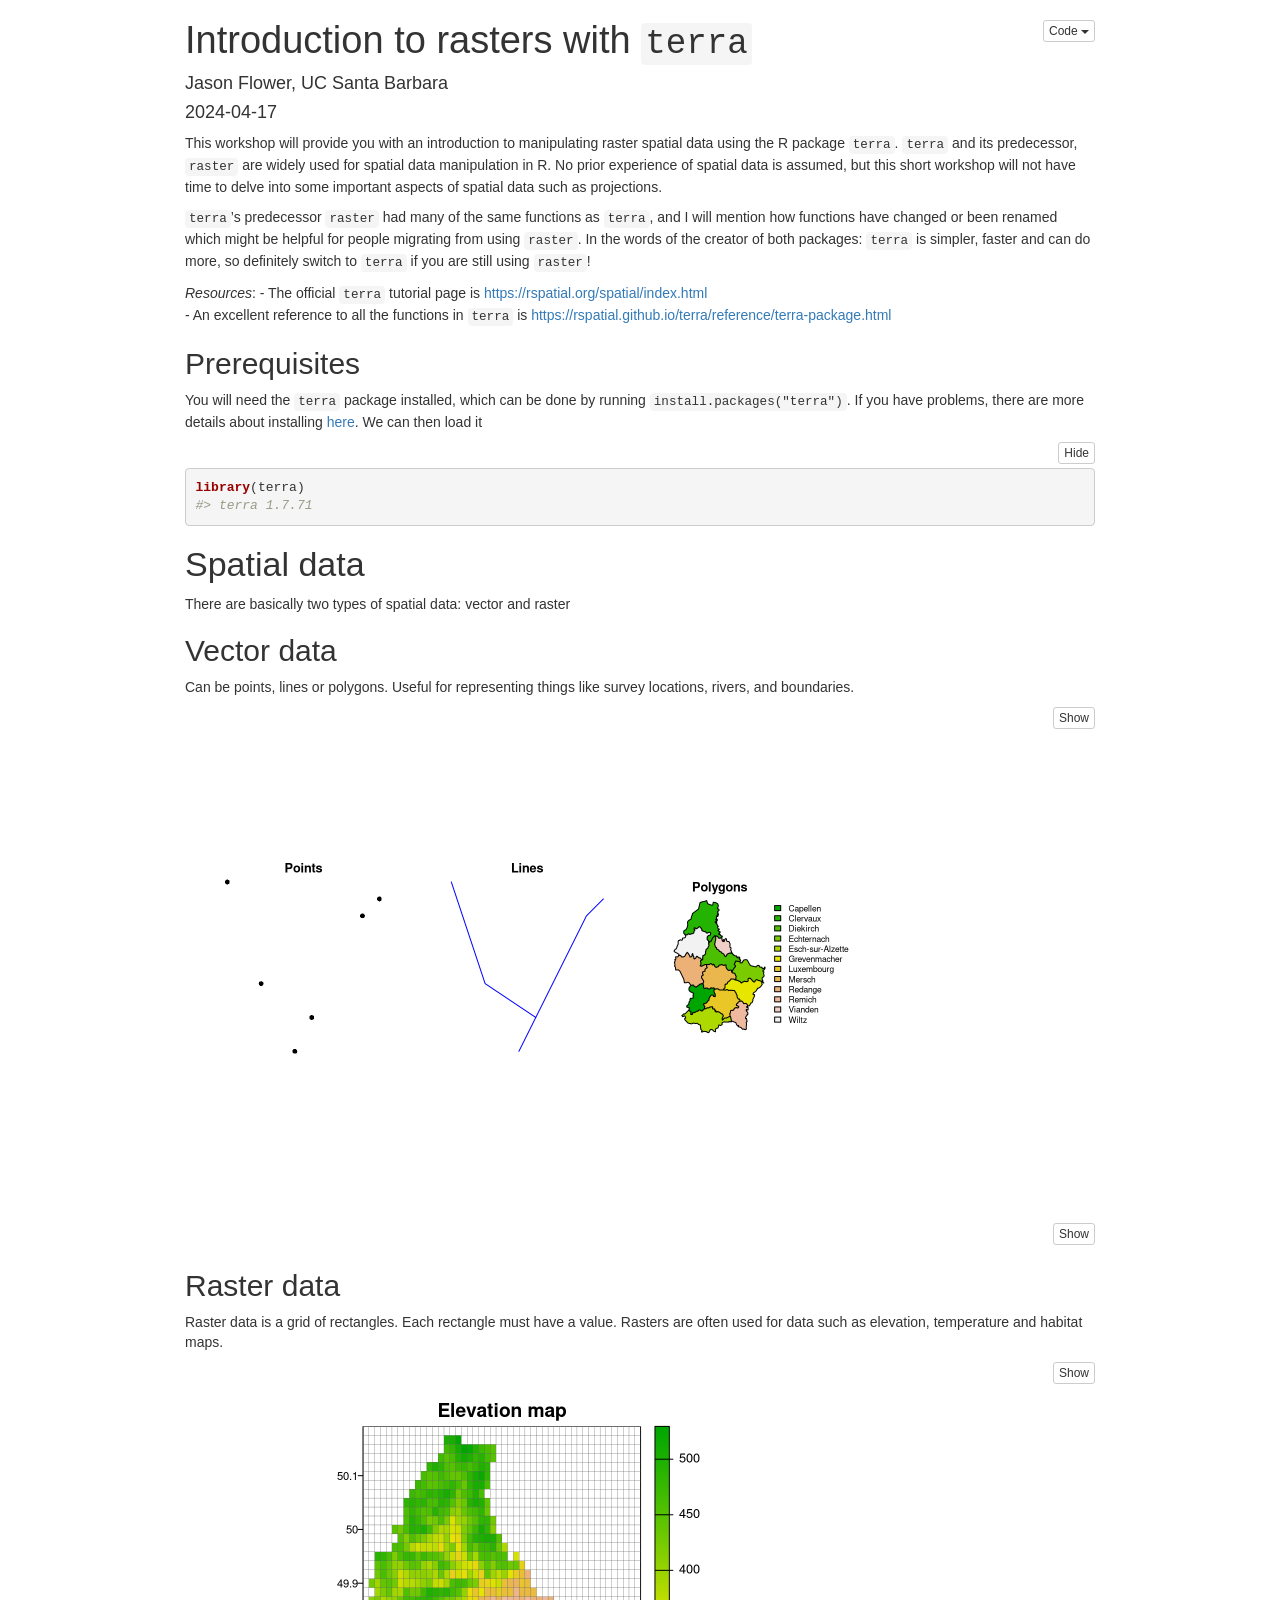
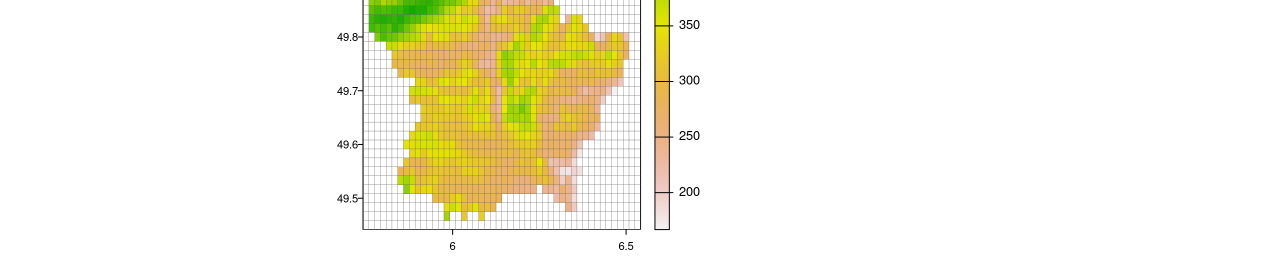
==== README.html @ fb5b1f38 "switch filenaming" ====
<!DOCTYPE html>

<html>

<head>

<meta charset="utf-8" />
<meta name="generator" content="pandoc" />
<meta http-equiv="X-UA-Compatible" content="IE=EDGE" />


<meta name="author" content="Jason Flower, UC Santa Barbara" />

<meta name="date" content="2024-04-17" />

<title>Introduction to rasters with terra</title>

<script>// Pandoc 2.9 adds attributes on both header and div. We remove the former (to
// be compatible with the behavior of Pandoc < 2.8).
document.addEventListener('DOMContentLoaded', function(e) {
  var hs = document.querySelectorAll("div.section[class*='level'] > :first-child");
  var i, h, a;
  for (i = 0; i < hs.length; i++) {
    h = hs[i];
    if (!/^h[1-6]$/i.test(h.tagName)) continue;  // it should be a header h1-h6
    a = h.attributes;
    while (a.length > 0) h.removeAttribute(a[0].name);
  }
});
</script>
<script>/*! jQuery v3.6.0 | (c) OpenJS Foundation and other contributors | jquery.org/license */
!function(e,t){"use strict";"object"==typeof module&&"object"==typeof module.exports?module.exports=e.document?t(e,!0):function(e){if(!e.document)throw new Error("jQuery requires a window with a document");return t(e)}:t(e)}("undefined"!=typeof window?window:this,function(C,e){"use strict";var t=[],r=Object.getPrototypeOf,s=t.slice,g=t.flat?function(e){return t.flat.call(e)}:function(e){return t.concat.apply([],e)},u=t.push,i=t.indexOf,n={},o=n.toString,v=n.hasOwnProperty,a=v.toString,l=a.call(Object),y={},m=function(e){return"function"==typeof e&&"number"!=typeof e.nodeType&&"function"!=typeof e.item},x=function(e){return null!=e&&e===e.window},E=C.document,c={type:!0,src:!0,nonce:!0,noModule:!0};function b(e,t,n){var r,i,o=(n=n||E).createElement("script");if(o.text=e,t)for(r in c)(i=t[r]||t.getAttribute&&t.getAttribute(r))&&o.setAttribute(r,i);n.head.appendChild(o).parentNode.removeChild(o)}function w(e){return null==e?e+"":"object"==typeof e||"function"==typeof e?n[o.call(e)]||"object":typeof e}var f="3.6.0",S=function(e,t){return new S.fn.init(e,t)};function p(e){var t=!!e&&"length"in e&&e.length,n=w(e);return!m(e)&&!x(e)&&("array"===n||0===t||"number"==typeof t&&0<t&&t-1 in e)}S.fn=S.prototype={jquery:f,constructor:S,length:0,toArray:function(){return s.call(this)},get:function(e){return null==e?s.call(this):e<0?this[e+this.length]:this[e]},pushStack:function(e){var t=S.merge(this.constructor(),e);return t.prevObject=this,t},each:function(e){return S.each(this,e)},map:function(n){return this.pushStack(S.map(this,function(e,t){return n.call(e,t,e)}))},slice:function(){return this.pushStack(s.apply(this,arguments))},first:function(){return this.eq(0)},last:function(){return this.eq(-1)},even:function(){return this.pushStack(S.grep(this,function(e,t){return(t+1)%2}))},odd:function(){return this.pushStack(S.grep(this,function(e,t){return t%2}))},eq:function(e){var t=this.length,n=+e+(e<0?t:0);return this.pushStack(0<=n&&n<t?[this[n]]:[])},end:function(){return this.prevObject||this.constructor()},push:u,sort:t.sort,splice:t.splice},S.extend=S.fn.extend=function(){var e,t,n,r,i,o,a=arguments[0]||{},s=1,u=arguments.length,l=!1;for("boolean"==typeof a&&(l=a,a=arguments[s]||{},s++),"object"==typeof a||m(a)||(a={}),s===u&&(a=this,s--);s<u;s++)if(null!=(e=arguments[s]))for(t in e)r=e[t],"__proto__"!==t&&a!==r&&(l&&r&&(S.isPlainObject(r)||(i=Array.isArray(r)))?(n=a[t],o=i&&!Array.isArray(n)?[]:i||S.isPlainObject(n)?n:{},i=!1,a[t]=S.extend(l,o,r)):void 0!==r&&(a[t]=r));return a},S.extend({expando:"jQuery"+(f+Math.random()).replace(/\D/g,""),isReady:!0,error:function(e){throw new Error(e)},noop:function(){},isPlainObject:function(e){var t,n;return!(!e||"[object Object]"!==o.call(e))&&(!(t=r(e))||"function"==typeof(n=v.call(t,"constructor")&&t.constructor)&&a.call(n)===l)},isEmptyObject:function(e){var t;for(t in e)return!1;return!0},globalEval:function(e,t,n){b(e,{nonce:t&&t.nonce},n)},each:function(e,t){var n,r=0;if(p(e)){for(n=e.length;r<n;r++)if(!1===t.call(e[r],r,e[r]))break}else for(r in e)if(!1===t.call(e[r],r,e[r]))break;return e},makeArray:function(e,t){var n=t||[];return null!=e&&(p(Object(e))?S.merge(n,"string"==typeof e?[e]:e):u.call(n,e)),n},inArray:function(e,t,n){return null==t?-1:i.call(t,e,n)},merge:function(e,t){for(var n=+t.length,r=0,i=e.length;r<n;r++)e[i++]=t[r];return e.length=i,e},grep:function(e,t,n){for(var r=[],i=0,o=e.length,a=!n;i<o;i++)!t(e[i],i)!==a&&r.push(e[i]);return r},map:function(e,t,n){var r,i,o=0,a=[];if(p(e))for(r=e.length;o<r;o++)null!=(i=t(e[o],o,n))&&a.push(i);else for(o in e)null!=(i=t(e[o],o,n))&&a.push(i);return g(a)},guid:1,support:y}),"function"==typeof Symbol&&(S.fn[Symbol.iterator]=t[Symbol.iterator]),S.each("Boolean Number String Function Array Date RegExp Object Error Symbol".split(" "),function(e,t){n["[object "+t+"]"]=t.toLowerCase()});var d=function(n){var e,d,b,o,i,h,f,g,w,u,l,T,C,a,E,v,s,c,y,S="sizzle"+1*new Date,p=n.document,k=0,r=0,m=ue(),x=ue(),A=ue(),N=ue(),j=function(e,t){return e===t&&(l=!0),0},D={}.hasOwnProperty,t=[],q=t.pop,L=t.push,H=t.push,O=t.slice,P=function(e,t){for(var n=0,r=e.length;n<r;n++)if(e[n]===t)return n;return-1},R="checked|selected|async|autofocus|autoplay|controls|defer|disabled|hidden|ismap|loop|multiple|open|readonly|required|scoped",M="[\\x20\\t\\r\\n\\f]",I="(?:\\\\[\\da-fA-F]{1,6}"+M+"?|\\\\[^\\r\\n\\f]|[\\w-]|[^\0-\\x7f])+",W="\\["+M+"*("+I+")(?:"+M+"*([*^$|!~]?=)"+M+"*(?:'((?:\\\\.|[^\\\\'])*)'|\"((?:\\\\.|[^\\\\\"])*)\"|("+I+"))|)"+M+"*\\]",F=":("+I+")(?:\\((('((?:\\\\.|[^\\\\'])*)'|\"((?:\\\\.|[^\\\\\"])*)\")|((?:\\\\.|[^\\\\()[\\]]|"+W+")*)|.*)\\)|)",B=new RegExp(M+"+","g"),$=new RegExp("^"+M+"+|((?:^|[^\\\\])(?:\\\\.)*)"+M+"+$","g"),_=new RegExp("^"+M+"*,"+M+"*"),z=new RegExp("^"+M+"*([>+~]|"+M+")"+M+"*"),U=new RegExp(M+"|>"),X=new RegExp(F),V=new RegExp("^"+I+"$"),G={ID:new RegExp("^#("+I+")"),CLASS:new RegExp("^\\.("+I+")"),TAG:new RegExp("^("+I+"|[*])"),ATTR:new RegExp("^"+W),PSEUDO:new RegExp("^"+F),CHILD:new RegExp("^:(only|first|last|nth|nth-last)-(child|of-type)(?:\\("+M+"*(even|odd|(([+-]|)(\\d*)n|)"+M+"*(?:([+-]|)"+M+"*(\\d+)|))"+M+"*\\)|)","i"),bool:new RegExp("^(?:"+R+")$","i"),needsContext:new RegExp("^"+M+"*[>+~]|:(even|odd|eq|gt|lt|nth|first|last)(?:\\("+M+"*((?:-\\d)?\\d*)"+M+"*\\)|)(?=[^-]|$)","i")},Y=/HTML$/i,Q=/^(?:input|select|textarea|button)$/i,J=/^h\d$/i,K=/^[^{]+\{\s*\[native \w/,Z=/^(?:#([\w-]+)|(\w+)|\.([\w-]+))$/,ee=/[+~]/,te=new RegExp("\\\\[\\da-fA-F]{1,6}"+M+"?|\\\\([^\\r\\n\\f])","g"),ne=function(e,t){var n="0x"+e.slice(1)-65536;return t||(n<0?String.fromCharCode(n+65536):String.fromCharCode(n>>10|55296,1023&n|56320))},re=/([\0-\x1f\x7f]|^-?\d)|^-$|[^\0-\x1f\x7f-\uFFFF\w-]/g,ie=function(e,t){return t?"\0"===e?"\ufffd":e.slice(0,-1)+"\\"+e.charCodeAt(e.length-1).toString(16)+" ":"\\"+e},oe=function(){T()},ae=be(function(e){return!0===e.disabled&&"fieldset"===e.nodeName.toLowerCase()},{dir:"parentNode",next:"legend"});try{H.apply(t=O.call(p.childNodes),p.childNodes),t[p.childNodes.length].nodeType}catch(e){H={apply:t.length?function(e,t){L.apply(e,O.call(t))}:function(e,t){var n=e.length,r=0;while(e[n++]=t[r++]);e.length=n-1}}}function se(t,e,n,r){var i,o,a,s,u,l,c,f=e&&e.ownerDocument,p=e?e.nodeType:9;if(n=n||[],"string"!=typeof t||!t||1!==p&&9!==p&&11!==p)return n;if(!r&&(T(e),e=e||C,E)){if(11!==p&&(u=Z.exec(t)))if(i=u[1]){if(9===p){if(!(a=e.getElementById(i)))return n;if(a.id===i)return n.push(a),n}else if(f&&(a=f.getElementById(i))&&y(e,a)&&a.id===i)return n.push(a),n}else{if(u[2])return H.apply(n,e.getElementsByTagName(t)),n;if((i=u[3])&&d.getElementsByClassName&&e.getElementsByClassName)return H.apply(n,e.getElementsByClassName(i)),n}if(d.qsa&&!N[t+" "]&&(!v||!v.test(t))&&(1!==p||"object"!==e.nodeName.toLowerCase())){if(c=t,f=e,1===p&&(U.test(t)||z.test(t))){(f=ee.test(t)&&ye(e.parentNode)||e)===e&&d.scope||((s=e.getAttribute("id"))?s=s.replace(re,ie):e.setAttribute("id",s=S)),o=(l=h(t)).length;while(o--)l[o]=(s?"#"+s:":scope")+" "+xe(l[o]);c=l.join(",")}try{return H.apply(n,f.querySelectorAll(c)),n}catch(e){N(t,!0)}finally{s===S&&e.removeAttribute("id")}}}return g(t.replace($,"$1"),e,n,r)}function ue(){var r=[];return function e(t,n){return r.push(t+" ")>b.cacheLength&&delete e[r.shift()],e[t+" "]=n}}function le(e){return e[S]=!0,e}function ce(e){var t=C.createElement("fieldset");try{return!!e(t)}catch(e){return!1}finally{t.parentNode&&t.parentNode.removeChild(t),t=null}}function fe(e,t){var n=e.split("|"),r=n.length;while(r--)b.attrHandle[n[r]]=t}function pe(e,t){var n=t&&e,r=n&&1===e.nodeType&&1===t.nodeType&&e.sourceIndex-t.sourceIndex;if(r)return r;if(n)while(n=n.nextSibling)if(n===t)return-1;return e?1:-1}function de(t){return function(e){return"input"===e.nodeName.toLowerCase()&&e.type===t}}function he(n){return function(e){var t=e.nodeName.toLowerCase();return("input"===t||"button"===t)&&e.type===n}}function ge(t){return function(e){return"form"in e?e.parentNode&&!1===e.disabled?"label"in e?"label"in e.parentNode?e.parentNode.disabled===t:e.disabled===t:e.isDisabled===t||e.isDisabled!==!t&&ae(e)===t:e.disabled===t:"label"in e&&e.disabled===t}}function ve(a){return le(function(o){return o=+o,le(function(e,t){var n,r=a([],e.length,o),i=r.length;while(i--)e[n=r[i]]&&(e[n]=!(t[n]=e[n]))})})}function ye(e){return e&&"undefined"!=typeof e.getElementsByTagName&&e}for(e in d=se.support={},i=se.isXML=function(e){var t=e&&e.namespaceURI,n=e&&(e.ownerDocument||e).documentElement;return!Y.test(t||n&&n.nodeName||"HTML")},T=se.setDocument=function(e){var t,n,r=e?e.ownerDocument||e:p;return r!=C&&9===r.nodeType&&r.documentElement&&(a=(C=r).documentElement,E=!i(C),p!=C&&(n=C.defaultView)&&n.top!==n&&(n.addEventListener?n.addEventListener("unload",oe,!1):n.attachEvent&&n.attachEvent("onunload",oe)),d.scope=ce(function(e){return a.appendChild(e).appendChild(C.createElement("div")),"undefined"!=typeof e.querySelectorAll&&!e.querySelectorAll(":scope fieldset div").length}),d.attributes=ce(function(e){return e.className="i",!e.getAttribute("className")}),d.getElementsByTagName=ce(function(e){return e.appendChild(C.createComment("")),!e.getElementsByTagName("*").length}),d.getElementsByClassName=K.test(C.getElementsByClassName),d.getById=ce(function(e){return a.appendChild(e).id=S,!C.getElementsByName||!C.getElementsByName(S).length}),d.getById?(b.filter.ID=function(e){var t=e.replace(te,ne);return function(e){return e.getAttribute("id")===t}},b.find.ID=function(e,t){if("undefined"!=typeof t.getElementById&&E){var n=t.getElementById(e);return n?[n]:[]}}):(b.filter.ID=function(e){var n=e.replace(te,ne);return function(e){var t="undefined"!=typeof e.getAttributeNode&&e.getAttributeNode("id");return t&&t.value===n}},b.find.ID=function(e,t){if("undefined"!=typeof t.getElementById&&E){var n,r,i,o=t.getElementById(e);if(o){if((n=o.getAttributeNode("id"))&&n.value===e)return[o];i=t.getElementsByName(e),r=0;while(o=i[r++])if((n=o.getAttributeNode("id"))&&n.value===e)return[o]}return[]}}),b.find.TAG=d.getElementsByTagName?function(e,t){return"undefined"!=typeof t.getElementsByTagName?t.getElementsByTagName(e):d.qsa?t.querySelectorAll(e):void 0}:function(e,t){var n,r=[],i=0,o=t.getElementsByTagName(e);if("*"===e){while(n=o[i++])1===n.nodeType&&r.push(n);return r}return o},b.find.CLASS=d.getElementsByClassName&&function(e,t){if("undefined"!=typeof t.getElementsByClassName&&E)return t.getElementsByClassName(e)},s=[],v=[],(d.qsa=K.test(C.querySelectorAll))&&(ce(function(e){var t;a.appendChild(e).innerHTML="<a id='"+S+"'></a><select id='"+S+"-\r\\' msallowcapture=''><option selected=''></option></select>",e.querySelectorAll("[msallowcapture^='']").length&&v.push("[*^$]="+M+"*(?:''|\"\")"),e.querySelectorAll("[selected]").length||v.push("\\["+M+"*(?:value|"+R+")"),e.querySelectorAll("[id~="+S+"-]").length||v.push("~="),(t=C.createElement("input")).setAttribute("name",""),e.appendChild(t),e.querySelectorAll("[name='']").length||v.push("\\["+M+"*name"+M+"*="+M+"*(?:''|\"\")"),e.querySelectorAll(":checked").length||v.push(":checked"),e.querySelectorAll("a#"+S+"+*").length||v.push(".#.+[+~]"),e.querySelectorAll("\\\f"),v.push("[\\r\\n\\f]")}),ce(function(e){e.innerHTML="<a href='' disabled='disabled'></a><select disabled='disabled'><option/></select>";var t=C.createElement("input");t.setAttribute("type","hidden"),e.appendChild(t).setAttribute("name","D"),e.querySelectorAll("[name=d]").length&&v.push("name"+M+"*[*^$|!~]?="),2!==e.querySelectorAll(":enabled").length&&v.push(":enabled",":disabled"),a.appendChild(e).disabled=!0,2!==e.querySelectorAll(":disabled").length&&v.push(":enabled",":disabled"),e.querySelectorAll("*,:x"),v.push(",.*:")})),(d.matchesSelector=K.test(c=a.matches||a.webkitMatchesSelector||a.mozMatchesSelector||a.oMatchesSelector||a.msMatchesSelector))&&ce(function(e){d.disconnectedMatch=c.call(e,"*"),c.call(e,"[s!='']:x"),s.push("!=",F)}),v=v.length&&new RegExp(v.join("|")),s=s.length&&new RegExp(s.join("|")),t=K.test(a.compareDocumentPosition),y=t||K.test(a.contains)?function(e,t){var n=9===e.nodeType?e.documentElement:e,r=t&&t.parentNode;return e===r||!(!r||1!==r.nodeType||!(n.contains?n.contains(r):e.compareDocumentPosition&&16&e.compareDocumentPosition(r)))}:function(e,t){if(t)while(t=t.parentNode)if(t===e)return!0;return!1},j=t?function(e,t){if(e===t)return l=!0,0;var n=!e.compareDocumentPosition-!t.compareDocumentPosition;return n||(1&(n=(e.ownerDocument||e)==(t.ownerDocument||t)?e.compareDocumentPosition(t):1)||!d.sortDetached&&t.compareDocumentPosition(e)===n?e==C||e.ownerDocument==p&&y(p,e)?-1:t==C||t.ownerDocument==p&&y(p,t)?1:u?P(u,e)-P(u,t):0:4&n?-1:1)}:function(e,t){if(e===t)return l=!0,0;var n,r=0,i=e.parentNode,o=t.parentNode,a=[e],s=[t];if(!i||!o)return e==C?-1:t==C?1:i?-1:o?1:u?P(u,e)-P(u,t):0;if(i===o)return pe(e,t);n=e;while(n=n.parentNode)a.unshift(n);n=t;while(n=n.parentNode)s.unshift(n);while(a[r]===s[r])r++;return r?pe(a[r],s[r]):a[r]==p?-1:s[r]==p?1:0}),C},se.matches=function(e,t){return se(e,null,null,t)},se.matchesSelector=function(e,t){if(T(e),d.matchesSelector&&E&&!N[t+" "]&&(!s||!s.test(t))&&(!v||!v.test(t)))try{var n=c.call(e,t);if(n||d.disconnectedMatch||e.document&&11!==e.document.nodeType)return n}catch(e){N(t,!0)}return 0<se(t,C,null,[e]).length},se.contains=function(e,t){return(e.ownerDocument||e)!=C&&T(e),y(e,t)},se.attr=function(e,t){(e.ownerDocument||e)!=C&&T(e);var n=b.attrHandle[t.toLowerCase()],r=n&&D.call(b.attrHandle,t.toLowerCase())?n(e,t,!E):void 0;return void 0!==r?r:d.attributes||!E?e.getAttribute(t):(r=e.getAttributeNode(t))&&r.specified?r.value:null},se.escape=function(e){return(e+"").replace(re,ie)},se.error=function(e){throw new Error("Syntax error, unrecognized expression: "+e)},se.uniqueSort=function(e){var t,n=[],r=0,i=0;if(l=!d.detectDuplicates,u=!d.sortStable&&e.slice(0),e.sort(j),l){while(t=e[i++])t===e[i]&&(r=n.push(i));while(r--)e.splice(n[r],1)}return u=null,e},o=se.getText=function(e){var t,n="",r=0,i=e.nodeType;if(i){if(1===i||9===i||11===i){if("string"==typeof e.textContent)return e.textContent;for(e=e.firstChild;e;e=e.nextSibling)n+=o(e)}else if(3===i||4===i)return e.nodeValue}else while(t=e[r++])n+=o(t);return n},(b=se.selectors={cacheLength:50,createPseudo:le,match:G,attrHandle:{},find:{},relative:{">":{dir:"parentNode",first:!0}," ":{dir:"parentNode"},"+":{dir:"previousSibling",first:!0},"~":{dir:"previousSibling"}},preFilter:{ATTR:function(e){return e[1]=e[1].replace(te,ne),e[3]=(e[3]||e[4]||e[5]||"").replace(te,ne),"~="===e[2]&&(e[3]=" "+e[3]+" "),e.slice(0,4)},CHILD:function(e){return e[1]=e[1].toLowerCase(),"nth"===e[1].slice(0,3)?(e[3]||se.error(e[0]),e[4]=+(e[4]?e[5]+(e[6]||1):2*("even"===e[3]||"odd"===e[3])),e[5]=+(e[7]+e[8]||"odd"===e[3])):e[3]&&se.error(e[0]),e},PSEUDO:function(e){var t,n=!e[6]&&e[2];return G.CHILD.test(e[0])?null:(e[3]?e[2]=e[4]||e[5]||"":n&&X.test(n)&&(t=h(n,!0))&&(t=n.indexOf(")",n.length-t)-n.length)&&(e[0]=e[0].slice(0,t),e[2]=n.slice(0,t)),e.slice(0,3))}},filter:{TAG:function(e){var t=e.replace(te,ne).toLowerCase();return"*"===e?function(){return!0}:function(e){return e.nodeName&&e.nodeName.toLowerCase()===t}},CLASS:function(e){var t=m[e+" "];return t||(t=new RegExp("(^|"+M+")"+e+"("+M+"|$)"))&&m(e,function(e){return t.test("string"==typeof e.className&&e.className||"undefined"!=typeof e.getAttribute&&e.getAttribute("class")||"")})},ATTR:function(n,r,i){return function(e){var t=se.attr(e,n);return null==t?"!="===r:!r||(t+="","="===r?t===i:"!="===r?t!==i:"^="===r?i&&0===t.indexOf(i):"*="===r?i&&-1<t.indexOf(i):"$="===r?i&&t.slice(-i.length)===i:"~="===r?-1<(" "+t.replace(B," ")+" ").indexOf(i):"|="===r&&(t===i||t.slice(0,i.length+1)===i+"-"))}},CHILD:function(h,e,t,g,v){var y="nth"!==h.slice(0,3),m="last"!==h.slice(-4),x="of-type"===e;return 1===g&&0===v?function(e){return!!e.parentNode}:function(e,t,n){var r,i,o,a,s,u,l=y!==m?"nextSibling":"previousSibling",c=e.parentNode,f=x&&e.nodeName.toLowerCase(),p=!n&&!x,d=!1;if(c){if(y){while(l){a=e;while(a=a[l])if(x?a.nodeName.toLowerCase()===f:1===a.nodeType)return!1;u=l="only"===h&&!u&&"nextSibling"}return!0}if(u=[m?c.firstChild:c.lastChild],m&&p){d=(s=(r=(i=(o=(a=c)[S]||(a[S]={}))[a.uniqueID]||(o[a.uniqueID]={}))[h]||[])[0]===k&&r[1])&&r[2],a=s&&c.childNodes[s];while(a=++s&&a&&a[l]||(d=s=0)||u.pop())if(1===a.nodeType&&++d&&a===e){i[h]=[k,s,d];break}}else if(p&&(d=s=(r=(i=(o=(a=e)[S]||(a[S]={}))[a.uniqueID]||(o[a.uniqueID]={}))[h]||[])[0]===k&&r[1]),!1===d)while(a=++s&&a&&a[l]||(d=s=0)||u.pop())if((x?a.nodeName.toLowerCase()===f:1===a.nodeType)&&++d&&(p&&((i=(o=a[S]||(a[S]={}))[a.uniqueID]||(o[a.uniqueID]={}))[h]=[k,d]),a===e))break;return(d-=v)===g||d%g==0&&0<=d/g}}},PSEUDO:function(e,o){var t,a=b.pseudos[e]||b.setFilters[e.toLowerCase()]||se.error("unsupported pseudo: "+e);return a[S]?a(o):1<a.length?(t=[e,e,"",o],b.setFilters.hasOwnProperty(e.toLowerCase())?le(function(e,t){var n,r=a(e,o),i=r.length;while(i--)e[n=P(e,r[i])]=!(t[n]=r[i])}):function(e){return a(e,0,t)}):a}},pseudos:{not:le(function(e){var r=[],i=[],s=f(e.replace($,"$1"));return s[S]?le(function(e,t,n,r){var i,o=s(e,null,r,[]),a=e.length;while(a--)(i=o[a])&&(e[a]=!(t[a]=i))}):function(e,t,n){return r[0]=e,s(r,null,n,i),r[0]=null,!i.pop()}}),has:le(function(t){return function(e){return 0<se(t,e).length}}),contains:le(function(t){return t=t.replace(te,ne),function(e){return-1<(e.textContent||o(e)).indexOf(t)}}),lang:le(function(n){return V.test(n||"")||se.error("unsupported lang: "+n),n=n.replace(te,ne).toLowerCase(),function(e){var t;do{if(t=E?e.lang:e.getAttribute("xml:lang")||e.getAttribute("lang"))return(t=t.toLowerCase())===n||0===t.indexOf(n+"-")}while((e=e.parentNode)&&1===e.nodeType);return!1}}),target:function(e){var t=n.location&&n.location.hash;return t&&t.slice(1)===e.id},root:function(e){return e===a},focus:function(e){return e===C.activeElement&&(!C.hasFocus||C.hasFocus())&&!!(e.type||e.href||~e.tabIndex)},enabled:ge(!1),disabled:ge(!0),checked:function(e){var t=e.nodeName.toLowerCase();return"input"===t&&!!e.checked||"option"===t&&!!e.selected},selected:function(e){return e.parentNode&&e.parentNode.selectedIndex,!0===e.selected},empty:function(e){for(e=e.firstChild;e;e=e.nextSibling)if(e.nodeType<6)return!1;return!0},parent:function(e){return!b.pseudos.empty(e)},header:function(e){return J.test(e.nodeName)},input:function(e){return Q.test(e.nodeName)},button:function(e){var t=e.nodeName.toLowerCase();return"input"===t&&"button"===e.type||"button"===t},text:function(e){var t;return"input"===e.nodeName.toLowerCase()&&"text"===e.type&&(null==(t=e.getAttribute("type"))||"text"===t.toLowerCase())},first:ve(function(){return[0]}),last:ve(function(e,t){return[t-1]}),eq:ve(function(e,t,n){return[n<0?n+t:n]}),even:ve(function(e,t){for(var n=0;n<t;n+=2)e.push(n);return e}),odd:ve(function(e,t){for(var n=1;n<t;n+=2)e.push(n);return e}),lt:ve(function(e,t,n){for(var r=n<0?n+t:t<n?t:n;0<=--r;)e.push(r);return e}),gt:ve(function(e,t,n){for(var r=n<0?n+t:n;++r<t;)e.push(r);return e})}}).pseudos.nth=b.pseudos.eq,{radio:!0,checkbox:!0,file:!0,password:!0,image:!0})b.pseudos[e]=de(e);for(e in{submit:!0,reset:!0})b.pseudos[e]=he(e);function me(){}function xe(e){for(var t=0,n=e.length,r="";t<n;t++)r+=e[t].value;return r}function be(s,e,t){var u=e.dir,l=e.next,c=l||u,f=t&&"parentNode"===c,p=r++;return e.first?function(e,t,n){while(e=e[u])if(1===e.nodeType||f)return s(e,t,n);return!1}:function(e,t,n){var r,i,o,a=[k,p];if(n){while(e=e[u])if((1===e.nodeType||f)&&s(e,t,n))return!0}else while(e=e[u])if(1===e.nodeType||f)if(i=(o=e[S]||(e[S]={}))[e.uniqueID]||(o[e.uniqueID]={}),l&&l===e.nodeName.toLowerCase())e=e[u]||e;else{if((r=i[c])&&r[0]===k&&r[1]===p)return a[2]=r[2];if((i[c]=a)[2]=s(e,t,n))return!0}return!1}}function we(i){return 1<i.length?function(e,t,n){var r=i.length;while(r--)if(!i[r](e,t,n))return!1;return!0}:i[0]}function Te(e,t,n,r,i){for(var o,a=[],s=0,u=e.length,l=null!=t;s<u;s++)(o=e[s])&&(n&&!n(o,r,i)||(a.push(o),l&&t.push(s)));return a}function Ce(d,h,g,v,y,e){return v&&!v[S]&&(v=Ce(v)),y&&!y[S]&&(y=Ce(y,e)),le(function(e,t,n,r){var i,o,a,s=[],u=[],l=t.length,c=e||function(e,t,n){for(var r=0,i=t.length;r<i;r++)se(e,t[r],n);return n}(h||"*",n.nodeType?[n]:n,[]),f=!d||!e&&h?c:Te(c,s,d,n,r),p=g?y||(e?d:l||v)?[]:t:f;if(g&&g(f,p,n,r),v){i=Te(p,u),v(i,[],n,r),o=i.length;while(o--)(a=i[o])&&(p[u[o]]=!(f[u[o]]=a))}if(e){if(y||d){if(y){i=[],o=p.length;while(o--)(a=p[o])&&i.push(f[o]=a);y(null,p=[],i,r)}o=p.length;while(o--)(a=p[o])&&-1<(i=y?P(e,a):s[o])&&(e[i]=!(t[i]=a))}}else p=Te(p===t?p.splice(l,p.length):p),y?y(null,t,p,r):H.apply(t,p)})}function Ee(e){for(var i,t,n,r=e.length,o=b.relative[e[0].type],a=o||b.relative[" "],s=o?1:0,u=be(function(e){return e===i},a,!0),l=be(function(e){return-1<P(i,e)},a,!0),c=[function(e,t,n){var r=!o&&(n||t!==w)||((i=t).nodeType?u(e,t,n):l(e,t,n));return i=null,r}];s<r;s++)if(t=b.relative[e[s].type])c=[be(we(c),t)];else{if((t=b.filter[e[s].type].apply(null,e[s].matches))[S]){for(n=++s;n<r;n++)if(b.relative[e[n].type])break;return Ce(1<s&&we(c),1<s&&xe(e.slice(0,s-1).concat({value:" "===e[s-2].type?"*":""})).replace($,"$1"),t,s<n&&Ee(e.slice(s,n)),n<r&&Ee(e=e.slice(n)),n<r&&xe(e))}c.push(t)}return we(c)}return me.prototype=b.filters=b.pseudos,b.setFilters=new me,h=se.tokenize=function(e,t){var n,r,i,o,a,s,u,l=x[e+" "];if(l)return t?0:l.slice(0);a=e,s=[],u=b.preFilter;while(a){for(o in n&&!(r=_.exec(a))||(r&&(a=a.slice(r[0].length)||a),s.push(i=[])),n=!1,(r=z.exec(a))&&(n=r.shift(),i.push({value:n,type:r[0].replace($," ")}),a=a.slice(n.length)),b.filter)!(r=G[o].exec(a))||u[o]&&!(r=u[o](r))||(n=r.shift(),i.push({value:n,type:o,matches:r}),a=a.slice(n.length));if(!n)break}return t?a.length:a?se.error(e):x(e,s).slice(0)},f=se.compile=function(e,t){var n,v,y,m,x,r,i=[],o=[],a=A[e+" "];if(!a){t||(t=h(e)),n=t.length;while(n--)(a=Ee(t[n]))[S]?i.push(a):o.push(a);(a=A(e,(v=o,m=0<(y=i).length,x=0<v.length,r=function(e,t,n,r,i){var o,a,s,u=0,l="0",c=e&&[],f=[],p=w,d=e||x&&b.find.TAG("*",i),h=k+=null==p?1:Math.random()||.1,g=d.length;for(i&&(w=t==C||t||i);l!==g&&null!=(o=d[l]);l++){if(x&&o){a=0,t||o.ownerDocument==C||(T(o),n=!E);while(s=v[a++])if(s(o,t||C,n)){r.push(o);break}i&&(k=h)}m&&((o=!s&&o)&&u--,e&&c.push(o))}if(u+=l,m&&l!==u){a=0;while(s=y[a++])s(c,f,t,n);if(e){if(0<u)while(l--)c[l]||f[l]||(f[l]=q.call(r));f=Te(f)}H.apply(r,f),i&&!e&&0<f.length&&1<u+y.length&&se.uniqueSort(r)}return i&&(k=h,w=p),c},m?le(r):r))).selector=e}return a},g=se.select=function(e,t,n,r){var i,o,a,s,u,l="function"==typeof e&&e,c=!r&&h(e=l.selector||e);if(n=n||[],1===c.length){if(2<(o=c[0]=c[0].slice(0)).length&&"ID"===(a=o[0]).type&&9===t.nodeType&&E&&b.relative[o[1].type]){if(!(t=(b.find.ID(a.matches[0].replace(te,ne),t)||[])[0]))return n;l&&(t=t.parentNode),e=e.slice(o.shift().value.length)}i=G.needsContext.test(e)?0:o.length;while(i--){if(a=o[i],b.relative[s=a.type])break;if((u=b.find[s])&&(r=u(a.matches[0].replace(te,ne),ee.test(o[0].type)&&ye(t.parentNode)||t))){if(o.splice(i,1),!(e=r.length&&xe(o)))return H.apply(n,r),n;break}}}return(l||f(e,c))(r,t,!E,n,!t||ee.test(e)&&ye(t.parentNode)||t),n},d.sortStable=S.split("").sort(j).join("")===S,d.detectDuplicates=!!l,T(),d.sortDetached=ce(function(e){return 1&e.compareDocumentPosition(C.createElement("fieldset"))}),ce(function(e){return e.innerHTML="<a href='#'></a>","#"===e.firstChild.getAttribute("href")})||fe("type|href|height|width",function(e,t,n){if(!n)return e.getAttribute(t,"type"===t.toLowerCase()?1:2)}),d.attributes&&ce(function(e){return e.innerHTML="<input/>",e.firstChild.setAttribute("value",""),""===e.firstChild.getAttribute("value")})||fe("value",function(e,t,n){if(!n&&"input"===e.nodeName.toLowerCase())return e.defaultValue}),ce(function(e){return null==e.getAttribute("disabled")})||fe(R,function(e,t,n){var r;if(!n)return!0===e[t]?t.toLowerCase():(r=e.getAttributeNode(t))&&r.specified?r.value:null}),se}(C);S.find=d,S.expr=d.selectors,S.expr[":"]=S.expr.pseudos,S.uniqueSort=S.unique=d.uniqueSort,S.text=d.getText,S.isXMLDoc=d.isXML,S.contains=d.contains,S.escapeSelector=d.escape;var h=function(e,t,n){var r=[],i=void 0!==n;while((e=e[t])&&9!==e.nodeType)if(1===e.nodeType){if(i&&S(e).is(n))break;r.push(e)}return r},T=function(e,t){for(var n=[];e;e=e.nextSibling)1===e.nodeType&&e!==t&&n.push(e);return n},k=S.expr.match.needsContext;function A(e,t){return e.nodeName&&e.nodeName.toLowerCase()===t.toLowerCase()}var N=/^<([a-z][^\/\0>:\x20\t\r\n\f]*)[\x20\t\r\n\f]*\/?>(?:<\/\1>|)$/i;function j(e,n,r){return m(n)?S.grep(e,function(e,t){return!!n.call(e,t,e)!==r}):n.nodeType?S.grep(e,function(e){return e===n!==r}):"string"!=typeof n?S.grep(e,function(e){return-1<i.call(n,e)!==r}):S.filter(n,e,r)}S.filter=function(e,t,n){var r=t[0];return n&&(e=":not("+e+")"),1===t.length&&1===r.nodeType?S.find.matchesSelector(r,e)?[r]:[]:S.find.matches(e,S.grep(t,function(e){return 1===e.nodeType}))},S.fn.extend({find:function(e){var t,n,r=this.length,i=this;if("string"!=typeof e)return this.pushStack(S(e).filter(function(){for(t=0;t<r;t++)if(S.contains(i[t],this))return!0}));for(n=this.pushStack([]),t=0;t<r;t++)S.find(e,i[t],n);return 1<r?S.uniqueSort(n):n},filter:function(e){return this.pushStack(j(this,e||[],!1))},not:function(e){return this.pushStack(j(this,e||[],!0))},is:function(e){return!!j(this,"string"==typeof e&&k.test(e)?S(e):e||[],!1).length}});var D,q=/^(?:\s*(<[\w\W]+>)[^>]*|#([\w-]+))$/;(S.fn.init=function(e,t,n){var r,i;if(!e)return this;if(n=n||D,"string"==typeof e){if(!(r="<"===e[0]&&">"===e[e.length-1]&&3<=e.length?[null,e,null]:q.exec(e))||!r[1]&&t)return!t||t.jquery?(t||n).find(e):this.constructor(t).find(e);if(r[1]){if(t=t instanceof S?t[0]:t,S.merge(this,S.parseHTML(r[1],t&&t.nodeType?t.ownerDocument||t:E,!0)),N.test(r[1])&&S.isPlainObject(t))for(r in t)m(this[r])?this[r](t[r]):this.attr(r,t[r]);return this}return(i=E.getElementById(r[2]))&&(this[0]=i,this.length=1),this}return e.nodeType?(this[0]=e,this.length=1,this):m(e)?void 0!==n.ready?n.ready(e):e(S):S.makeArray(e,this)}).prototype=S.fn,D=S(E);var L=/^(?:parents|prev(?:Until|All))/,H={children:!0,contents:!0,next:!0,prev:!0};function O(e,t){while((e=e[t])&&1!==e.nodeType);return e}S.fn.extend({has:function(e){var t=S(e,this),n=t.length;return this.filter(function(){for(var e=0;e<n;e++)if(S.contains(this,t[e]))return!0})},closest:function(e,t){var n,r=0,i=this.length,o=[],a="string"!=typeof e&&S(e);if(!k.test(e))for(;r<i;r++)for(n=this[r];n&&n!==t;n=n.parentNode)if(n.nodeType<11&&(a?-1<a.index(n):1===n.nodeType&&S.find.matchesSelector(n,e))){o.push(n);break}return this.pushStack(1<o.length?S.uniqueSort(o):o)},index:function(e){return e?"string"==typeof e?i.call(S(e),this[0]):i.call(this,e.jquery?e[0]:e):this[0]&&this[0].parentNode?this.first().prevAll().length:-1},add:function(e,t){return this.pushStack(S.uniqueSort(S.merge(this.get(),S(e,t))))},addBack:function(e){return this.add(null==e?this.prevObject:this.prevObject.filter(e))}}),S.each({parent:function(e){var t=e.parentNode;return t&&11!==t.nodeType?t:null},parents:function(e){return h(e,"parentNode")},parentsUntil:function(e,t,n){return h(e,"parentNode",n)},next:function(e){return O(e,"nextSibling")},prev:function(e){return O(e,"previousSibling")},nextAll:function(e){return h(e,"nextSibling")},prevAll:function(e){return h(e,"previousSibling")},nextUntil:function(e,t,n){return h(e,"nextSibling",n)},prevUntil:function(e,t,n){return h(e,"previousSibling",n)},siblings:function(e){return T((e.parentNode||{}).firstChild,e)},children:function(e){return T(e.firstChild)},contents:function(e){return null!=e.contentDocument&&r(e.contentDocument)?e.contentDocument:(A(e,"template")&&(e=e.content||e),S.merge([],e.childNodes))}},function(r,i){S.fn[r]=function(e,t){var n=S.map(this,i,e);return"Until"!==r.slice(-5)&&(t=e),t&&"string"==typeof t&&(n=S.filter(t,n)),1<this.length&&(H[r]||S.uniqueSort(n),L.test(r)&&n.reverse()),this.pushStack(n)}});var P=/[^\x20\t\r\n\f]+/g;function R(e){return e}function M(e){throw e}function I(e,t,n,r){var i;try{e&&m(i=e.promise)?i.call(e).done(t).fail(n):e&&m(i=e.then)?i.call(e,t,n):t.apply(void 0,[e].slice(r))}catch(e){n.apply(void 0,[e])}}S.Callbacks=function(r){var e,n;r="string"==typeof r?(e=r,n={},S.each(e.match(P)||[],function(e,t){n[t]=!0}),n):S.extend({},r);var i,t,o,a,s=[],u=[],l=-1,c=function(){for(a=a||r.once,o=i=!0;u.length;l=-1){t=u.shift();while(++l<s.length)!1===s[l].apply(t[0],t[1])&&r.stopOnFalse&&(l=s.length,t=!1)}r.memory||(t=!1),i=!1,a&&(s=t?[]:"")},f={add:function(){return s&&(t&&!i&&(l=s.length-1,u.push(t)),function n(e){S.each(e,function(e,t){m(t)?r.unique&&f.has(t)||s.push(t):t&&t.length&&"string"!==w(t)&&n(t)})}(arguments),t&&!i&&c()),this},remove:function(){return S.each(arguments,function(e,t){var n;while(-1<(n=S.inArray(t,s,n)))s.splice(n,1),n<=l&&l--}),this},has:function(e){return e?-1<S.inArray(e,s):0<s.length},empty:function(){return s&&(s=[]),this},disable:function(){return a=u=[],s=t="",this},disabled:function(){return!s},lock:function(){return a=u=[],t||i||(s=t=""),this},locked:function(){return!!a},fireWith:function(e,t){return a||(t=[e,(t=t||[]).slice?t.slice():t],u.push(t),i||c()),this},fire:function(){return f.fireWith(this,arguments),this},fired:function(){return!!o}};return f},S.extend({Deferred:function(e){var o=[["notify","progress",S.Callbacks("memory"),S.Callbacks("memory"),2],["resolve","done",S.Callbacks("once memory"),S.Callbacks("once memory"),0,"resolved"],["reject","fail",S.Callbacks("once memory"),S.Callbacks("once memory"),1,"rejected"]],i="pending",a={state:function(){return i},always:function(){return s.done(arguments).fail(arguments),this},"catch":function(e){return a.then(null,e)},pipe:function(){var i=arguments;return S.Deferred(function(r){S.each(o,function(e,t){var n=m(i[t[4]])&&i[t[4]];s[t[1]](function(){var e=n&&n.apply(this,arguments);e&&m(e.promise)?e.promise().progress(r.notify).done(r.resolve).fail(r.reject):r[t[0]+"With"](this,n?[e]:arguments)})}),i=null}).promise()},then:function(t,n,r){var u=0;function l(i,o,a,s){return function(){var n=this,r=arguments,e=function(){var e,t;if(!(i<u)){if((e=a.apply(n,r))===o.promise())throw new TypeError("Thenable self-resolution");t=e&&("object"==typeof e||"function"==typeof e)&&e.then,m(t)?s?t.call(e,l(u,o,R,s),l(u,o,M,s)):(u++,t.call(e,l(u,o,R,s),l(u,o,M,s),l(u,o,R,o.notifyWith))):(a!==R&&(n=void 0,r=[e]),(s||o.resolveWith)(n,r))}},t=s?e:function(){try{e()}catch(e){S.Deferred.exceptionHook&&S.Deferred.exceptionHook(e,t.stackTrace),u<=i+1&&(a!==M&&(n=void 0,r=[e]),o.rejectWith(n,r))}};i?t():(S.Deferred.getStackHook&&(t.stackTrace=S.Deferred.getStackHook()),C.setTimeout(t))}}return S.Deferred(function(e){o[0][3].add(l(0,e,m(r)?r:R,e.notifyWith)),o[1][3].add(l(0,e,m(t)?t:R)),o[2][3].add(l(0,e,m(n)?n:M))}).promise()},promise:function(e){return null!=e?S.extend(e,a):a}},s={};return S.each(o,function(e,t){var n=t[2],r=t[5];a[t[1]]=n.add,r&&n.add(function(){i=r},o[3-e][2].disable,o[3-e][3].disable,o[0][2].lock,o[0][3].lock),n.add(t[3].fire),s[t[0]]=function(){return s[t[0]+"With"](this===s?void 0:this,arguments),this},s[t[0]+"With"]=n.fireWith}),a.promise(s),e&&e.call(s,s),s},when:function(e){var n=arguments.length,t=n,r=Array(t),i=s.call(arguments),o=S.Deferred(),a=function(t){return function(e){r[t]=this,i[t]=1<arguments.length?s.call(arguments):e,--n||o.resolveWith(r,i)}};if(n<=1&&(I(e,o.done(a(t)).resolve,o.reject,!n),"pending"===o.state()||m(i[t]&&i[t].then)))return o.then();while(t--)I(i[t],a(t),o.reject);return o.promise()}});var W=/^(Eval|Internal|Range|Reference|Syntax|Type|URI)Error$/;S.Deferred.exceptionHook=function(e,t){C.console&&C.console.warn&&e&&W.test(e.name)&&C.console.warn("jQuery.Deferred exception: "+e.message,e.stack,t)},S.readyException=function(e){C.setTimeout(function(){throw e})};var F=S.Deferred();function B(){E.removeEventListener("DOMContentLoaded",B),C.removeEventListener("load",B),S.ready()}S.fn.ready=function(e){return F.then(e)["catch"](function(e){S.readyException(e)}),this},S.extend({isReady:!1,readyWait:1,ready:function(e){(!0===e?--S.readyWait:S.isReady)||(S.isReady=!0)!==e&&0<--S.readyWait||F.resolveWith(E,[S])}}),S.ready.then=F.then,"complete"===E.readyState||"loading"!==E.readyState&&!E.documentElement.doScroll?C.setTimeout(S.ready):(E.addEventListener("DOMContentLoaded",B),C.addEventListener("load",B));var $=function(e,t,n,r,i,o,a){var s=0,u=e.length,l=null==n;if("object"===w(n))for(s in i=!0,n)$(e,t,s,n[s],!0,o,a);else if(void 0!==r&&(i=!0,m(r)||(a=!0),l&&(a?(t.call(e,r),t=null):(l=t,t=function(e,t,n){return l.call(S(e),n)})),t))for(;s<u;s++)t(e[s],n,a?r:r.call(e[s],s,t(e[s],n)));return i?e:l?t.call(e):u?t(e[0],n):o},_=/^-ms-/,z=/-([a-z])/g;function U(e,t){return t.toUpperCase()}function X(e){return e.replace(_,"ms-").replace(z,U)}var V=function(e){return 1===e.nodeType||9===e.nodeType||!+e.nodeType};function G(){this.expando=S.expando+G.uid++}G.uid=1,G.prototype={cache:function(e){var t=e[this.expando];return t||(t={},V(e)&&(e.nodeType?e[this.expando]=t:Object.defineProperty(e,this.expando,{value:t,configurable:!0}))),t},set:function(e,t,n){var r,i=this.cache(e);if("string"==typeof t)i[X(t)]=n;else for(r in t)i[X(r)]=t[r];return i},get:function(e,t){return void 0===t?this.cache(e):e[this.expando]&&e[this.expando][X(t)]},access:function(e,t,n){return void 0===t||t&&"string"==typeof t&&void 0===n?this.get(e,t):(this.set(e,t,n),void 0!==n?n:t)},remove:function(e,t){var n,r=e[this.expando];if(void 0!==r){if(void 0!==t){n=(t=Array.isArray(t)?t.map(X):(t=X(t))in r?[t]:t.match(P)||[]).length;while(n--)delete r[t[n]]}(void 0===t||S.isEmptyObject(r))&&(e.nodeType?e[this.expando]=void 0:delete e[this.expando])}},hasData:function(e){var t=e[this.expando];return void 0!==t&&!S.isEmptyObject(t)}};var Y=new G,Q=new G,J=/^(?:\{[\w\W]*\}|\[[\w\W]*\])$/,K=/[A-Z]/g;function Z(e,t,n){var r,i;if(void 0===n&&1===e.nodeType)if(r="data-"+t.replace(K,"-$&").toLowerCase(),"string"==typeof(n=e.getAttribute(r))){try{n="true"===(i=n)||"false"!==i&&("null"===i?null:i===+i+""?+i:J.test(i)?JSON.parse(i):i)}catch(e){}Q.set(e,t,n)}else n=void 0;return n}S.extend({hasData:function(e){return Q.hasData(e)||Y.hasData(e)},data:function(e,t,n){return Q.access(e,t,n)},removeData:function(e,t){Q.remove(e,t)},_data:function(e,t,n){return Y.access(e,t,n)},_removeData:function(e,t){Y.remove(e,t)}}),S.fn.extend({data:function(n,e){var t,r,i,o=this[0],a=o&&o.attributes;if(void 0===n){if(this.length&&(i=Q.get(o),1===o.nodeType&&!Y.get(o,"hasDataAttrs"))){t=a.length;while(t--)a[t]&&0===(r=a[t].name).indexOf("data-")&&(r=X(r.slice(5)),Z(o,r,i[r]));Y.set(o,"hasDataAttrs",!0)}return i}return"object"==typeof n?this.each(function(){Q.set(this,n)}):$(this,function(e){var t;if(o&&void 0===e)return void 0!==(t=Q.get(o,n))?t:void 0!==(t=Z(o,n))?t:void 0;this.each(function(){Q.set(this,n,e)})},null,e,1<arguments.length,null,!0)},removeData:function(e){return this.each(function(){Q.remove(this,e)})}}),S.extend({queue:function(e,t,n){var r;if(e)return t=(t||"fx")+"queue",r=Y.get(e,t),n&&(!r||Array.isArray(n)?r=Y.access(e,t,S.makeArray(n)):r.push(n)),r||[]},dequeue:function(e,t){t=t||"fx";var n=S.queue(e,t),r=n.length,i=n.shift(),o=S._queueHooks(e,t);"inprogress"===i&&(i=n.shift(),r--),i&&("fx"===t&&n.unshift("inprogress"),delete o.stop,i.call(e,function(){S.dequeue(e,t)},o)),!r&&o&&o.empty.fire()},_queueHooks:function(e,t){var n=t+"queueHooks";return Y.get(e,n)||Y.access(e,n,{empty:S.Callbacks("once memory").add(function(){Y.remove(e,[t+"queue",n])})})}}),S.fn.extend({queue:function(t,n){var e=2;return"string"!=typeof t&&(n=t,t="fx",e--),arguments.length<e?S.queue(this[0],t):void 0===n?this:this.each(function(){var e=S.queue(this,t,n);S._queueHooks(this,t),"fx"===t&&"inprogress"!==e[0]&&S.dequeue(this,t)})},dequeue:function(e){return this.each(function(){S.dequeue(this,e)})},clearQueue:function(e){return this.queue(e||"fx",[])},promise:function(e,t){var n,r=1,i=S.Deferred(),o=this,a=this.length,s=function(){--r||i.resolveWith(o,[o])};"string"!=typeof e&&(t=e,e=void 0),e=e||"fx";while(a--)(n=Y.get(o[a],e+"queueHooks"))&&n.empty&&(r++,n.empty.add(s));return s(),i.promise(t)}});var ee=/[+-]?(?:\d*\.|)\d+(?:[eE][+-]?\d+|)/.source,te=new RegExp("^(?:([+-])=|)("+ee+")([a-z%]*)$","i"),ne=["Top","Right","Bottom","Left"],re=E.documentElement,ie=function(e){return S.contains(e.ownerDocument,e)},oe={composed:!0};re.getRootNode&&(ie=function(e){return S.contains(e.ownerDocument,e)||e.getRootNode(oe)===e.ownerDocument});var ae=function(e,t){return"none"===(e=t||e).style.display||""===e.style.display&&ie(e)&&"none"===S.css(e,"display")};function se(e,t,n,r){var i,o,a=20,s=r?function(){return r.cur()}:function(){return S.css(e,t,"")},u=s(),l=n&&n[3]||(S.cssNumber[t]?"":"px"),c=e.nodeType&&(S.cssNumber[t]||"px"!==l&&+u)&&te.exec(S.css(e,t));if(c&&c[3]!==l){u/=2,l=l||c[3],c=+u||1;while(a--)S.style(e,t,c+l),(1-o)*(1-(o=s()/u||.5))<=0&&(a=0),c/=o;c*=2,S.style(e,t,c+l),n=n||[]}return n&&(c=+c||+u||0,i=n[1]?c+(n[1]+1)*n[2]:+n[2],r&&(r.unit=l,r.start=c,r.end=i)),i}var ue={};function le(e,t){for(var n,r,i,o,a,s,u,l=[],c=0,f=e.length;c<f;c++)(r=e[c]).style&&(n=r.style.display,t?("none"===n&&(l[c]=Y.get(r,"display")||null,l[c]||(r.style.display="")),""===r.style.display&&ae(r)&&(l[c]=(u=a=o=void 0,a=(i=r).ownerDocument,s=i.nodeName,(u=ue[s])||(o=a.body.appendChild(a.createElement(s)),u=S.css(o,"display"),o.parentNode.removeChild(o),"none"===u&&(u="block"),ue[s]=u)))):"none"!==n&&(l[c]="none",Y.set(r,"display",n)));for(c=0;c<f;c++)null!=l[c]&&(e[c].style.display=l[c]);return e}S.fn.extend({show:function(){return le(this,!0)},hide:function(){return le(this)},toggle:function(e){return"boolean"==typeof e?e?this.show():this.hide():this.each(function(){ae(this)?S(this).show():S(this).hide()})}});var ce,fe,pe=/^(?:checkbox|radio)$/i,de=/<([a-z][^\/\0>\x20\t\r\n\f]*)/i,he=/^$|^module$|\/(?:java|ecma)script/i;ce=E.createDocumentFragment().appendChild(E.createElement("div")),(fe=E.createElement("input")).setAttribute("type","radio"),fe.setAttribute("checked","checked"),fe.setAttribute("name","t"),ce.appendChild(fe),y.checkClone=ce.cloneNode(!0).cloneNode(!0).lastChild.checked,ce.innerHTML="<textarea>x</textarea>",y.noCloneChecked=!!ce.cloneNode(!0).lastChild.defaultValue,ce.innerHTML="<option></option>",y.option=!!ce.lastChild;var ge={thead:[1,"<table>","</table>"],col:[2,"<table><colgroup>","</colgroup></table>"],tr:[2,"<table><tbody>","</tbody></table>"],td:[3,"<table><tbody><tr>","</tr></tbody></table>"],_default:[0,"",""]};function ve(e,t){var n;return n="undefined"!=typeof e.getElementsByTagName?e.getElementsByTagName(t||"*"):"undefined"!=typeof e.querySelectorAll?e.querySelectorAll(t||"*"):[],void 0===t||t&&A(e,t)?S.merge([e],n):n}function ye(e,t){for(var n=0,r=e.length;n<r;n++)Y.set(e[n],"globalEval",!t||Y.get(t[n],"globalEval"))}ge.tbody=ge.tfoot=ge.colgroup=ge.caption=ge.thead,ge.th=ge.td,y.option||(ge.optgroup=ge.option=[1,"<select multiple='multiple'>","</select>"]);var me=/<|&#?\w+;/;function xe(e,t,n,r,i){for(var o,a,s,u,l,c,f=t.createDocumentFragment(),p=[],d=0,h=e.length;d<h;d++)if((o=e[d])||0===o)if("object"===w(o))S.merge(p,o.nodeType?[o]:o);else if(me.test(o)){a=a||f.appendChild(t.createElement("div")),s=(de.exec(o)||["",""])[1].toLowerCase(),u=ge[s]||ge._default,a.innerHTML=u[1]+S.htmlPrefilter(o)+u[2],c=u[0];while(c--)a=a.lastChild;S.merge(p,a.childNodes),(a=f.firstChild).textContent=""}else p.push(t.createTextNode(o));f.textContent="",d=0;while(o=p[d++])if(r&&-1<S.inArray(o,r))i&&i.push(o);else if(l=ie(o),a=ve(f.appendChild(o),"script"),l&&ye(a),n){c=0;while(o=a[c++])he.test(o.type||"")&&n.push(o)}return f}var be=/^([^.]*)(?:\.(.+)|)/;function we(){return!0}function Te(){return!1}function Ce(e,t){return e===function(){try{return E.activeElement}catch(e){}}()==("focus"===t)}function Ee(e,t,n,r,i,o){var a,s;if("object"==typeof t){for(s in"string"!=typeof n&&(r=r||n,n=void 0),t)Ee(e,s,n,r,t[s],o);return e}if(null==r&&null==i?(i=n,r=n=void 0):null==i&&("string"==typeof n?(i=r,r=void 0):(i=r,r=n,n=void 0)),!1===i)i=Te;else if(!i)return e;return 1===o&&(a=i,(i=function(e){return S().off(e),a.apply(this,arguments)}).guid=a.guid||(a.guid=S.guid++)),e.each(function(){S.event.add(this,t,i,r,n)})}function Se(e,i,o){o?(Y.set(e,i,!1),S.event.add(e,i,{namespace:!1,handler:function(e){var t,n,r=Y.get(this,i);if(1&e.isTrigger&&this[i]){if(r.length)(S.event.special[i]||{}).delegateType&&e.stopPropagation();else if(r=s.call(arguments),Y.set(this,i,r),t=o(this,i),this[i](),r!==(n=Y.get(this,i))||t?Y.set(this,i,!1):n={},r!==n)return e.stopImmediatePropagation(),e.preventDefault(),n&&n.value}else r.length&&(Y.set(this,i,{value:S.event.trigger(S.extend(r[0],S.Event.prototype),r.slice(1),this)}),e.stopImmediatePropagation())}})):void 0===Y.get(e,i)&&S.event.add(e,i,we)}S.event={global:{},add:function(t,e,n,r,i){var o,a,s,u,l,c,f,p,d,h,g,v=Y.get(t);if(V(t)){n.handler&&(n=(o=n).handler,i=o.selector),i&&S.find.matchesSelector(re,i),n.guid||(n.guid=S.guid++),(u=v.events)||(u=v.events=Object.create(null)),(a=v.handle)||(a=v.handle=function(e){return"undefined"!=typeof S&&S.event.triggered!==e.type?S.event.dispatch.apply(t,arguments):void 0}),l=(e=(e||"").match(P)||[""]).length;while(l--)d=g=(s=be.exec(e[l])||[])[1],h=(s[2]||"").split(".").sort(),d&&(f=S.event.special[d]||{},d=(i?f.delegateType:f.bindType)||d,f=S.event.special[d]||{},c=S.extend({type:d,origType:g,data:r,handler:n,guid:n.guid,selector:i,needsContext:i&&S.expr.match.needsContext.test(i),namespace:h.join(".")},o),(p=u[d])||((p=u[d]=[]).delegateCount=0,f.setup&&!1!==f.setup.call(t,r,h,a)||t.addEventListener&&t.addEventListener(d,a)),f.add&&(f.add.call(t,c),c.handler.guid||(c.handler.guid=n.guid)),i?p.splice(p.delegateCount++,0,c):p.push(c),S.event.global[d]=!0)}},remove:function(e,t,n,r,i){var o,a,s,u,l,c,f,p,d,h,g,v=Y.hasData(e)&&Y.get(e);if(v&&(u=v.events)){l=(t=(t||"").match(P)||[""]).length;while(l--)if(d=g=(s=be.exec(t[l])||[])[1],h=(s[2]||"").split(".").sort(),d){f=S.event.special[d]||{},p=u[d=(r?f.delegateType:f.bindType)||d]||[],s=s[2]&&new RegExp("(^|\\.)"+h.join("\\.(?:.*\\.|)")+"(\\.|$)"),a=o=p.length;while(o--)c=p[o],!i&&g!==c.origType||n&&n.guid!==c.guid||s&&!s.test(c.namespace)||r&&r!==c.selector&&("**"!==r||!c.selector)||(p.splice(o,1),c.selector&&p.delegateCount--,f.remove&&f.remove.call(e,c));a&&!p.length&&(f.teardown&&!1!==f.teardown.call(e,h,v.handle)||S.removeEvent(e,d,v.handle),delete u[d])}else for(d in u)S.event.remove(e,d+t[l],n,r,!0);S.isEmptyObject(u)&&Y.remove(e,"handle events")}},dispatch:function(e){var t,n,r,i,o,a,s=new Array(arguments.length),u=S.event.fix(e),l=(Y.get(this,"events")||Object.create(null))[u.type]||[],c=S.event.special[u.type]||{};for(s[0]=u,t=1;t<arguments.length;t++)s[t]=arguments[t];if(u.delegateTarget=this,!c.preDispatch||!1!==c.preDispatch.call(this,u)){a=S.event.handlers.call(this,u,l),t=0;while((i=a[t++])&&!u.isPropagationStopped()){u.currentTarget=i.elem,n=0;while((o=i.handlers[n++])&&!u.isImmediatePropagationStopped())u.rnamespace&&!1!==o.namespace&&!u.rnamespace.test(o.namespace)||(u.handleObj=o,u.data=o.data,void 0!==(r=((S.event.special[o.origType]||{}).handle||o.handler).apply(i.elem,s))&&!1===(u.result=r)&&(u.preventDefault(),u.stopPropagation()))}return c.postDispatch&&c.postDispatch.call(this,u),u.result}},handlers:function(e,t){var n,r,i,o,a,s=[],u=t.delegateCount,l=e.target;if(u&&l.nodeType&&!("click"===e.type&&1<=e.button))for(;l!==this;l=l.parentNode||this)if(1===l.nodeType&&("click"!==e.type||!0!==l.disabled)){for(o=[],a={},n=0;n<u;n++)void 0===a[i=(r=t[n]).selector+" "]&&(a[i]=r.needsContext?-1<S(i,this).index(l):S.find(i,this,null,[l]).length),a[i]&&o.push(r);o.length&&s.push({elem:l,handlers:o})}return l=this,u<t.length&&s.push({elem:l,handlers:t.slice(u)}),s},addProp:function(t,e){Object.defineProperty(S.Event.prototype,t,{enumerable:!0,configurable:!0,get:m(e)?function(){if(this.originalEvent)return e(this.originalEvent)}:function(){if(this.originalEvent)return this.originalEvent[t]},set:function(e){Object.defineProperty(this,t,{enumerable:!0,configurable:!0,writable:!0,value:e})}})},fix:function(e){return e[S.expando]?e:new S.Event(e)},special:{load:{noBubble:!0},click:{setup:function(e){var t=this||e;return pe.test(t.type)&&t.click&&A(t,"input")&&Se(t,"click",we),!1},trigger:function(e){var t=this||e;return pe.test(t.type)&&t.click&&A(t,"input")&&Se(t,"click"),!0},_default:function(e){var t=e.target;return pe.test(t.type)&&t.click&&A(t,"input")&&Y.get(t,"click")||A(t,"a")}},beforeunload:{postDispatch:function(e){void 0!==e.result&&e.originalEvent&&(e.originalEvent.returnValue=e.result)}}}},S.removeEvent=function(e,t,n){e.removeEventListener&&e.removeEventListener(t,n)},S.Event=function(e,t){if(!(this instanceof S.Event))return new S.Event(e,t);e&&e.type?(this.originalEvent=e,this.type=e.type,this.isDefaultPrevented=e.defaultPrevented||void 0===e.defaultPrevented&&!1===e.returnValue?we:Te,this.target=e.target&&3===e.target.nodeType?e.target.parentNode:e.target,this.currentTarget=e.currentTarget,this.relatedTarget=e.relatedTarget):this.type=e,t&&S.extend(this,t),this.timeStamp=e&&e.timeStamp||Date.now(),this[S.expando]=!0},S.Event.prototype={constructor:S.Event,isDefaultPrevented:Te,isPropagationStopped:Te,isImmediatePropagationStopped:Te,isSimulated:!1,preventDefault:function(){var e=this.originalEvent;this.isDefaultPrevented=we,e&&!this.isSimulated&&e.preventDefault()},stopPropagation:function(){var e=this.originalEvent;this.isPropagationStopped=we,e&&!this.isSimulated&&e.stopPropagation()},stopImmediatePropagation:function(){var e=this.originalEvent;this.isImmediatePropagationStopped=we,e&&!this.isSimulated&&e.stopImmediatePropagation(),this.stopPropagation()}},S.each({altKey:!0,bubbles:!0,cancelable:!0,changedTouches:!0,ctrlKey:!0,detail:!0,eventPhase:!0,metaKey:!0,pageX:!0,pageY:!0,shiftKey:!0,view:!0,"char":!0,code:!0,charCode:!0,key:!0,keyCode:!0,button:!0,buttons:!0,clientX:!0,clientY:!0,offsetX:!0,offsetY:!0,pointerId:!0,pointerType:!0,screenX:!0,screenY:!0,targetTouches:!0,toElement:!0,touches:!0,which:!0},S.event.addProp),S.each({focus:"focusin",blur:"focusout"},function(e,t){S.event.special[e]={setup:function(){return Se(this,e,Ce),!1},trigger:function(){return Se(this,e),!0},_default:function(){return!0},delegateType:t}}),S.each({mouseenter:"mouseover",mouseleave:"mouseout",pointerenter:"pointerover",pointerleave:"pointerout"},function(e,i){S.event.special[e]={delegateType:i,bindType:i,handle:function(e){var t,n=e.relatedTarget,r=e.handleObj;return n&&(n===this||S.contains(this,n))||(e.type=r.origType,t=r.handler.apply(this,arguments),e.type=i),t}}}),S.fn.extend({on:function(e,t,n,r){return Ee(this,e,t,n,r)},one:function(e,t,n,r){return Ee(this,e,t,n,r,1)},off:function(e,t,n){var r,i;if(e&&e.preventDefault&&e.handleObj)return r=e.handleObj,S(e.delegateTarget).off(r.namespace?r.origType+"."+r.namespace:r.origType,r.selector,r.handler),this;if("object"==typeof e){for(i in e)this.off(i,t,e[i]);return this}return!1!==t&&"function"!=typeof t||(n=t,t=void 0),!1===n&&(n=Te),this.each(function(){S.event.remove(this,e,n,t)})}});var ke=/<script|<style|<link/i,Ae=/checked\s*(?:[^=]|=\s*.checked.)/i,Ne=/^\s*<!(?:\[CDATA\[|--)|(?:\]\]|--)>\s*$/g;function je(e,t){return A(e,"table")&&A(11!==t.nodeType?t:t.firstChild,"tr")&&S(e).children("tbody")[0]||e}function De(e){return e.type=(null!==e.getAttribute("type"))+"/"+e.type,e}function qe(e){return"true/"===(e.type||"").slice(0,5)?e.type=e.type.slice(5):e.removeAttribute("type"),e}function Le(e,t){var n,r,i,o,a,s;if(1===t.nodeType){if(Y.hasData(e)&&(s=Y.get(e).events))for(i in Y.remove(t,"handle events"),s)for(n=0,r=s[i].length;n<r;n++)S.event.add(t,i,s[i][n]);Q.hasData(e)&&(o=Q.access(e),a=S.extend({},o),Q.set(t,a))}}function He(n,r,i,o){r=g(r);var e,t,a,s,u,l,c=0,f=n.length,p=f-1,d=r[0],h=m(d);if(h||1<f&&"string"==typeof d&&!y.checkClone&&Ae.test(d))return n.each(function(e){var t=n.eq(e);h&&(r[0]=d.call(this,e,t.html())),He(t,r,i,o)});if(f&&(t=(e=xe(r,n[0].ownerDocument,!1,n,o)).firstChild,1===e.childNodes.length&&(e=t),t||o)){for(s=(a=S.map(ve(e,"script"),De)).length;c<f;c++)u=e,c!==p&&(u=S.clone(u,!0,!0),s&&S.merge(a,ve(u,"script"))),i.call(n[c],u,c);if(s)for(l=a[a.length-1].ownerDocument,S.map(a,qe),c=0;c<s;c++)u=a[c],he.test(u.type||"")&&!Y.access(u,"globalEval")&&S.contains(l,u)&&(u.src&&"module"!==(u.type||"").toLowerCase()?S._evalUrl&&!u.noModule&&S._evalUrl(u.src,{nonce:u.nonce||u.getAttribute("nonce")},l):b(u.textContent.replace(Ne,""),u,l))}return n}function Oe(e,t,n){for(var r,i=t?S.filter(t,e):e,o=0;null!=(r=i[o]);o++)n||1!==r.nodeType||S.cleanData(ve(r)),r.parentNode&&(n&&ie(r)&&ye(ve(r,"script")),r.parentNode.removeChild(r));return e}S.extend({htmlPrefilter:function(e){return e},clone:function(e,t,n){var r,i,o,a,s,u,l,c=e.cloneNode(!0),f=ie(e);if(!(y.noCloneChecked||1!==e.nodeType&&11!==e.nodeType||S.isXMLDoc(e)))for(a=ve(c),r=0,i=(o=ve(e)).length;r<i;r++)s=o[r],u=a[r],void 0,"input"===(l=u.nodeName.toLowerCase())&&pe.test(s.type)?u.checked=s.checked:"input"!==l&&"textarea"!==l||(u.defaultValue=s.defaultValue);if(t)if(n)for(o=o||ve(e),a=a||ve(c),r=0,i=o.length;r<i;r++)Le(o[r],a[r]);else Le(e,c);return 0<(a=ve(c,"script")).length&&ye(a,!f&&ve(e,"script")),c},cleanData:function(e){for(var t,n,r,i=S.event.special,o=0;void 0!==(n=e[o]);o++)if(V(n)){if(t=n[Y.expando]){if(t.events)for(r in t.events)i[r]?S.event.remove(n,r):S.removeEvent(n,r,t.handle);n[Y.expando]=void 0}n[Q.expando]&&(n[Q.expando]=void 0)}}}),S.fn.extend({detach:function(e){return Oe(this,e,!0)},remove:function(e){return Oe(this,e)},text:function(e){return $(this,function(e){return void 0===e?S.text(this):this.empty().each(function(){1!==this.nodeType&&11!==this.nodeType&&9!==this.nodeType||(this.textContent=e)})},null,e,arguments.length)},append:function(){return He(this,arguments,function(e){1!==this.nodeType&&11!==this.nodeType&&9!==this.nodeType||je(this,e).appendChild(e)})},prepend:function(){return He(this,arguments,function(e){if(1===this.nodeType||11===this.nodeType||9===this.nodeType){var t=je(this,e);t.insertBefore(e,t.firstChild)}})},before:function(){return He(this,arguments,function(e){this.parentNode&&this.parentNode.insertBefore(e,this)})},after:function(){return He(this,arguments,function(e){this.parentNode&&this.parentNode.insertBefore(e,this.nextSibling)})},empty:function(){for(var e,t=0;null!=(e=this[t]);t++)1===e.nodeType&&(S.cleanData(ve(e,!1)),e.textContent="");return this},clone:function(e,t){return e=null!=e&&e,t=null==t?e:t,this.map(function(){return S.clone(this,e,t)})},html:function(e){return $(this,function(e){var t=this[0]||{},n=0,r=this.length;if(void 0===e&&1===t.nodeType)return t.innerHTML;if("string"==typeof e&&!ke.test(e)&&!ge[(de.exec(e)||["",""])[1].toLowerCase()]){e=S.htmlPrefilter(e);try{for(;n<r;n++)1===(t=this[n]||{}).nodeType&&(S.cleanData(ve(t,!1)),t.innerHTML=e);t=0}catch(e){}}t&&this.empty().append(e)},null,e,arguments.length)},replaceWith:function(){var n=[];return He(this,arguments,function(e){var t=this.parentNode;S.inArray(this,n)<0&&(S.cleanData(ve(this)),t&&t.replaceChild(e,this))},n)}}),S.each({appendTo:"append",prependTo:"prepend",insertBefore:"before",insertAfter:"after",replaceAll:"replaceWith"},function(e,a){S.fn[e]=function(e){for(var t,n=[],r=S(e),i=r.length-1,o=0;o<=i;o++)t=o===i?this:this.clone(!0),S(r[o])[a](t),u.apply(n,t.get());return this.pushStack(n)}});var Pe=new RegExp("^("+ee+")(?!px)[a-z%]+$","i"),Re=function(e){var t=e.ownerDocument.defaultView;return t&&t.opener||(t=C),t.getComputedStyle(e)},Me=function(e,t,n){var r,i,o={};for(i in t)o[i]=e.style[i],e.style[i]=t[i];for(i in r=n.call(e),t)e.style[i]=o[i];return r},Ie=new RegExp(ne.join("|"),"i");function We(e,t,n){var r,i,o,a,s=e.style;return(n=n||Re(e))&&(""!==(a=n.getPropertyValue(t)||n[t])||ie(e)||(a=S.style(e,t)),!y.pixelBoxStyles()&&Pe.test(a)&&Ie.test(t)&&(r=s.width,i=s.minWidth,o=s.maxWidth,s.minWidth=s.maxWidth=s.width=a,a=n.width,s.width=r,s.minWidth=i,s.maxWidth=o)),void 0!==a?a+"":a}function Fe(e,t){return{get:function(){if(!e())return(this.get=t).apply(this,arguments);delete this.get}}}!function(){function e(){if(l){u.style.cssText="position:absolute;left:-11111px;width:60px;margin-top:1px;padding:0;border:0",l.style.cssText="position:relative;display:block;box-sizing:border-box;overflow:scroll;margin:auto;border:1px;padding:1px;width:60%;top:1%",re.appendChild(u).appendChild(l);var e=C.getComputedStyle(l);n="1%"!==e.top,s=12===t(e.marginLeft),l.style.right="60%",o=36===t(e.right),r=36===t(e.width),l.style.position="absolute",i=12===t(l.offsetWidth/3),re.removeChild(u),l=null}}function t(e){return Math.round(parseFloat(e))}var n,r,i,o,a,s,u=E.createElement("div"),l=E.createElement("div");l.style&&(l.style.backgroundClip="content-box",l.cloneNode(!0).style.backgroundClip="",y.clearCloneStyle="content-box"===l.style.backgroundClip,S.extend(y,{boxSizingReliable:function(){return e(),r},pixelBoxStyles:function(){return e(),o},pixelPosition:function(){return e(),n},reliableMarginLeft:function(){return e(),s},scrollboxSize:function(){return e(),i},reliableTrDimensions:function(){var e,t,n,r;return null==a&&(e=E.createElement("table"),t=E.createElement("tr"),n=E.createElement("div"),e.style.cssText="position:absolute;left:-11111px;border-collapse:separate",t.style.cssText="border:1px solid",t.style.height="1px",n.style.height="9px",n.style.display="block",re.appendChild(e).appendChild(t).appendChild(n),r=C.getComputedStyle(t),a=parseInt(r.height,10)+parseInt(r.borderTopWidth,10)+parseInt(r.borderBottomWidth,10)===t.offsetHeight,re.removeChild(e)),a}}))}();var Be=["Webkit","Moz","ms"],$e=E.createElement("div").style,_e={};function ze(e){var t=S.cssProps[e]||_e[e];return t||(e in $e?e:_e[e]=function(e){var t=e[0].toUpperCase()+e.slice(1),n=Be.length;while(n--)if((e=Be[n]+t)in $e)return e}(e)||e)}var Ue=/^(none|table(?!-c[ea]).+)/,Xe=/^--/,Ve={position:"absolute",visibility:"hidden",display:"block"},Ge={letterSpacing:"0",fontWeight:"400"};function Ye(e,t,n){var r=te.exec(t);return r?Math.max(0,r[2]-(n||0))+(r[3]||"px"):t}function Qe(e,t,n,r,i,o){var a="width"===t?1:0,s=0,u=0;if(n===(r?"border":"content"))return 0;for(;a<4;a+=2)"margin"===n&&(u+=S.css(e,n+ne[a],!0,i)),r?("content"===n&&(u-=S.css(e,"padding"+ne[a],!0,i)),"margin"!==n&&(u-=S.css(e,"border"+ne[a]+"Width",!0,i))):(u+=S.css(e,"padding"+ne[a],!0,i),"padding"!==n?u+=S.css(e,"border"+ne[a]+"Width",!0,i):s+=S.css(e,"border"+ne[a]+"Width",!0,i));return!r&&0<=o&&(u+=Math.max(0,Math.ceil(e["offset"+t[0].toUpperCase()+t.slice(1)]-o-u-s-.5))||0),u}function Je(e,t,n){var r=Re(e),i=(!y.boxSizingReliable()||n)&&"border-box"===S.css(e,"boxSizing",!1,r),o=i,a=We(e,t,r),s="offset"+t[0].toUpperCase()+t.slice(1);if(Pe.test(a)){if(!n)return a;a="auto"}return(!y.boxSizingReliable()&&i||!y.reliableTrDimensions()&&A(e,"tr")||"auto"===a||!parseFloat(a)&&"inline"===S.css(e,"display",!1,r))&&e.getClientRects().length&&(i="border-box"===S.css(e,"boxSizing",!1,r),(o=s in e)&&(a=e[s])),(a=parseFloat(a)||0)+Qe(e,t,n||(i?"border":"content"),o,r,a)+"px"}function Ke(e,t,n,r,i){return new Ke.prototype.init(e,t,n,r,i)}S.extend({cssHooks:{opacity:{get:function(e,t){if(t){var n=We(e,"opacity");return""===n?"1":n}}}},cssNumber:{animationIterationCount:!0,columnCount:!0,fillOpacity:!0,flexGrow:!0,flexShrink:!0,fontWeight:!0,gridArea:!0,gridColumn:!0,gridColumnEnd:!0,gridColumnStart:!0,gridRow:!0,gridRowEnd:!0,gridRowStart:!0,lineHeight:!0,opacity:!0,order:!0,orphans:!0,widows:!0,zIndex:!0,zoom:!0},cssProps:{},style:function(e,t,n,r){if(e&&3!==e.nodeType&&8!==e.nodeType&&e.style){var i,o,a,s=X(t),u=Xe.test(t),l=e.style;if(u||(t=ze(s)),a=S.cssHooks[t]||S.cssHooks[s],void 0===n)return a&&"get"in a&&void 0!==(i=a.get(e,!1,r))?i:l[t];"string"===(o=typeof n)&&(i=te.exec(n))&&i[1]&&(n=se(e,t,i),o="number"),null!=n&&n==n&&("number"!==o||u||(n+=i&&i[3]||(S.cssNumber[s]?"":"px")),y.clearCloneStyle||""!==n||0!==t.indexOf("background")||(l[t]="inherit"),a&&"set"in a&&void 0===(n=a.set(e,n,r))||(u?l.setProperty(t,n):l[t]=n))}},css:function(e,t,n,r){var i,o,a,s=X(t);return Xe.test(t)||(t=ze(s)),(a=S.cssHooks[t]||S.cssHooks[s])&&"get"in a&&(i=a.get(e,!0,n)),void 0===i&&(i=We(e,t,r)),"normal"===i&&t in Ge&&(i=Ge[t]),""===n||n?(o=parseFloat(i),!0===n||isFinite(o)?o||0:i):i}}),S.each(["height","width"],function(e,u){S.cssHooks[u]={get:function(e,t,n){if(t)return!Ue.test(S.css(e,"display"))||e.getClientRects().length&&e.getBoundingClientRect().width?Je(e,u,n):Me(e,Ve,function(){return Je(e,u,n)})},set:function(e,t,n){var r,i=Re(e),o=!y.scrollboxSize()&&"absolute"===i.position,a=(o||n)&&"border-box"===S.css(e,"boxSizing",!1,i),s=n?Qe(e,u,n,a,i):0;return a&&o&&(s-=Math.ceil(e["offset"+u[0].toUpperCase()+u.slice(1)]-parseFloat(i[u])-Qe(e,u,"border",!1,i)-.5)),s&&(r=te.exec(t))&&"px"!==(r[3]||"px")&&(e.style[u]=t,t=S.css(e,u)),Ye(0,t,s)}}}),S.cssHooks.marginLeft=Fe(y.reliableMarginLeft,function(e,t){if(t)return(parseFloat(We(e,"marginLeft"))||e.getBoundingClientRect().left-Me(e,{marginLeft:0},function(){return e.getBoundingClientRect().left}))+"px"}),S.each({margin:"",padding:"",border:"Width"},function(i,o){S.cssHooks[i+o]={expand:function(e){for(var t=0,n={},r="string"==typeof e?e.split(" "):[e];t<4;t++)n[i+ne[t]+o]=r[t]||r[t-2]||r[0];return n}},"margin"!==i&&(S.cssHooks[i+o].set=Ye)}),S.fn.extend({css:function(e,t){return $(this,function(e,t,n){var r,i,o={},a=0;if(Array.isArray(t)){for(r=Re(e),i=t.length;a<i;a++)o[t[a]]=S.css(e,t[a],!1,r);return o}return void 0!==n?S.style(e,t,n):S.css(e,t)},e,t,1<arguments.length)}}),((S.Tween=Ke).prototype={constructor:Ke,init:function(e,t,n,r,i,o){this.elem=e,this.prop=n,this.easing=i||S.easing._default,this.options=t,this.start=this.now=this.cur(),this.end=r,this.unit=o||(S.cssNumber[n]?"":"px")},cur:function(){var e=Ke.propHooks[this.prop];return e&&e.get?e.get(this):Ke.propHooks._default.get(this)},run:function(e){var t,n=Ke.propHooks[this.prop];return this.options.duration?this.pos=t=S.easing[this.easing](e,this.options.duration*e,0,1,this.options.duration):this.pos=t=e,this.now=(this.end-this.start)*t+this.start,this.options.step&&this.options.step.call(this.elem,this.now,this),n&&n.set?n.set(this):Ke.propHooks._default.set(this),this}}).init.prototype=Ke.prototype,(Ke.propHooks={_default:{get:function(e){var t;return 1!==e.elem.nodeType||null!=e.elem[e.prop]&&null==e.elem.style[e.prop]?e.elem[e.prop]:(t=S.css(e.elem,e.prop,""))&&"auto"!==t?t:0},set:function(e){S.fx.step[e.prop]?S.fx.step[e.prop](e):1!==e.elem.nodeType||!S.cssHooks[e.prop]&&null==e.elem.style[ze(e.prop)]?e.elem[e.prop]=e.now:S.style(e.elem,e.prop,e.now+e.unit)}}}).scrollTop=Ke.propHooks.scrollLeft={set:function(e){e.elem.nodeType&&e.elem.parentNode&&(e.elem[e.prop]=e.now)}},S.easing={linear:function(e){return e},swing:function(e){return.5-Math.cos(e*Math.PI)/2},_default:"swing"},S.fx=Ke.prototype.init,S.fx.step={};var Ze,et,tt,nt,rt=/^(?:toggle|show|hide)$/,it=/queueHooks$/;function ot(){et&&(!1===E.hidden&&C.requestAnimationFrame?C.requestAnimationFrame(ot):C.setTimeout(ot,S.fx.interval),S.fx.tick())}function at(){return C.setTimeout(function(){Ze=void 0}),Ze=Date.now()}function st(e,t){var n,r=0,i={height:e};for(t=t?1:0;r<4;r+=2-t)i["margin"+(n=ne[r])]=i["padding"+n]=e;return t&&(i.opacity=i.width=e),i}function ut(e,t,n){for(var r,i=(lt.tweeners[t]||[]).concat(lt.tweeners["*"]),o=0,a=i.length;o<a;o++)if(r=i[o].call(n,t,e))return r}function lt(o,e,t){var n,a,r=0,i=lt.prefilters.length,s=S.Deferred().always(function(){delete u.elem}),u=function(){if(a)return!1;for(var e=Ze||at(),t=Math.max(0,l.startTime+l.duration-e),n=1-(t/l.duration||0),r=0,i=l.tweens.length;r<i;r++)l.tweens[r].run(n);return s.notifyWith(o,[l,n,t]),n<1&&i?t:(i||s.notifyWith(o,[l,1,0]),s.resolveWith(o,[l]),!1)},l=s.promise({elem:o,props:S.extend({},e),opts:S.extend(!0,{specialEasing:{},easing:S.easing._default},t),originalProperties:e,originalOptions:t,startTime:Ze||at(),duration:t.duration,tweens:[],createTween:function(e,t){var n=S.Tween(o,l.opts,e,t,l.opts.specialEasing[e]||l.opts.easing);return l.tweens.push(n),n},stop:function(e){var t=0,n=e?l.tweens.length:0;if(a)return this;for(a=!0;t<n;t++)l.tweens[t].run(1);return e?(s.notifyWith(o,[l,1,0]),s.resolveWith(o,[l,e])):s.rejectWith(o,[l,e]),this}}),c=l.props;for(!function(e,t){var n,r,i,o,a;for(n in e)if(i=t[r=X(n)],o=e[n],Array.isArray(o)&&(i=o[1],o=e[n]=o[0]),n!==r&&(e[r]=o,delete e[n]),(a=S.cssHooks[r])&&"expand"in a)for(n in o=a.expand(o),delete e[r],o)n in e||(e[n]=o[n],t[n]=i);else t[r]=i}(c,l.opts.specialEasing);r<i;r++)if(n=lt.prefilters[r].call(l,o,c,l.opts))return m(n.stop)&&(S._queueHooks(l.elem,l.opts.queue).stop=n.stop.bind(n)),n;return S.map(c,ut,l),m(l.opts.start)&&l.opts.start.call(o,l),l.progress(l.opts.progress).done(l.opts.done,l.opts.complete).fail(l.opts.fail).always(l.opts.always),S.fx.timer(S.extend(u,{elem:o,anim:l,queue:l.opts.queue})),l}S.Animation=S.extend(lt,{tweeners:{"*":[function(e,t){var n=this.createTween(e,t);return se(n.elem,e,te.exec(t),n),n}]},tweener:function(e,t){m(e)?(t=e,e=["*"]):e=e.match(P);for(var n,r=0,i=e.length;r<i;r++)n=e[r],lt.tweeners[n]=lt.tweeners[n]||[],lt.tweeners[n].unshift(t)},prefilters:[function(e,t,n){var r,i,o,a,s,u,l,c,f="width"in t||"height"in t,p=this,d={},h=e.style,g=e.nodeType&&ae(e),v=Y.get(e,"fxshow");for(r in n.queue||(null==(a=S._queueHooks(e,"fx")).unqueued&&(a.unqueued=0,s=a.empty.fire,a.empty.fire=function(){a.unqueued||s()}),a.unqueued++,p.always(function(){p.always(function(){a.unqueued--,S.queue(e,"fx").length||a.empty.fire()})})),t)if(i=t[r],rt.test(i)){if(delete t[r],o=o||"toggle"===i,i===(g?"hide":"show")){if("show"!==i||!v||void 0===v[r])continue;g=!0}d[r]=v&&v[r]||S.style(e,r)}if((u=!S.isEmptyObject(t))||!S.isEmptyObject(d))for(r in f&&1===e.nodeType&&(n.overflow=[h.overflow,h.overflowX,h.overflowY],null==(l=v&&v.display)&&(l=Y.get(e,"display")),"none"===(c=S.css(e,"display"))&&(l?c=l:(le([e],!0),l=e.style.display||l,c=S.css(e,"display"),le([e]))),("inline"===c||"inline-block"===c&&null!=l)&&"none"===S.css(e,"float")&&(u||(p.done(function(){h.display=l}),null==l&&(c=h.display,l="none"===c?"":c)),h.display="inline-block")),n.overflow&&(h.overflow="hidden",p.always(function(){h.overflow=n.overflow[0],h.overflowX=n.overflow[1],h.overflowY=n.overflow[2]})),u=!1,d)u||(v?"hidden"in v&&(g=v.hidden):v=Y.access(e,"fxshow",{display:l}),o&&(v.hidden=!g),g&&le([e],!0),p.done(function(){for(r in g||le([e]),Y.remove(e,"fxshow"),d)S.style(e,r,d[r])})),u=ut(g?v[r]:0,r,p),r in v||(v[r]=u.start,g&&(u.end=u.start,u.start=0))}],prefilter:function(e,t){t?lt.prefilters.unshift(e):lt.prefilters.push(e)}}),S.speed=function(e,t,n){var r=e&&"object"==typeof e?S.extend({},e):{complete:n||!n&&t||m(e)&&e,duration:e,easing:n&&t||t&&!m(t)&&t};return S.fx.off?r.duration=0:"number"!=typeof r.duration&&(r.duration in S.fx.speeds?r.duration=S.fx.speeds[r.duration]:r.duration=S.fx.speeds._default),null!=r.queue&&!0!==r.queue||(r.queue="fx"),r.old=r.complete,r.complete=function(){m(r.old)&&r.old.call(this),r.queue&&S.dequeue(this,r.queue)},r},S.fn.extend({fadeTo:function(e,t,n,r){return this.filter(ae).css("opacity",0).show().end().animate({opacity:t},e,n,r)},animate:function(t,e,n,r){var i=S.isEmptyObject(t),o=S.speed(e,n,r),a=function(){var e=lt(this,S.extend({},t),o);(i||Y.get(this,"finish"))&&e.stop(!0)};return a.finish=a,i||!1===o.queue?this.each(a):this.queue(o.queue,a)},stop:function(i,e,o){var a=function(e){var t=e.stop;delete e.stop,t(o)};return"string"!=typeof i&&(o=e,e=i,i=void 0),e&&this.queue(i||"fx",[]),this.each(function(){var e=!0,t=null!=i&&i+"queueHooks",n=S.timers,r=Y.get(this);if(t)r[t]&&r[t].stop&&a(r[t]);else for(t in r)r[t]&&r[t].stop&&it.test(t)&&a(r[t]);for(t=n.length;t--;)n[t].elem!==this||null!=i&&n[t].queue!==i||(n[t].anim.stop(o),e=!1,n.splice(t,1));!e&&o||S.dequeue(this,i)})},finish:function(a){return!1!==a&&(a=a||"fx"),this.each(function(){var e,t=Y.get(this),n=t[a+"queue"],r=t[a+"queueHooks"],i=S.timers,o=n?n.length:0;for(t.finish=!0,S.queue(this,a,[]),r&&r.stop&&r.stop.call(this,!0),e=i.length;e--;)i[e].elem===this&&i[e].queue===a&&(i[e].anim.stop(!0),i.splice(e,1));for(e=0;e<o;e++)n[e]&&n[e].finish&&n[e].finish.call(this);delete t.finish})}}),S.each(["toggle","show","hide"],function(e,r){var i=S.fn[r];S.fn[r]=function(e,t,n){return null==e||"boolean"==typeof e?i.apply(this,arguments):this.animate(st(r,!0),e,t,n)}}),S.each({slideDown:st("show"),slideUp:st("hide"),slideToggle:st("toggle"),fadeIn:{opacity:"show"},fadeOut:{opacity:"hide"},fadeToggle:{opacity:"toggle"}},function(e,r){S.fn[e]=function(e,t,n){return this.animate(r,e,t,n)}}),S.timers=[],S.fx.tick=function(){var e,t=0,n=S.timers;for(Ze=Date.now();t<n.length;t++)(e=n[t])()||n[t]!==e||n.splice(t--,1);n.length||S.fx.stop(),Ze=void 0},S.fx.timer=function(e){S.timers.push(e),S.fx.start()},S.fx.interval=13,S.fx.start=function(){et||(et=!0,ot())},S.fx.stop=function(){et=null},S.fx.speeds={slow:600,fast:200,_default:400},S.fn.delay=function(r,e){return r=S.fx&&S.fx.speeds[r]||r,e=e||"fx",this.queue(e,function(e,t){var n=C.setTimeout(e,r);t.stop=function(){C.clearTimeout(n)}})},tt=E.createElement("input"),nt=E.createElement("select").appendChild(E.createElement("option")),tt.type="checkbox",y.checkOn=""!==tt.value,y.optSelected=nt.selected,(tt=E.createElement("input")).value="t",tt.type="radio",y.radioValue="t"===tt.value;var ct,ft=S.expr.attrHandle;S.fn.extend({attr:function(e,t){return $(this,S.attr,e,t,1<arguments.length)},removeAttr:function(e){return this.each(function(){S.removeAttr(this,e)})}}),S.extend({attr:function(e,t,n){var r,i,o=e.nodeType;if(3!==o&&8!==o&&2!==o)return"undefined"==typeof e.getAttribute?S.prop(e,t,n):(1===o&&S.isXMLDoc(e)||(i=S.attrHooks[t.toLowerCase()]||(S.expr.match.bool.test(t)?ct:void 0)),void 0!==n?null===n?void S.removeAttr(e,t):i&&"set"in i&&void 0!==(r=i.set(e,n,t))?r:(e.setAttribute(t,n+""),n):i&&"get"in i&&null!==(r=i.get(e,t))?r:null==(r=S.find.attr(e,t))?void 0:r)},attrHooks:{type:{set:function(e,t){if(!y.radioValue&&"radio"===t&&A(e,"input")){var n=e.value;return e.setAttribute("type",t),n&&(e.value=n),t}}}},removeAttr:function(e,t){var n,r=0,i=t&&t.match(P);if(i&&1===e.nodeType)while(n=i[r++])e.removeAttribute(n)}}),ct={set:function(e,t,n){return!1===t?S.removeAttr(e,n):e.setAttribute(n,n),n}},S.each(S.expr.match.bool.source.match(/\w+/g),function(e,t){var a=ft[t]||S.find.attr;ft[t]=function(e,t,n){var r,i,o=t.toLowerCase();return n||(i=ft[o],ft[o]=r,r=null!=a(e,t,n)?o:null,ft[o]=i),r}});var pt=/^(?:input|select|textarea|button)$/i,dt=/^(?:a|area)$/i;function ht(e){return(e.match(P)||[]).join(" ")}function gt(e){return e.getAttribute&&e.getAttribute("class")||""}function vt(e){return Array.isArray(e)?e:"string"==typeof e&&e.match(P)||[]}S.fn.extend({prop:function(e,t){return $(this,S.prop,e,t,1<arguments.length)},removeProp:function(e){return this.each(function(){delete this[S.propFix[e]||e]})}}),S.extend({prop:function(e,t,n){var r,i,o=e.nodeType;if(3!==o&&8!==o&&2!==o)return 1===o&&S.isXMLDoc(e)||(t=S.propFix[t]||t,i=S.propHooks[t]),void 0!==n?i&&"set"in i&&void 0!==(r=i.set(e,n,t))?r:e[t]=n:i&&"get"in i&&null!==(r=i.get(e,t))?r:e[t]},propHooks:{tabIndex:{get:function(e){var t=S.find.attr(e,"tabindex");return t?parseInt(t,10):pt.test(e.nodeName)||dt.test(e.nodeName)&&e.href?0:-1}}},propFix:{"for":"htmlFor","class":"className"}}),y.optSelected||(S.propHooks.selected={get:function(e){var t=e.parentNode;return t&&t.parentNode&&t.parentNode.selectedIndex,null},set:function(e){var t=e.parentNode;t&&(t.selectedIndex,t.parentNode&&t.parentNode.selectedIndex)}}),S.each(["tabIndex","readOnly","maxLength","cellSpacing","cellPadding","rowSpan","colSpan","useMap","frameBorder","contentEditable"],function(){S.propFix[this.toLowerCase()]=this}),S.fn.extend({addClass:function(t){var e,n,r,i,o,a,s,u=0;if(m(t))return this.each(function(e){S(this).addClass(t.call(this,e,gt(this)))});if((e=vt(t)).length)while(n=this[u++])if(i=gt(n),r=1===n.nodeType&&" "+ht(i)+" "){a=0;while(o=e[a++])r.indexOf(" "+o+" ")<0&&(r+=o+" ");i!==(s=ht(r))&&n.setAttribute("class",s)}return this},removeClass:function(t){var e,n,r,i,o,a,s,u=0;if(m(t))return this.each(function(e){S(this).removeClass(t.call(this,e,gt(this)))});if(!arguments.length)return this.attr("class","");if((e=vt(t)).length)while(n=this[u++])if(i=gt(n),r=1===n.nodeType&&" "+ht(i)+" "){a=0;while(o=e[a++])while(-1<r.indexOf(" "+o+" "))r=r.replace(" "+o+" "," ");i!==(s=ht(r))&&n.setAttribute("class",s)}return this},toggleClass:function(i,t){var o=typeof i,a="string"===o||Array.isArray(i);return"boolean"==typeof t&&a?t?this.addClass(i):this.removeClass(i):m(i)?this.each(function(e){S(this).toggleClass(i.call(this,e,gt(this),t),t)}):this.each(function(){var e,t,n,r;if(a){t=0,n=S(this),r=vt(i);while(e=r[t++])n.hasClass(e)?n.removeClass(e):n.addClass(e)}else void 0!==i&&"boolean"!==o||((e=gt(this))&&Y.set(this,"__className__",e),this.setAttribute&&this.setAttribute("class",e||!1===i?"":Y.get(this,"__className__")||""))})},hasClass:function(e){var t,n,r=0;t=" "+e+" ";while(n=this[r++])if(1===n.nodeType&&-1<(" "+ht(gt(n))+" ").indexOf(t))return!0;return!1}});var yt=/\r/g;S.fn.extend({val:function(n){var r,e,i,t=this[0];return arguments.length?(i=m(n),this.each(function(e){var t;1===this.nodeType&&(null==(t=i?n.call(this,e,S(this).val()):n)?t="":"number"==typeof t?t+="":Array.isArray(t)&&(t=S.map(t,function(e){return null==e?"":e+""})),(r=S.valHooks[this.type]||S.valHooks[this.nodeName.toLowerCase()])&&"set"in r&&void 0!==r.set(this,t,"value")||(this.value=t))})):t?(r=S.valHooks[t.type]||S.valHooks[t.nodeName.toLowerCase()])&&"get"in r&&void 0!==(e=r.get(t,"value"))?e:"string"==typeof(e=t.value)?e.replace(yt,""):null==e?"":e:void 0}}),S.extend({valHooks:{option:{get:function(e){var t=S.find.attr(e,"value");return null!=t?t:ht(S.text(e))}},select:{get:function(e){var t,n,r,i=e.options,o=e.selectedIndex,a="select-one"===e.type,s=a?null:[],u=a?o+1:i.length;for(r=o<0?u:a?o:0;r<u;r++)if(((n=i[r]).selected||r===o)&&!n.disabled&&(!n.parentNode.disabled||!A(n.parentNode,"optgroup"))){if(t=S(n).val(),a)return t;s.push(t)}return s},set:function(e,t){var n,r,i=e.options,o=S.makeArray(t),a=i.length;while(a--)((r=i[a]).selected=-1<S.inArray(S.valHooks.option.get(r),o))&&(n=!0);return n||(e.selectedIndex=-1),o}}}}),S.each(["radio","checkbox"],function(){S.valHooks[this]={set:function(e,t){if(Array.isArray(t))return e.checked=-1<S.inArray(S(e).val(),t)}},y.checkOn||(S.valHooks[this].get=function(e){return null===e.getAttribute("value")?"on":e.value})}),y.focusin="onfocusin"in C;var mt=/^(?:focusinfocus|focusoutblur)$/,xt=function(e){e.stopPropagation()};S.extend(S.event,{trigger:function(e,t,n,r){var i,o,a,s,u,l,c,f,p=[n||E],d=v.call(e,"type")?e.type:e,h=v.call(e,"namespace")?e.namespace.split("."):[];if(o=f=a=n=n||E,3!==n.nodeType&&8!==n.nodeType&&!mt.test(d+S.event.triggered)&&(-1<d.indexOf(".")&&(d=(h=d.split(".")).shift(),h.sort()),u=d.indexOf(":")<0&&"on"+d,(e=e[S.expando]?e:new S.Event(d,"object"==typeof e&&e)).isTrigger=r?2:3,e.namespace=h.join("."),e.rnamespace=e.namespace?new RegExp("(^|\\.)"+h.join("\\.(?:.*\\.|)")+"(\\.|$)"):null,e.result=void 0,e.target||(e.target=n),t=null==t?[e]:S.makeArray(t,[e]),c=S.event.special[d]||{},r||!c.trigger||!1!==c.trigger.apply(n,t))){if(!r&&!c.noBubble&&!x(n)){for(s=c.delegateType||d,mt.test(s+d)||(o=o.parentNode);o;o=o.parentNode)p.push(o),a=o;a===(n.ownerDocument||E)&&p.push(a.defaultView||a.parentWindow||C)}i=0;while((o=p[i++])&&!e.isPropagationStopped())f=o,e.type=1<i?s:c.bindType||d,(l=(Y.get(o,"events")||Object.create(null))[e.type]&&Y.get(o,"handle"))&&l.apply(o,t),(l=u&&o[u])&&l.apply&&V(o)&&(e.result=l.apply(o,t),!1===e.result&&e.preventDefault());return e.type=d,r||e.isDefaultPrevented()||c._default&&!1!==c._default.apply(p.pop(),t)||!V(n)||u&&m(n[d])&&!x(n)&&((a=n[u])&&(n[u]=null),S.event.triggered=d,e.isPropagationStopped()&&f.addEventListener(d,xt),n[d](),e.isPropagationStopped()&&f.removeEventListener(d,xt),S.event.triggered=void 0,a&&(n[u]=a)),e.result}},simulate:function(e,t,n){var r=S.extend(new S.Event,n,{type:e,isSimulated:!0});S.event.trigger(r,null,t)}}),S.fn.extend({trigger:function(e,t){return this.each(function(){S.event.trigger(e,t,this)})},triggerHandler:function(e,t){var n=this[0];if(n)return S.event.trigger(e,t,n,!0)}}),y.focusin||S.each({focus:"focusin",blur:"focusout"},function(n,r){var i=function(e){S.event.simulate(r,e.target,S.event.fix(e))};S.event.special[r]={setup:function(){var e=this.ownerDocument||this.document||this,t=Y.access(e,r);t||e.addEventListener(n,i,!0),Y.access(e,r,(t||0)+1)},teardown:function(){var e=this.ownerDocument||this.document||this,t=Y.access(e,r)-1;t?Y.access(e,r,t):(e.removeEventListener(n,i,!0),Y.remove(e,r))}}});var bt=C.location,wt={guid:Date.now()},Tt=/\?/;S.parseXML=function(e){var t,n;if(!e||"string"!=typeof e)return null;try{t=(new C.DOMParser).parseFromString(e,"text/xml")}catch(e){}return n=t&&t.getElementsByTagName("parsererror")[0],t&&!n||S.error("Invalid XML: "+(n?S.map(n.childNodes,function(e){return e.textContent}).join("\n"):e)),t};var Ct=/\[\]$/,Et=/\r?\n/g,St=/^(?:submit|button|image|reset|file)$/i,kt=/^(?:input|select|textarea|keygen)/i;function At(n,e,r,i){var t;if(Array.isArray(e))S.each(e,function(e,t){r||Ct.test(n)?i(n,t):At(n+"["+("object"==typeof t&&null!=t?e:"")+"]",t,r,i)});else if(r||"object"!==w(e))i(n,e);else for(t in e)At(n+"["+t+"]",e[t],r,i)}S.param=function(e,t){var n,r=[],i=function(e,t){var n=m(t)?t():t;r[r.length]=encodeURIComponent(e)+"="+encodeURIComponent(null==n?"":n)};if(null==e)return"";if(Array.isArray(e)||e.jquery&&!S.isPlainObject(e))S.each(e,function(){i(this.name,this.value)});else for(n in e)At(n,e[n],t,i);return r.join("&")},S.fn.extend({serialize:function(){return S.param(this.serializeArray())},serializeArray:function(){return this.map(function(){var e=S.prop(this,"elements");return e?S.makeArray(e):this}).filter(function(){var e=this.type;return this.name&&!S(this).is(":disabled")&&kt.test(this.nodeName)&&!St.test(e)&&(this.checked||!pe.test(e))}).map(function(e,t){var n=S(this).val();return null==n?null:Array.isArray(n)?S.map(n,function(e){return{name:t.name,value:e.replace(Et,"\r\n")}}):{name:t.name,value:n.replace(Et,"\r\n")}}).get()}});var Nt=/%20/g,jt=/#.*$/,Dt=/([?&])_=[^&]*/,qt=/^(.*?):[ \t]*([^\r\n]*)$/gm,Lt=/^(?:GET|HEAD)$/,Ht=/^\/\//,Ot={},Pt={},Rt="*/".concat("*"),Mt=E.createElement("a");function It(o){return function(e,t){"string"!=typeof e&&(t=e,e="*");var n,r=0,i=e.toLowerCase().match(P)||[];if(m(t))while(n=i[r++])"+"===n[0]?(n=n.slice(1)||"*",(o[n]=o[n]||[]).unshift(t)):(o[n]=o[n]||[]).push(t)}}function Wt(t,i,o,a){var s={},u=t===Pt;function l(e){var r;return s[e]=!0,S.each(t[e]||[],function(e,t){var n=t(i,o,a);return"string"!=typeof n||u||s[n]?u?!(r=n):void 0:(i.dataTypes.unshift(n),l(n),!1)}),r}return l(i.dataTypes[0])||!s["*"]&&l("*")}function Ft(e,t){var n,r,i=S.ajaxSettings.flatOptions||{};for(n in t)void 0!==t[n]&&((i[n]?e:r||(r={}))[n]=t[n]);return r&&S.extend(!0,e,r),e}Mt.href=bt.href,S.extend({active:0,lastModified:{},etag:{},ajaxSettings:{url:bt.href,type:"GET",isLocal:/^(?:about|app|app-storage|.+-extension|file|res|widget):$/.test(bt.protocol),global:!0,processData:!0,async:!0,contentType:"application/x-www-form-urlencoded; charset=UTF-8",accepts:{"*":Rt,text:"text/plain",html:"text/html",xml:"application/xml, text/xml",json:"application/json, text/javascript"},contents:{xml:/\bxml\b/,html:/\bhtml/,json:/\bjson\b/},responseFields:{xml:"responseXML",text:"responseText",json:"responseJSON"},converters:{"* text":String,"text html":!0,"text json":JSON.parse,"text xml":S.parseXML},flatOptions:{url:!0,context:!0}},ajaxSetup:function(e,t){return t?Ft(Ft(e,S.ajaxSettings),t):Ft(S.ajaxSettings,e)},ajaxPrefilter:It(Ot),ajaxTransport:It(Pt),ajax:function(e,t){"object"==typeof e&&(t=e,e=void 0),t=t||{};var c,f,p,n,d,r,h,g,i,o,v=S.ajaxSetup({},t),y=v.context||v,m=v.context&&(y.nodeType||y.jquery)?S(y):S.event,x=S.Deferred(),b=S.Callbacks("once memory"),w=v.statusCode||{},a={},s={},u="canceled",T={readyState:0,getResponseHeader:function(e){var t;if(h){if(!n){n={};while(t=qt.exec(p))n[t[1].toLowerCase()+" "]=(n[t[1].toLowerCase()+" "]||[]).concat(t[2])}t=n[e.toLowerCase()+" "]}return null==t?null:t.join(", ")},getAllResponseHeaders:function(){return h?p:null},setRequestHeader:function(e,t){return null==h&&(e=s[e.toLowerCase()]=s[e.toLowerCase()]||e,a[e]=t),this},overrideMimeType:function(e){return null==h&&(v.mimeType=e),this},statusCode:function(e){var t;if(e)if(h)T.always(e[T.status]);else for(t in e)w[t]=[w[t],e[t]];return this},abort:function(e){var t=e||u;return c&&c.abort(t),l(0,t),this}};if(x.promise(T),v.url=((e||v.url||bt.href)+"").replace(Ht,bt.protocol+"//"),v.type=t.method||t.type||v.method||v.type,v.dataTypes=(v.dataType||"*").toLowerCase().match(P)||[""],null==v.crossDomain){r=E.createElement("a");try{r.href=v.url,r.href=r.href,v.crossDomain=Mt.protocol+"//"+Mt.host!=r.protocol+"//"+r.host}catch(e){v.crossDomain=!0}}if(v.data&&v.processData&&"string"!=typeof v.data&&(v.data=S.param(v.data,v.traditional)),Wt(Ot,v,t,T),h)return T;for(i in(g=S.event&&v.global)&&0==S.active++&&S.event.trigger("ajaxStart"),v.type=v.type.toUpperCase(),v.hasContent=!Lt.test(v.type),f=v.url.replace(jt,""),v.hasContent?v.data&&v.processData&&0===(v.contentType||"").indexOf("application/x-www-form-urlencoded")&&(v.data=v.data.replace(Nt,"+")):(o=v.url.slice(f.length),v.data&&(v.processData||"string"==typeof v.data)&&(f+=(Tt.test(f)?"&":"?")+v.data,delete v.data),!1===v.cache&&(f=f.replace(Dt,"$1"),o=(Tt.test(f)?"&":"?")+"_="+wt.guid+++o),v.url=f+o),v.ifModified&&(S.lastModified[f]&&T.setRequestHeader("If-Modified-Since",S.lastModified[f]),S.etag[f]&&T.setRequestHeader("If-None-Match",S.etag[f])),(v.data&&v.hasContent&&!1!==v.contentType||t.contentType)&&T.setRequestHeader("Content-Type",v.contentType),T.setRequestHeader("Accept",v.dataTypes[0]&&v.accepts[v.dataTypes[0]]?v.accepts[v.dataTypes[0]]+("*"!==v.dataTypes[0]?", "+Rt+"; q=0.01":""):v.accepts["*"]),v.headers)T.setRequestHeader(i,v.headers[i]);if(v.beforeSend&&(!1===v.beforeSend.call(y,T,v)||h))return T.abort();if(u="abort",b.add(v.complete),T.done(v.success),T.fail(v.error),c=Wt(Pt,v,t,T)){if(T.readyState=1,g&&m.trigger("ajaxSend",[T,v]),h)return T;v.async&&0<v.timeout&&(d=C.setTimeout(function(){T.abort("timeout")},v.timeout));try{h=!1,c.send(a,l)}catch(e){if(h)throw e;l(-1,e)}}else l(-1,"No Transport");function l(e,t,n,r){var i,o,a,s,u,l=t;h||(h=!0,d&&C.clearTimeout(d),c=void 0,p=r||"",T.readyState=0<e?4:0,i=200<=e&&e<300||304===e,n&&(s=function(e,t,n){var r,i,o,a,s=e.contents,u=e.dataTypes;while("*"===u[0])u.shift(),void 0===r&&(r=e.mimeType||t.getResponseHeader("Content-Type"));if(r)for(i in s)if(s[i]&&s[i].test(r)){u.unshift(i);break}if(u[0]in n)o=u[0];else{for(i in n){if(!u[0]||e.converters[i+" "+u[0]]){o=i;break}a||(a=i)}o=o||a}if(o)return o!==u[0]&&u.unshift(o),n[o]}(v,T,n)),!i&&-1<S.inArray("script",v.dataTypes)&&S.inArray("json",v.dataTypes)<0&&(v.converters["text script"]=function(){}),s=function(e,t,n,r){var i,o,a,s,u,l={},c=e.dataTypes.slice();if(c[1])for(a in e.converters)l[a.toLowerCase()]=e.converters[a];o=c.shift();while(o)if(e.responseFields[o]&&(n[e.responseFields[o]]=t),!u&&r&&e.dataFilter&&(t=e.dataFilter(t,e.dataType)),u=o,o=c.shift())if("*"===o)o=u;else if("*"!==u&&u!==o){if(!(a=l[u+" "+o]||l["* "+o]))for(i in l)if((s=i.split(" "))[1]===o&&(a=l[u+" "+s[0]]||l["* "+s[0]])){!0===a?a=l[i]:!0!==l[i]&&(o=s[0],c.unshift(s[1]));break}if(!0!==a)if(a&&e["throws"])t=a(t);else try{t=a(t)}catch(e){return{state:"parsererror",error:a?e:"No conversion from "+u+" to "+o}}}return{state:"success",data:t}}(v,s,T,i),i?(v.ifModified&&((u=T.getResponseHeader("Last-Modified"))&&(S.lastModified[f]=u),(u=T.getResponseHeader("etag"))&&(S.etag[f]=u)),204===e||"HEAD"===v.type?l="nocontent":304===e?l="notmodified":(l=s.state,o=s.data,i=!(a=s.error))):(a=l,!e&&l||(l="error",e<0&&(e=0))),T.status=e,T.statusText=(t||l)+"",i?x.resolveWith(y,[o,l,T]):x.rejectWith(y,[T,l,a]),T.statusCode(w),w=void 0,g&&m.trigger(i?"ajaxSuccess":"ajaxError",[T,v,i?o:a]),b.fireWith(y,[T,l]),g&&(m.trigger("ajaxComplete",[T,v]),--S.active||S.event.trigger("ajaxStop")))}return T},getJSON:function(e,t,n){return S.get(e,t,n,"json")},getScript:function(e,t){return S.get(e,void 0,t,"script")}}),S.each(["get","post"],function(e,i){S[i]=function(e,t,n,r){return m(t)&&(r=r||n,n=t,t=void 0),S.ajax(S.extend({url:e,type:i,dataType:r,data:t,success:n},S.isPlainObject(e)&&e))}}),S.ajaxPrefilter(function(e){var t;for(t in e.headers)"content-type"===t.toLowerCase()&&(e.contentType=e.headers[t]||"")}),S._evalUrl=function(e,t,n){return S.ajax({url:e,type:"GET",dataType:"script",cache:!0,async:!1,global:!1,converters:{"text script":function(){}},dataFilter:function(e){S.globalEval(e,t,n)}})},S.fn.extend({wrapAll:function(e){var t;return this[0]&&(m(e)&&(e=e.call(this[0])),t=S(e,this[0].ownerDocument).eq(0).clone(!0),this[0].parentNode&&t.insertBefore(this[0]),t.map(function(){var e=this;while(e.firstElementChild)e=e.firstElementChild;return e}).append(this)),this},wrapInner:function(n){return m(n)?this.each(function(e){S(this).wrapInner(n.call(this,e))}):this.each(function(){var e=S(this),t=e.contents();t.length?t.wrapAll(n):e.append(n)})},wrap:function(t){var n=m(t);return this.each(function(e){S(this).wrapAll(n?t.call(this,e):t)})},unwrap:function(e){return this.parent(e).not("body").each(function(){S(this).replaceWith(this.childNodes)}),this}}),S.expr.pseudos.hidden=function(e){return!S.expr.pseudos.visible(e)},S.expr.pseudos.visible=function(e){return!!(e.offsetWidth||e.offsetHeight||e.getClientRects().length)},S.ajaxSettings.xhr=function(){try{return new C.XMLHttpRequest}catch(e){}};var Bt={0:200,1223:204},$t=S.ajaxSettings.xhr();y.cors=!!$t&&"withCredentials"in $t,y.ajax=$t=!!$t,S.ajaxTransport(function(i){var o,a;if(y.cors||$t&&!i.crossDomain)return{send:function(e,t){var n,r=i.xhr();if(r.open(i.type,i.url,i.async,i.username,i.password),i.xhrFields)for(n in i.xhrFields)r[n]=i.xhrFields[n];for(n in i.mimeType&&r.overrideMimeType&&r.overrideMimeType(i.mimeType),i.crossDomain||e["X-Requested-With"]||(e["X-Requested-With"]="XMLHttpRequest"),e)r.setRequestHeader(n,e[n]);o=function(e){return function(){o&&(o=a=r.onload=r.onerror=r.onabort=r.ontimeout=r.onreadystatechange=null,"abort"===e?r.abort():"error"===e?"number"!=typeof r.status?t(0,"error"):t(r.status,r.statusText):t(Bt[r.status]||r.status,r.statusText,"text"!==(r.responseType||"text")||"string"!=typeof r.responseText?{binary:r.response}:{text:r.responseText},r.getAllResponseHeaders()))}},r.onload=o(),a=r.onerror=r.ontimeout=o("error"),void 0!==r.onabort?r.onabort=a:r.onreadystatechange=function(){4===r.readyState&&C.setTimeout(function(){o&&a()})},o=o("abort");try{r.send(i.hasContent&&i.data||null)}catch(e){if(o)throw e}},abort:function(){o&&o()}}}),S.ajaxPrefilter(function(e){e.crossDomain&&(e.contents.script=!1)}),S.ajaxSetup({accepts:{script:"text/javascript, application/javascript, application/ecmascript, application/x-ecmascript"},contents:{script:/\b(?:java|ecma)script\b/},converters:{"text script":function(e){return S.globalEval(e),e}}}),S.ajaxPrefilter("script",function(e){void 0===e.cache&&(e.cache=!1),e.crossDomain&&(e.type="GET")}),S.ajaxTransport("script",function(n){var r,i;if(n.crossDomain||n.scriptAttrs)return{send:function(e,t){r=S("<script>").attr(n.scriptAttrs||{}).prop({charset:n.scriptCharset,src:n.url}).on("load error",i=function(e){r.remove(),i=null,e&&t("error"===e.type?404:200,e.type)}),E.head.appendChild(r[0])},abort:function(){i&&i()}}});var _t,zt=[],Ut=/(=)\?(?=&|$)|\?\?/;S.ajaxSetup({jsonp:"callback",jsonpCallback:function(){var e=zt.pop()||S.expando+"_"+wt.guid++;return this[e]=!0,e}}),S.ajaxPrefilter("json jsonp",function(e,t,n){var r,i,o,a=!1!==e.jsonp&&(Ut.test(e.url)?"url":"string"==typeof e.data&&0===(e.contentType||"").indexOf("application/x-www-form-urlencoded")&&Ut.test(e.data)&&"data");if(a||"jsonp"===e.dataTypes[0])return r=e.jsonpCallback=m(e.jsonpCallback)?e.jsonpCallback():e.jsonpCallback,a?e[a]=e[a].replace(Ut,"$1"+r):!1!==e.jsonp&&(e.url+=(Tt.test(e.url)?"&":"?")+e.jsonp+"="+r),e.converters["script json"]=function(){return o||S.error(r+" was not called"),o[0]},e.dataTypes[0]="json",i=C[r],C[r]=function(){o=arguments},n.always(function(){void 0===i?S(C).removeProp(r):C[r]=i,e[r]&&(e.jsonpCallback=t.jsonpCallback,zt.push(r)),o&&m(i)&&i(o[0]),o=i=void 0}),"script"}),y.createHTMLDocument=((_t=E.implementation.createHTMLDocument("").body).innerHTML="<form></form><form></form>",2===_t.childNodes.length),S.parseHTML=function(e,t,n){return"string"!=typeof e?[]:("boolean"==typeof t&&(n=t,t=!1),t||(y.createHTMLDocument?((r=(t=E.implementation.createHTMLDocument("")).createElement("base")).href=E.location.href,t.head.appendChild(r)):t=E),o=!n&&[],(i=N.exec(e))?[t.createElement(i[1])]:(i=xe([e],t,o),o&&o.length&&S(o).remove(),S.merge([],i.childNodes)));var r,i,o},S.fn.load=function(e,t,n){var r,i,o,a=this,s=e.indexOf(" ");return-1<s&&(r=ht(e.slice(s)),e=e.slice(0,s)),m(t)?(n=t,t=void 0):t&&"object"==typeof t&&(i="POST"),0<a.length&&S.ajax({url:e,type:i||"GET",dataType:"html",data:t}).done(function(e){o=arguments,a.html(r?S("<div>").append(S.parseHTML(e)).find(r):e)}).always(n&&function(e,t){a.each(function(){n.apply(this,o||[e.responseText,t,e])})}),this},S.expr.pseudos.animated=function(t){return S.grep(S.timers,function(e){return t===e.elem}).length},S.offset={setOffset:function(e,t,n){var r,i,o,a,s,u,l=S.css(e,"position"),c=S(e),f={};"static"===l&&(e.style.position="relative"),s=c.offset(),o=S.css(e,"top"),u=S.css(e,"left"),("absolute"===l||"fixed"===l)&&-1<(o+u).indexOf("auto")?(a=(r=c.position()).top,i=r.left):(a=parseFloat(o)||0,i=parseFloat(u)||0),m(t)&&(t=t.call(e,n,S.extend({},s))),null!=t.top&&(f.top=t.top-s.top+a),null!=t.left&&(f.left=t.left-s.left+i),"using"in t?t.using.call(e,f):c.css(f)}},S.fn.extend({offset:function(t){if(arguments.length)return void 0===t?this:this.each(function(e){S.offset.setOffset(this,t,e)});var e,n,r=this[0];return r?r.getClientRects().length?(e=r.getBoundingClientRect(),n=r.ownerDocument.defaultView,{top:e.top+n.pageYOffset,left:e.left+n.pageXOffset}):{top:0,left:0}:void 0},position:function(){if(this[0]){var e,t,n,r=this[0],i={top:0,left:0};if("fixed"===S.css(r,"position"))t=r.getBoundingClientRect();else{t=this.offset(),n=r.ownerDocument,e=r.offsetParent||n.documentElement;while(e&&(e===n.body||e===n.documentElement)&&"static"===S.css(e,"position"))e=e.parentNode;e&&e!==r&&1===e.nodeType&&((i=S(e).offset()).top+=S.css(e,"borderTopWidth",!0),i.left+=S.css(e,"borderLeftWidth",!0))}return{top:t.top-i.top-S.css(r,"marginTop",!0),left:t.left-i.left-S.css(r,"marginLeft",!0)}}},offsetParent:function(){return this.map(function(){var e=this.offsetParent;while(e&&"static"===S.css(e,"position"))e=e.offsetParent;return e||re})}}),S.each({scrollLeft:"pageXOffset",scrollTop:"pageYOffset"},function(t,i){var o="pageYOffset"===i;S.fn[t]=function(e){return $(this,function(e,t,n){var r;if(x(e)?r=e:9===e.nodeType&&(r=e.defaultView),void 0===n)return r?r[i]:e[t];r?r.scrollTo(o?r.pageXOffset:n,o?n:r.pageYOffset):e[t]=n},t,e,arguments.length)}}),S.each(["top","left"],function(e,n){S.cssHooks[n]=Fe(y.pixelPosition,function(e,t){if(t)return t=We(e,n),Pe.test(t)?S(e).position()[n]+"px":t})}),S.each({Height:"height",Width:"width"},function(a,s){S.each({padding:"inner"+a,content:s,"":"outer"+a},function(r,o){S.fn[o]=function(e,t){var n=arguments.length&&(r||"boolean"!=typeof e),i=r||(!0===e||!0===t?"margin":"border");return $(this,function(e,t,n){var r;return x(e)?0===o.indexOf("outer")?e["inner"+a]:e.document.documentElement["client"+a]:9===e.nodeType?(r=e.documentElement,Math.max(e.body["scroll"+a],r["scroll"+a],e.body["offset"+a],r["offset"+a],r["client"+a])):void 0===n?S.css(e,t,i):S.style(e,t,n,i)},s,n?e:void 0,n)}})}),S.each(["ajaxStart","ajaxStop","ajaxComplete","ajaxError","ajaxSuccess","ajaxSend"],function(e,t){S.fn[t]=function(e){return this.on(t,e)}}),S.fn.extend({bind:function(e,t,n){return this.on(e,null,t,n)},unbind:function(e,t){return this.off(e,null,t)},delegate:function(e,t,n,r){return this.on(t,e,n,r)},undelegate:function(e,t,n){return 1===arguments.length?this.off(e,"**"):this.off(t,e||"**",n)},hover:function(e,t){return this.mouseenter(e).mouseleave(t||e)}}),S.each("blur focus focusin focusout resize scroll click dblclick mousedown mouseup mousemove mouseover mouseout mouseenter mouseleave change select submit keydown keypress keyup contextmenu".split(" "),function(e,n){S.fn[n]=function(e,t){return 0<arguments.length?this.on(n,null,e,t):this.trigger(n)}});var Xt=/^[\s\uFEFF\xA0]+|[\s\uFEFF\xA0]+$/g;S.proxy=function(e,t){var n,r,i;if("string"==typeof t&&(n=e[t],t=e,e=n),m(e))return r=s.call(arguments,2),(i=function(){return e.apply(t||this,r.concat(s.call(arguments)))}).guid=e.guid=e.guid||S.guid++,i},S.holdReady=function(e){e?S.readyWait++:S.ready(!0)},S.isArray=Array.isArray,S.parseJSON=JSON.parse,S.nodeName=A,S.isFunction=m,S.isWindow=x,S.camelCase=X,S.type=w,S.now=Date.now,S.isNumeric=function(e){var t=S.type(e);return("number"===t||"string"===t)&&!isNaN(e-parseFloat(e))},S.trim=function(e){return null==e?"":(e+"").replace(Xt,"")},"function"==typeof define&&define.amd&&define("jquery",[],function(){return S});var Vt=C.jQuery,Gt=C.$;return S.noConflict=function(e){return C.$===S&&(C.$=Gt),e&&C.jQuery===S&&(C.jQuery=Vt),S},"undefined"==typeof e&&(C.jQuery=C.$=S),S});
</script>
<meta name="viewport" content="width=device-width, initial-scale=1" />
<style type="text/css">html{font-family:sans-serif;-webkit-text-size-adjust:100%;-ms-text-size-adjust:100%}body{margin:0}article,aside,details,figcaption,figure,footer,header,hgroup,main,menu,nav,section,summary{display:block}audio,canvas,progress,video{display:inline-block;vertical-align:baseline}audio:not([controls]){display:none;height:0}[hidden],template{display:none}a{background-color:transparent}a:active,a:hover{outline:0}abbr[title]{border-bottom:1px dotted}b,strong{font-weight:700}dfn{font-style:italic}h1{margin:.67em 0;font-size:2em}mark{color:#000;background:#ff0}small{font-size:80%}sub,sup{position:relative;font-size:75%;line-height:0;vertical-align:baseline}sup{top:-.5em}sub{bottom:-.25em}img{border:0}svg:not(:root){overflow:hidden}figure{margin:1em 40px}hr{height:0;-webkit-box-sizing:content-box;-moz-box-sizing:content-box;box-sizing:content-box}pre{overflow:auto}code,kbd,pre,samp{font-family:monospace,monospace;font-size:1em}button,input,optgroup,select,textarea{margin:0;font:inherit;color:inherit}button{overflow:visible}button,select{text-transform:none}button,html input[type=button],input[type=reset],input[type=submit]{-webkit-appearance:button;cursor:pointer}button[disabled],html input[disabled]{cursor:default}button::-moz-focus-inner,input::-moz-focus-inner{padding:0;border:0}input{line-height:normal}input[type=checkbox],input[type=radio]{-webkit-box-sizing:border-box;-moz-box-sizing:border-box;box-sizing:border-box;padding:0}input[type=number]::-webkit-inner-spin-button,input[type=number]::-webkit-outer-spin-button{height:auto}input[type=search]{-webkit-box-sizing:content-box;-moz-box-sizing:content-box;box-sizing:content-box;-webkit-appearance:textfield}input[type=search]::-webkit-search-cancel-button,input[type=search]::-webkit-search-decoration{-webkit-appearance:none}fieldset{padding:.35em .625em .75em;margin:0 2px;border:1px solid silver}legend{padding:0;border:0}textarea{overflow:auto}optgroup{font-weight:700}table{border-spacing:0;border-collapse:collapse}td,th{padding:0}@media print{*,:after,:before{color:#000!important;text-shadow:none!important;background:0 0!important;-webkit-box-shadow:none!important;box-shadow:none!important}a,a:visited{text-decoration:underline}a[href]:after{content:" (" attr(href) ")"}abbr[title]:after{content:" (" attr(title) ")"}a[href^="javascript:"]:after,a[href^="#"]:after{content:""}blockquote,pre{border:1px solid #999;page-break-inside:avoid}thead{display:table-header-group}img,tr{page-break-inside:avoid}img{max-width:100%!important}h2,h3,p{orphans:3;widows:3}h2,h3{page-break-after:avoid}.navbar{display:none}.btn>.caret,.dropup>.btn>.caret{border-top-color:#000!important}.label{border:1px solid #000}.table{border-collapse:collapse!important}.table td,.table th{background-color:#fff!important}.table-bordered td,.table-bordered th{border:1px solid #ddd!important}}@font-face{font-family:'Glyphicons Halflings';src:url([data-uri]);src:url([data-uri]) format('embedded-opentype'),url([data-uri]) format('woff'),url([data-uri]) format('truetype'),url([data-uri]) format('svg')}.glyphicon{position:relative;top:1px;display:inline-block;font-family:'Glyphicons Halflings';font-style:normal;font-weight:400;line-height:1;-webkit-font-smoothing:antialiased;-moz-osx-font-smoothing:grayscale}.glyphicon-asterisk:before{content:"\2a"}.glyphicon-plus:before{content:"\2b"}.glyphicon-eur:before,.glyphicon-euro:before{content:"\20ac"}.glyphicon-minus:before{content:"\2212"}.glyphicon-cloud:before{content:"\2601"}.glyphicon-envelope:before{content:"\2709"}.glyphicon-pencil:before{content:"\270f"}.glyphicon-glass:before{content:"\e001"}.glyphicon-music:before{content:"\e002"}.glyphicon-search:before{content:"\e003"}.glyphicon-heart:before{content:"\e005"}.glyphicon-star:before{content:"\e006"}.glyphicon-star-empty:before{content:"\e007"}.glyphicon-user:before{content:"\e008"}.glyphicon-film:before{content:"\e009"}.glyphicon-th-large:before{content:"\e010"}.glyphicon-th:before{content:"\e011"}.glyphicon-th-list:before{content:"\e012"}.glyphicon-ok:before{content:"\e013"}.glyphicon-remove:before{content:"\e014"}.glyphicon-zoom-in:before{content:"\e015"}.glyphicon-zoom-out:before{content:"\e016"}.glyphicon-off:before{content:"\e017"}.glyphicon-signal:before{content:"\e018"}.glyphicon-cog:before{content:"\e019"}.glyphicon-trash:before{content:"\e020"}.glyphicon-home:before{content:"\e021"}.glyphicon-file:before{content:"\e022"}.glyphicon-time:before{content:"\e023"}.glyphicon-road:before{content:"\e024"}.glyphicon-download-alt:before{content:"\e025"}.glyphicon-download:before{content:"\e026"}.glyphicon-upload:before{content:"\e027"}.glyphicon-inbox:before{content:"\e028"}.glyphicon-play-circle:before{content:"\e029"}.glyphicon-repeat:before{content:"\e030"}.glyphicon-refresh:before{content:"\e031"}.glyphicon-list-alt:before{content:"\e032"}.glyphicon-lock:before{content:"\e033"}.glyphicon-flag:before{content:"\e034"}.glyphicon-headphones:before{content:"\e035"}.glyphicon-volume-off:before{content:"\e036"}.glyphicon-volume-down:before{content:"\e037"}.glyphicon-volume-up:before{content:"\e038"}.glyphicon-qrcode:before{content:"\e039"}.glyphicon-barcode:before{content:"\e040"}.glyphicon-tag:before{content:"\e041"}.glyphicon-tags:before{content:"\e042"}.glyphicon-book:before{content:"\e043"}.glyphicon-bookmark:before{content:"\e044"}.glyphicon-print:before{content:"\e045"}.glyphicon-camera:before{content:"\e046"}.glyphicon-font:before{content:"\e047"}.glyphicon-bold:before{content:"\e048"}.glyphicon-italic:before{content:"\e049"}.glyphicon-text-height:before{content:"\e050"}.glyphicon-text-width:before{content:"\e051"}.glyphicon-align-left:before{content:"\e052"}.glyphicon-align-center:before{content:"\e053"}.glyphicon-align-right:before{content:"\e054"}.glyphicon-align-justify:before{content:"\e055"}.glyphicon-list:before{content:"\e056"}.glyphicon-indent-left:before{content:"\e057"}.glyphicon-indent-right:before{content:"\e058"}.glyphicon-facetime-video:before{content:"\e059"}.glyphicon-picture:before{content:"\e060"}.glyphicon-map-marker:before{content:"\e062"}.glyphicon-adjust:before{content:"\e063"}.glyphicon-tint:before{content:"\e064"}.glyphicon-edit:before{content:"\e065"}.glyphicon-share:before{content:"\e066"}.glyphicon-check:before{content:"\e067"}.glyphicon-move:before{content:"\e068"}.glyphicon-step-backward:before{content:"\e069"}.glyphicon-fast-backward:before{content:"\e070"}.glyphicon-backward:before{content:"\e071"}.glyphicon-play:before{content:"\e072"}.glyphicon-pause:before{content:"\e073"}.glyphicon-stop:before{content:"\e074"}.glyphicon-forward:before{content:"\e075"}.glyphicon-fast-forward:before{content:"\e076"}.glyphicon-step-forward:before{content:"\e077"}.glyphicon-eject:before{content:"\e078"}.glyphicon-chevron-left:before{content:"\e079"}.glyphicon-chevron-right:before{content:"\e080"}.glyphicon-plus-sign:before{content:"\e081"}.glyphicon-minus-sign:before{content:"\e082"}.glyphicon-remove-sign:before{content:"\e083"}.glyphicon-ok-sign:before{content:"\e084"}.glyphicon-question-sign:before{content:"\e085"}.glyphicon-info-sign:before{content:"\e086"}.glyphicon-screenshot:before{content:"\e087"}.glyphicon-remove-circle:before{content:"\e088"}.glyphicon-ok-circle:before{content:"\e089"}.glyphicon-ban-circle:before{content:"\e090"}.glyphicon-arrow-left:before{content:"\e091"}.glyphicon-arrow-right:before{content:"\e092"}.glyphicon-arrow-up:before{content:"\e093"}.glyphicon-arrow-down:before{content:"\e094"}.glyphicon-share-alt:before{content:"\e095"}.glyphicon-resize-full:before{content:"\e096"}.glyphicon-resize-small:before{content:"\e097"}.glyphicon-exclamation-sign:before{content:"\e101"}.glyphicon-gift:before{content:"\e102"}.glyphicon-leaf:before{content:"\e103"}.glyphicon-fire:before{content:"\e104"}.glyphicon-eye-open:before{content:"\e105"}.glyphicon-eye-close:before{content:"\e106"}.glyphicon-warning-sign:before{content:"\e107"}.glyphicon-plane:before{content:"\e108"}.glyphicon-calendar:before{content:"\e109"}.glyphicon-random:before{content:"\e110"}.glyphicon-comment:before{content:"\e111"}.glyphicon-magnet:before{content:"\e112"}.glyphicon-chevron-up:before{content:"\e113"}.glyphicon-chevron-down:before{content:"\e114"}.glyphicon-retweet:before{content:"\e115"}.glyphicon-shopping-cart:before{content:"\e116"}.glyphicon-folder-close:before{content:"\e117"}.glyphicon-folder-open:before{content:"\e118"}.glyphicon-resize-vertical:before{content:"\e119"}.glyphicon-resize-horizontal:before{content:"\e120"}.glyphicon-hdd:before{content:"\e121"}.glyphicon-bullhorn:before{content:"\e122"}.glyphicon-bell:before{content:"\e123"}.glyphicon-certificate:before{content:"\e124"}.glyphicon-thumbs-up:before{content:"\e125"}.glyphicon-thumbs-down:before{content:"\e126"}.glyphicon-hand-right:before{content:"\e127"}.glyphicon-hand-left:before{content:"\e128"}.glyphicon-hand-up:before{content:"\e129"}.glyphicon-hand-down:before{content:"\e130"}.glyphicon-circle-arrow-right:before{content:"\e131"}.glyphicon-circle-arrow-left:before{content:"\e132"}.glyphicon-circle-arrow-up:before{content:"\e133"}.glyphicon-circle-arrow-down:before{content:"\e134"}.glyphicon-globe:before{content:"\e135"}.glyphicon-wrench:before{content:"\e136"}.glyphicon-tasks:before{content:"\e137"}.glyphicon-filter:before{content:"\e138"}.glyphicon-briefcase:before{content:"\e139"}.glyphicon-fullscreen:before{content:"\e140"}.glyphicon-dashboard:before{content:"\e141"}.glyphicon-paperclip:before{content:"\e142"}.glyphicon-heart-empty:before{content:"\e143"}.glyphicon-link:before{content:"\e144"}.glyphicon-phone:before{content:"\e145"}.glyphicon-pushpin:before{content:"\e146"}.glyphicon-usd:before{content:"\e148"}.glyphicon-gbp:before{content:"\e149"}.glyphicon-sort:before{content:"\e150"}.glyphicon-sort-by-alphabet:before{content:"\e151"}.glyphicon-sort-by-alphabet-alt:before{content:"\e152"}.glyphicon-sort-by-order:before{content:"\e153"}.glyphicon-sort-by-order-alt:before{content:"\e154"}.glyphicon-sort-by-attributes:before{content:"\e155"}.glyphicon-sort-by-attributes-alt:before{content:"\e156"}.glyphicon-unchecked:before{content:"\e157"}.glyphicon-expand:before{content:"\e158"}.glyphicon-collapse-down:before{content:"\e159"}.glyphicon-collapse-up:before{content:"\e160"}.glyphicon-log-in:before{content:"\e161"}.glyphicon-flash:before{content:"\e162"}.glyphicon-log-out:before{content:"\e163"}.glyphicon-new-window:before{content:"\e164"}.glyphicon-record:before{content:"\e165"}.glyphicon-save:before{content:"\e166"}.glyphicon-open:before{content:"\e167"}.glyphicon-saved:before{content:"\e168"}.glyphicon-import:before{content:"\e169"}.glyphicon-export:before{content:"\e170"}.glyphicon-send:before{content:"\e171"}.glyphicon-floppy-disk:before{content:"\e172"}.glyphicon-floppy-saved:before{content:"\e173"}.glyphicon-floppy-remove:before{content:"\e174"}.glyphicon-floppy-save:before{content:"\e175"}.glyphicon-floppy-open:before{content:"\e176"}.glyphicon-credit-card:before{content:"\e177"}.glyphicon-transfer:before{content:"\e178"}.glyphicon-cutlery:before{content:"\e179"}.glyphicon-header:before{content:"\e180"}.glyphicon-compressed:before{content:"\e181"}.glyphicon-earphone:before{content:"\e182"}.glyphicon-phone-alt:before{content:"\e183"}.glyphicon-tower:before{content:"\e184"}.glyphicon-stats:before{content:"\e185"}.glyphicon-sd-video:before{content:"\e186"}.glyphicon-hd-video:before{content:"\e187"}.glyphicon-subtitles:before{content:"\e188"}.glyphicon-sound-stereo:before{content:"\e189"}.glyphicon-sound-dolby:before{content:"\e190"}.glyphicon-sound-5-1:before{content:"\e191"}.glyphicon-sound-6-1:before{content:"\e192"}.glyphicon-sound-7-1:before{content:"\e193"}.glyphicon-copyright-mark:before{content:"\e194"}.glyphicon-registration-mark:before{content:"\e195"}.glyphicon-cloud-download:before{content:"\e197"}.glyphicon-cloud-upload:before{content:"\e198"}.glyphicon-tree-conifer:before{content:"\e199"}.glyphicon-tree-deciduous:before{content:"\e200"}.glyphicon-cd:before{content:"\e201"}.glyphicon-save-file:before{content:"\e202"}.glyphicon-open-file:before{content:"\e203"}.glyphicon-level-up:before{content:"\e204"}.glyphicon-copy:before{content:"\e205"}.glyphicon-paste:before{content:"\e206"}.glyphicon-alert:before{content:"\e209"}.glyphicon-equalizer:before{content:"\e210"}.glyphicon-king:before{content:"\e211"}.glyphicon-queen:before{content:"\e212"}.glyphicon-pawn:before{content:"\e213"}.glyphicon-bishop:before{content:"\e214"}.glyphicon-knight:before{content:"\e215"}.glyphicon-baby-formula:before{content:"\e216"}.glyphicon-tent:before{content:"\26fa"}.glyphicon-blackboard:before{content:"\e218"}.glyphicon-bed:before{content:"\e219"}.glyphicon-apple:before{content:"\f8ff"}.glyphicon-erase:before{content:"\e221"}.glyphicon-hourglass:before{content:"\231b"}.glyphicon-lamp:before{content:"\e223"}.glyphicon-duplicate:before{content:"\e224"}.glyphicon-piggy-bank:before{content:"\e225"}.glyphicon-scissors:before{content:"\e226"}.glyphicon-bitcoin:before{content:"\e227"}.glyphicon-btc:before{content:"\e227"}.glyphicon-xbt:before{content:"\e227"}.glyphicon-yen:before{content:"\00a5"}.glyphicon-jpy:before{content:"\00a5"}.glyphicon-ruble:before{content:"\20bd"}.glyphicon-rub:before{content:"\20bd"}.glyphicon-scale:before{content:"\e230"}.glyphicon-ice-lolly:before{content:"\e231"}.glyphicon-ice-lolly-tasted:before{content:"\e232"}.glyphicon-education:before{content:"\e233"}.glyphicon-option-horizontal:before{content:"\e234"}.glyphicon-option-vertical:before{content:"\e235"}.glyphicon-menu-hamburger:before{content:"\e236"}.glyphicon-modal-window:before{content:"\e237"}.glyphicon-oil:before{content:"\e238"}.glyphicon-grain:before{content:"\e239"}.glyphicon-sunglasses:before{content:"\e240"}.glyphicon-text-size:before{content:"\e241"}.glyphicon-text-color:before{content:"\e242"}.glyphicon-text-background:before{content:"\e243"}.glyphicon-object-align-top:before{content:"\e244"}.glyphicon-object-align-bottom:before{content:"\e245"}.glyphicon-object-align-horizontal:before{content:"\e246"}.glyphicon-object-align-left:before{content:"\e247"}.glyphicon-object-align-vertical:before{content:"\e248"}.glyphicon-object-align-right:before{content:"\e249"}.glyphicon-triangle-right:before{content:"\e250"}.glyphicon-triangle-left:before{content:"\e251"}.glyphicon-triangle-bottom:before{content:"\e252"}.glyphicon-triangle-top:before{content:"\e253"}.glyphicon-console:before{content:"\e254"}.glyphicon-superscript:before{content:"\e255"}.glyphicon-subscript:before{content:"\e256"}.glyphicon-menu-left:before{content:"\e257"}.glyphicon-menu-right:before{content:"\e258"}.glyphicon-menu-down:before{content:"\e259"}.glyphicon-menu-up:before{content:"\e260"}*{-webkit-box-sizing:border-box;-moz-box-sizing:border-box;box-sizing:border-box}:after,:before{-webkit-box-sizing:border-box;-moz-box-sizing:border-box;box-sizing:border-box}html{font-size:10px;-webkit-tap-highlight-color:rgba(0,0,0,0)}body{font-family:"Helvetica Neue",Helvetica,Arial,sans-serif;font-size:14px;line-height:1.42857143;color:#333;background-color:#fff}button,input,select,textarea{font-family:inherit;font-size:inherit;line-height:inherit}a{color:#337ab7;text-decoration:none}a:focus,a:hover{color:#23527c;text-decoration:underline}a:focus{outline:thin dotted;outline:5px auto -webkit-focus-ring-color;outline-offset:-2px}figure{margin:0}img{vertical-align:middle}.carousel-inner>.item>a>img,.carousel-inner>.item>img,.img-responsive,.thumbnail a>img,.thumbnail>img{display:block;max-width:100%;height:auto}.img-rounded{border-radius:6px}.img-thumbnail{display:inline-block;max-width:100%;height:auto;padding:4px;line-height:1.42857143;background-color:#fff;border:1px solid #ddd;border-radius:4px;-webkit-transition:all .2s ease-in-out;-o-transition:all .2s ease-in-out;transition:all .2s ease-in-out}.img-circle{border-radius:50%}hr{margin-top:20px;margin-bottom:20px;border:0;border-top:1px solid #eee}.sr-only{position:absolute;width:1px;height:1px;padding:0;margin:-1px;overflow:hidden;clip:rect(0,0,0,0);border:0}.sr-only-focusable:active,.sr-only-focusable:focus{position:static;width:auto;height:auto;margin:0;overflow:visible;clip:auto}[role=button]{cursor:pointer}.h1,.h2,.h3,.h4,.h5,.h6,h1,h2,h3,h4,h5,h6{font-family:inherit;font-weight:500;line-height:1.1;color:inherit}.h1 .small,.h1 small,.h2 .small,.h2 small,.h3 .small,.h3 small,.h4 .small,.h4 small,.h5 .small,.h5 small,.h6 .small,.h6 small,h1 .small,h1 small,h2 .small,h2 small,h3 .small,h3 small,h4 .small,h4 small,h5 .small,h5 small,h6 .small,h6 small{font-weight:400;line-height:1;color:#777}.h1,.h2,.h3,h1,h2,h3{margin-top:20px;margin-bottom:10px}.h1 .small,.h1 small,.h2 .small,.h2 small,.h3 .small,.h3 small,h1 .small,h1 small,h2 .small,h2 small,h3 .small,h3 small{font-size:65%}.h4,.h5,.h6,h4,h5,h6{margin-top:10px;margin-bottom:10px}.h4 .small,.h4 small,.h5 .small,.h5 small,.h6 .small,.h6 small,h4 .small,h4 small,h5 .small,h5 small,h6 .small,h6 small{font-size:75%}.h1,h1{font-size:36px}.h2,h2{font-size:30px}.h3,h3{font-size:24px}.h4,h4{font-size:18px}.h5,h5{font-size:14px}.h6,h6{font-size:12px}p{margin:0 0 10px}.lead{margin-bottom:20px;font-size:16px;font-weight:300;line-height:1.4}@media (min-width:768px){.lead{font-size:21px}}.small,small{font-size:85%}.mark,mark{padding:.2em;background-color:#fcf8e3}.text-left{text-align:left}.text-right{text-align:right}.text-center{text-align:center}.text-justify{text-align:justify}.text-nowrap{white-space:nowrap}.text-lowercase{text-transform:lowercase}.text-uppercase{text-transform:uppercase}.text-capitalize{text-transform:capitalize}.text-muted{color:#777}.text-primary{color:#337ab7}a.text-primary:focus,a.text-primary:hover{color:#286090}.text-success{color:#3c763d}a.text-success:focus,a.text-success:hover{color:#2b542c}.text-info{color:#31708f}a.text-info:focus,a.text-info:hover{color:#245269}.text-warning{color:#8a6d3b}a.text-warning:focus,a.text-warning:hover{color:#66512c}.text-danger{color:#a94442}a.text-danger:focus,a.text-danger:hover{color:#843534}.bg-primary{color:#fff;background-color:#337ab7}a.bg-primary:focus,a.bg-primary:hover{background-color:#286090}.bg-success{background-color:#dff0d8}a.bg-success:focus,a.bg-success:hover{background-color:#c1e2b3}.bg-info{background-color:#d9edf7}a.bg-info:focus,a.bg-info:hover{background-color:#afd9ee}.bg-warning{background-color:#fcf8e3}a.bg-warning:focus,a.bg-warning:hover{background-color:#f7ecb5}.bg-danger{background-color:#f2dede}a.bg-danger:focus,a.bg-danger:hover{background-color:#e4b9b9}.page-header{padding-bottom:9px;margin:40px 0 20px;border-bottom:1px solid #eee}ol,ul{margin-top:0;margin-bottom:10px}ol ol,ol ul,ul ol,ul ul{margin-bottom:0}.list-unstyled{padding-left:0;list-style:none}.list-inline{padding-left:0;margin-left:-5px;list-style:none}.list-inline>li{display:inline-block;padding-right:5px;padding-left:5px}dl{margin-top:0;margin-bottom:20px}dd,dt{line-height:1.42857143}dt{font-weight:700}dd{margin-left:0}@media (min-width:768px){.dl-horizontal dt{float:left;width:160px;overflow:hidden;clear:left;text-align:right;text-overflow:ellipsis;white-space:nowrap}.dl-horizontal dd{margin-left:180px}}abbr[data-original-title],abbr[title]{cursor:help;border-bottom:1px dotted #777}.initialism{font-size:90%;text-transform:uppercase}blockquote{padding:10px 20px;margin:0 0 20px;font-size:17.5px;border-left:5px solid #eee}blockquote ol:last-child,blockquote p:last-child,blockquote ul:last-child{margin-bottom:0}blockquote .small,blockquote footer,blockquote small{display:block;font-size:80%;line-height:1.42857143;color:#777}blockquote .small:before,blockquote footer:before,blockquote small:before{content:'\2014 \00A0'}.blockquote-reverse,blockquote.pull-right{padding-right:15px;padding-left:0;text-align:right;border-right:5px solid #eee;border-left:0}.blockquote-reverse .small:before,.blockquote-reverse footer:before,.blockquote-reverse small:before,blockquote.pull-right .small:before,blockquote.pull-right footer:before,blockquote.pull-right small:before{content:''}.blockquote-reverse .small:after,.blockquote-reverse footer:after,.blockquote-reverse small:after,blockquote.pull-right .small:after,blockquote.pull-right footer:after,blockquote.pull-right small:after{content:'\00A0 \2014'}address{margin-bottom:20px;font-style:normal;line-height:1.42857143}code,kbd,pre,samp{font-family:monospace}code{padding:2px 4px;font-size:90%;color:#c7254e;background-color:#f9f2f4;border-radius:4px}kbd{padding:2px 4px;font-size:90%;color:#fff;background-color:#333;border-radius:3px;-webkit-box-shadow:inset 0 -1px 0 rgba(0,0,0,.25);box-shadow:inset 0 -1px 0 rgba(0,0,0,.25)}kbd kbd{padding:0;font-size:100%;font-weight:700;-webkit-box-shadow:none;box-shadow:none}pre{display:block;padding:9.5px;margin:0 0 10px;font-size:13px;line-height:1.42857143;color:#333;word-break:break-all;word-wrap:break-word;background-color:#f5f5f5;border:1px solid #ccc;border-radius:4px}pre code{padding:0;font-size:inherit;color:inherit;white-space:pre-wrap;background-color:transparent;border-radius:0}.pre-scrollable{max-height:340px;overflow-y:scroll}.container{padding-right:15px;padding-left:15px;margin-right:auto;margin-left:auto}@media (min-width:768px){.container{width:750px}}@media (min-width:992px){.container{width:970px}}@media (min-width:1200px){.container{width:1170px}}.container-fluid{padding-right:15px;padding-left:15px;margin-right:auto;margin-left:auto}.row{margin-right:-15px;margin-left:-15px}.col-lg-1,.col-lg-10,.col-lg-11,.col-lg-12,.col-lg-2,.col-lg-3,.col-lg-4,.col-lg-5,.col-lg-6,.col-lg-7,.col-lg-8,.col-lg-9,.col-md-1,.col-md-10,.col-md-11,.col-md-12,.col-md-2,.col-md-3,.col-md-4,.col-md-5,.col-md-6,.col-md-7,.col-md-8,.col-md-9,.col-sm-1,.col-sm-10,.col-sm-11,.col-sm-12,.col-sm-2,.col-sm-3,.col-sm-4,.col-sm-5,.col-sm-6,.col-sm-7,.col-sm-8,.col-sm-9,.col-xs-1,.col-xs-10,.col-xs-11,.col-xs-12,.col-xs-2,.col-xs-3,.col-xs-4,.col-xs-5,.col-xs-6,.col-xs-7,.col-xs-8,.col-xs-9{position:relative;min-height:1px;padding-right:15px;padding-left:15px}.col-xs-1,.col-xs-10,.col-xs-11,.col-xs-12,.col-xs-2,.col-xs-3,.col-xs-4,.col-xs-5,.col-xs-6,.col-xs-7,.col-xs-8,.col-xs-9{float:left}.col-xs-12{width:100%}.col-xs-11{width:91.66666667%}.col-xs-10{width:83.33333333%}.col-xs-9{width:75%}.col-xs-8{width:66.66666667%}.col-xs-7{width:58.33333333%}.col-xs-6{width:50%}.col-xs-5{width:41.66666667%}.col-xs-4{width:33.33333333%}.col-xs-3{width:25%}.col-xs-2{width:16.66666667%}.col-xs-1{width:8.33333333%}.col-xs-pull-12{right:100%}.col-xs-pull-11{right:91.66666667%}.col-xs-pull-10{right:83.33333333%}.col-xs-pull-9{right:75%}.col-xs-pull-8{right:66.66666667%}.col-xs-pull-7{right:58.33333333%}.col-xs-pull-6{right:50%}.col-xs-pull-5{right:41.66666667%}.col-xs-pull-4{right:33.33333333%}.col-xs-pull-3{right:25%}.col-xs-pull-2{right:16.66666667%}.col-xs-pull-1{right:8.33333333%}.col-xs-pull-0{right:auto}.col-xs-push-12{left:100%}.col-xs-push-11{left:91.66666667%}.col-xs-push-10{left:83.33333333%}.col-xs-push-9{left:75%}.col-xs-push-8{left:66.66666667%}.col-xs-push-7{left:58.33333333%}.col-xs-push-6{left:50%}.col-xs-push-5{left:41.66666667%}.col-xs-push-4{left:33.33333333%}.col-xs-push-3{left:25%}.col-xs-push-2{left:16.66666667%}.col-xs-push-1{left:8.33333333%}.col-xs-push-0{left:auto}.col-xs-offset-12{margin-left:100%}.col-xs-offset-11{margin-left:91.66666667%}.col-xs-offset-10{margin-left:83.33333333%}.col-xs-offset-9{margin-left:75%}.col-xs-offset-8{margin-left:66.66666667%}.col-xs-offset-7{margin-left:58.33333333%}.col-xs-offset-6{margin-left:50%}.col-xs-offset-5{margin-left:41.66666667%}.col-xs-offset-4{margin-left:33.33333333%}.col-xs-offset-3{margin-left:25%}.col-xs-offset-2{margin-left:16.66666667%}.col-xs-offset-1{margin-left:8.33333333%}.col-xs-offset-0{margin-left:0}@media (min-width:768px){.col-sm-1,.col-sm-10,.col-sm-11,.col-sm-12,.col-sm-2,.col-sm-3,.col-sm-4,.col-sm-5,.col-sm-6,.col-sm-7,.col-sm-8,.col-sm-9{float:left}.col-sm-12{width:100%}.col-sm-11{width:91.66666667%}.col-sm-10{width:83.33333333%}.col-sm-9{width:75%}.col-sm-8{width:66.66666667%}.col-sm-7{width:58.33333333%}.col-sm-6{width:50%}.col-sm-5{width:41.66666667%}.col-sm-4{width:33.33333333%}.col-sm-3{width:25%}.col-sm-2{width:16.66666667%}.col-sm-1{width:8.33333333%}.col-sm-pull-12{right:100%}.col-sm-pull-11{right:91.66666667%}.col-sm-pull-10{right:83.33333333%}.col-sm-pull-9{right:75%}.col-sm-pull-8{right:66.66666667%}.col-sm-pull-7{right:58.33333333%}.col-sm-pull-6{right:50%}.col-sm-pull-5{right:41.66666667%}.col-sm-pull-4{right:33.33333333%}.col-sm-pull-3{right:25%}.col-sm-pull-2{right:16.66666667%}.col-sm-pull-1{right:8.33333333%}.col-sm-pull-0{right:auto}.col-sm-push-12{left:100%}.col-sm-push-11{left:91.66666667%}.col-sm-push-10{left:83.33333333%}.col-sm-push-9{left:75%}.col-sm-push-8{left:66.66666667%}.col-sm-push-7{left:58.33333333%}.col-sm-push-6{left:50%}.col-sm-push-5{left:41.66666667%}.col-sm-push-4{left:33.33333333%}.col-sm-push-3{left:25%}.col-sm-push-2{left:16.66666667%}.col-sm-push-1{left:8.33333333%}.col-sm-push-0{left:auto}.col-sm-offset-12{margin-left:100%}.col-sm-offset-11{margin-left:91.66666667%}.col-sm-offset-10{margin-left:83.33333333%}.col-sm-offset-9{margin-left:75%}.col-sm-offset-8{margin-left:66.66666667%}.col-sm-offset-7{margin-left:58.33333333%}.col-sm-offset-6{margin-left:50%}.col-sm-offset-5{margin-left:41.66666667%}.col-sm-offset-4{margin-left:33.33333333%}.col-sm-offset-3{margin-left:25%}.col-sm-offset-2{margin-left:16.66666667%}.col-sm-offset-1{margin-left:8.33333333%}.col-sm-offset-0{margin-left:0}}@media (min-width:992px){.col-md-1,.col-md-10,.col-md-11,.col-md-12,.col-md-2,.col-md-3,.col-md-4,.col-md-5,.col-md-6,.col-md-7,.col-md-8,.col-md-9{float:left}.col-md-12{width:100%}.col-md-11{width:91.66666667%}.col-md-10{width:83.33333333%}.col-md-9{width:75%}.col-md-8{width:66.66666667%}.col-md-7{width:58.33333333%}.col-md-6{width:50%}.col-md-5{width:41.66666667%}.col-md-4{width:33.33333333%}.col-md-3{width:25%}.col-md-2{width:16.66666667%}.col-md-1{width:8.33333333%}.col-md-pull-12{right:100%}.col-md-pull-11{right:91.66666667%}.col-md-pull-10{right:83.33333333%}.col-md-pull-9{right:75%}.col-md-pull-8{right:66.66666667%}.col-md-pull-7{right:58.33333333%}.col-md-pull-6{right:50%}.col-md-pull-5{right:41.66666667%}.col-md-pull-4{right:33.33333333%}.col-md-pull-3{right:25%}.col-md-pull-2{right:16.66666667%}.col-md-pull-1{right:8.33333333%}.col-md-pull-0{right:auto}.col-md-push-12{left:100%}.col-md-push-11{left:91.66666667%}.col-md-push-10{left:83.33333333%}.col-md-push-9{left:75%}.col-md-push-8{left:66.66666667%}.col-md-push-7{left:58.33333333%}.col-md-push-6{left:50%}.col-md-push-5{left:41.66666667%}.col-md-push-4{left:33.33333333%}.col-md-push-3{left:25%}.col-md-push-2{left:16.66666667%}.col-md-push-1{left:8.33333333%}.col-md-push-0{left:auto}.col-md-offset-12{margin-left:100%}.col-md-offset-11{margin-left:91.66666667%}.col-md-offset-10{margin-left:83.33333333%}.col-md-offset-9{margin-left:75%}.col-md-offset-8{margin-left:66.66666667%}.col-md-offset-7{margin-left:58.33333333%}.col-md-offset-6{margin-left:50%}.col-md-offset-5{margin-left:41.66666667%}.col-md-offset-4{margin-left:33.33333333%}.col-md-offset-3{margin-left:25%}.col-md-offset-2{margin-left:16.66666667%}.col-md-offset-1{margin-left:8.33333333%}.col-md-offset-0{margin-left:0}}@media (min-width:1200px){.col-lg-1,.col-lg-10,.col-lg-11,.col-lg-12,.col-lg-2,.col-lg-3,.col-lg-4,.col-lg-5,.col-lg-6,.col-lg-7,.col-lg-8,.col-lg-9{float:left}.col-lg-12{width:100%}.col-lg-11{width:91.66666667%}.col-lg-10{width:83.33333333%}.col-lg-9{width:75%}.col-lg-8{width:66.66666667%}.col-lg-7{width:58.33333333%}.col-lg-6{width:50%}.col-lg-5{width:41.66666667%}.col-lg-4{width:33.33333333%}.col-lg-3{width:25%}.col-lg-2{width:16.66666667%}.col-lg-1{width:8.33333333%}.col-lg-pull-12{right:100%}.col-lg-pull-11{right:91.66666667%}.col-lg-pull-10{right:83.33333333%}.col-lg-pull-9{right:75%}.col-lg-pull-8{right:66.66666667%}.col-lg-pull-7{right:58.33333333%}.col-lg-pull-6{right:50%}.col-lg-pull-5{right:41.66666667%}.col-lg-pull-4{right:33.33333333%}.col-lg-pull-3{right:25%}.col-lg-pull-2{right:16.66666667%}.col-lg-pull-1{right:8.33333333%}.col-lg-pull-0{right:auto}.col-lg-push-12{left:100%}.col-lg-push-11{left:91.66666667%}.col-lg-push-10{left:83.33333333%}.col-lg-push-9{left:75%}.col-lg-push-8{left:66.66666667%}.col-lg-push-7{left:58.33333333%}.col-lg-push-6{left:50%}.col-lg-push-5{left:41.66666667%}.col-lg-push-4{left:33.33333333%}.col-lg-push-3{left:25%}.col-lg-push-2{left:16.66666667%}.col-lg-push-1{left:8.33333333%}.col-lg-push-0{left:auto}.col-lg-offset-12{margin-left:100%}.col-lg-offset-11{margin-left:91.66666667%}.col-lg-offset-10{margin-left:83.33333333%}.col-lg-offset-9{margin-left:75%}.col-lg-offset-8{margin-left:66.66666667%}.col-lg-offset-7{margin-left:58.33333333%}.col-lg-offset-6{margin-left:50%}.col-lg-offset-5{margin-left:41.66666667%}.col-lg-offset-4{margin-left:33.33333333%}.col-lg-offset-3{margin-left:25%}.col-lg-offset-2{margin-left:16.66666667%}.col-lg-offset-1{margin-left:8.33333333%}.col-lg-offset-0{margin-left:0}}table{background-color:transparent}caption{padding-top:8px;padding-bottom:8px;color:#777;text-align:left}th{}.table{width:100%;max-width:100%;margin-bottom:20px}.table>tbody>tr>td,.table>tbody>tr>th,.table>tfoot>tr>td,.table>tfoot>tr>th,.table>thead>tr>td,.table>thead>tr>th{padding:8px;line-height:1.42857143;vertical-align:top;border-top:1px solid #ddd}.table>thead>tr>th{vertical-align:bottom;border-bottom:2px solid #ddd}.table>caption+thead>tr:first-child>td,.table>caption+thead>tr:first-child>th,.table>colgroup+thead>tr:first-child>td,.table>colgroup+thead>tr:first-child>th,.table>thead:first-child>tr:first-child>td,.table>thead:first-child>tr:first-child>th{border-top:0}.table>tbody+tbody{border-top:2px solid #ddd}.table .table{background-color:#fff}.table-condensed>tbody>tr>td,.table-condensed>tbody>tr>th,.table-condensed>tfoot>tr>td,.table-condensed>tfoot>tr>th,.table-condensed>thead>tr>td,.table-condensed>thead>tr>th{padding:5px}.table-bordered{border:1px solid #ddd}.table-bordered>tbody>tr>td,.table-bordered>tbody>tr>th,.table-bordered>tfoot>tr>td,.table-bordered>tfoot>tr>th,.table-bordered>thead>tr>td,.table-bordered>thead>tr>th{border:1px solid #ddd}.table-bordered>thead>tr>td,.table-bordered>thead>tr>th{border-bottom-width:2px}.table-striped>tbody>tr:nth-of-type(odd){background-color:#f9f9f9}.table-hover>tbody>tr:hover{background-color:#f5f5f5}table col[class*=col-]{position:static;display:table-column;float:none}table td[class*=col-],table th[class*=col-]{position:static;display:table-cell;float:none}.table>tbody>tr.active>td,.table>tbody>tr.active>th,.table>tbody>tr>td.active,.table>tbody>tr>th.active,.table>tfoot>tr.active>td,.table>tfoot>tr.active>th,.table>tfoot>tr>td.active,.table>tfoot>tr>th.active,.table>thead>tr.active>td,.table>thead>tr.active>th,.table>thead>tr>td.active,.table>thead>tr>th.active{background-color:#f5f5f5}.table-hover>tbody>tr.active:hover>td,.table-hover>tbody>tr.active:hover>th,.table-hover>tbody>tr:hover>.active,.table-hover>tbody>tr>td.active:hover,.table-hover>tbody>tr>th.active:hover{background-color:#e8e8e8}.table>tbody>tr.success>td,.table>tbody>tr.success>th,.table>tbody>tr>td.success,.table>tbody>tr>th.success,.table>tfoot>tr.success>td,.table>tfoot>tr.success>th,.table>tfoot>tr>td.success,.table>tfoot>tr>th.success,.table>thead>tr.success>td,.table>thead>tr.success>th,.table>thead>tr>td.success,.table>thead>tr>th.success{background-color:#dff0d8}.table-hover>tbody>tr.success:hover>td,.table-hover>tbody>tr.success:hover>th,.table-hover>tbody>tr:hover>.success,.table-hover>tbody>tr>td.success:hover,.table-hover>tbody>tr>th.success:hover{background-color:#d0e9c6}.table>tbody>tr.info>td,.table>tbody>tr.info>th,.table>tbody>tr>td.info,.table>tbody>tr>th.info,.table>tfoot>tr.info>td,.table>tfoot>tr.info>th,.table>tfoot>tr>td.info,.table>tfoot>tr>th.info,.table>thead>tr.info>td,.table>thead>tr.info>th,.table>thead>tr>td.info,.table>thead>tr>th.info{background-color:#d9edf7}.table-hover>tbody>tr.info:hover>td,.table-hover>tbody>tr.info:hover>th,.table-hover>tbody>tr:hover>.info,.table-hover>tbody>tr>td.info:hover,.table-hover>tbody>tr>th.info:hover{background-color:#c4e3f3}.table>tbody>tr.warning>td,.table>tbody>tr.warning>th,.table>tbody>tr>td.warning,.table>tbody>tr>th.warning,.table>tfoot>tr.warning>td,.table>tfoot>tr.warning>th,.table>tfoot>tr>td.warning,.table>tfoot>tr>th.warning,.table>thead>tr.warning>td,.table>thead>tr.warning>th,.table>thead>tr>td.warning,.table>thead>tr>th.warning{background-color:#fcf8e3}.table-hover>tbody>tr.warning:hover>td,.table-hover>tbody>tr.warning:hover>th,.table-hover>tbody>tr:hover>.warning,.table-hover>tbody>tr>td.warning:hover,.table-hover>tbody>tr>th.warning:hover{background-color:#faf2cc}.table>tbody>tr.danger>td,.table>tbody>tr.danger>th,.table>tbody>tr>td.danger,.table>tbody>tr>th.danger,.table>tfoot>tr.danger>td,.table>tfoot>tr.danger>th,.table>tfoot>tr>td.danger,.table>tfoot>tr>th.danger,.table>thead>tr.danger>td,.table>thead>tr.danger>th,.table>thead>tr>td.danger,.table>thead>tr>th.danger{background-color:#f2dede}.table-hover>tbody>tr.danger:hover>td,.table-hover>tbody>tr.danger:hover>th,.table-hover>tbody>tr:hover>.danger,.table-hover>tbody>tr>td.danger:hover,.table-hover>tbody>tr>th.danger:hover{background-color:#ebcccc}.table-responsive{min-height:.01%;overflow-x:auto}@media screen and (max-width:767px){.table-responsive{width:100%;margin-bottom:15px;overflow-y:hidden;-ms-overflow-style:-ms-autohiding-scrollbar;border:1px solid #ddd}.table-responsive>.table{margin-bottom:0}.table-responsive>.table>tbody>tr>td,.table-responsive>.table>tbody>tr>th,.table-responsive>.table>tfoot>tr>td,.table-responsive>.table>tfoot>tr>th,.table-responsive>.table>thead>tr>td,.table-responsive>.table>thead>tr>th{white-space:nowrap}.table-responsive>.table-bordered{border:0}.table-responsive>.table-bordered>tbody>tr>td:first-child,.table-responsive>.table-bordered>tbody>tr>th:first-child,.table-responsive>.table-bordered>tfoot>tr>td:first-child,.table-responsive>.table-bordered>tfoot>tr>th:first-child,.table-responsive>.table-bordered>thead>tr>td:first-child,.table-responsive>.table-bordered>thead>tr>th:first-child{border-left:0}.table-responsive>.table-bordered>tbody>tr>td:last-child,.table-responsive>.table-bordered>tbody>tr>th:last-child,.table-responsive>.table-bordered>tfoot>tr>td:last-child,.table-responsive>.table-bordered>tfoot>tr>th:last-child,.table-responsive>.table-bordered>thead>tr>td:last-child,.table-responsive>.table-bordered>thead>tr>th:last-child{border-right:0}.table-responsive>.table-bordered>tbody>tr:last-child>td,.table-responsive>.table-bordered>tbody>tr:last-child>th,.table-responsive>.table-bordered>tfoot>tr:last-child>td,.table-responsive>.table-bordered>tfoot>tr:last-child>th{border-bottom:0}}fieldset{min-width:0;padding:0;margin:0;border:0}legend{display:block;width:100%;padding:0;margin-bottom:20px;font-size:21px;line-height:inherit;color:#333;border:0;border-bottom:1px solid #e5e5e5}label{display:inline-block;max-width:100%;margin-bottom:5px;font-weight:700}input[type=search]{-webkit-box-sizing:border-box;-moz-box-sizing:border-box;box-sizing:border-box}input[type=checkbox],input[type=radio]{margin:4px 0 0;margin-top:1px\9;line-height:normal}input[type=file]{display:block}input[type=range]{display:block;width:100%}select[multiple],select[size]{height:auto}input[type=file]:focus,input[type=checkbox]:focus,input[type=radio]:focus{outline:thin dotted;outline:5px auto -webkit-focus-ring-color;outline-offset:-2px}output{display:block;padding-top:7px;font-size:14px;line-height:1.42857143;color:#555}.form-control{display:block;width:100%;height:34px;padding:6px 12px;font-size:14px;line-height:1.42857143;color:#555;background-color:#fff;background-image:none;border:1px solid #ccc;border-radius:4px;-webkit-box-shadow:inset 0 1px 1px rgba(0,0,0,.075);box-shadow:inset 0 1px 1px rgba(0,0,0,.075);-webkit-transition:border-color ease-in-out .15s,-webkit-box-shadow ease-in-out .15s;-o-transition:border-color ease-in-out .15s,box-shadow ease-in-out .15s;transition:border-color ease-in-out .15s,box-shadow ease-in-out .15s}.form-control:focus{border-color:#66afe9;outline:0;-webkit-box-shadow:inset 0 1px 1px rgba(0,0,0,.075),0 0 8px rgba(102,175,233,.6);box-shadow:inset 0 1px 1px rgba(0,0,0,.075),0 0 8px rgba(102,175,233,.6)}.form-control::-moz-placeholder{color:#999;opacity:1}.form-control:-ms-input-placeholder{color:#999}.form-control::-webkit-input-placeholder{color:#999}.form-control[disabled],.form-control[readonly],fieldset[disabled] .form-control{background-color:#eee;opacity:1}.form-control[disabled],fieldset[disabled] .form-control{cursor:not-allowed}textarea.form-control{height:auto}input[type=search]{-webkit-appearance:none}@media screen and (-webkit-min-device-pixel-ratio:0){input[type=date].form-control,input[type=time].form-control,input[type=datetime-local].form-control,input[type=month].form-control{line-height:34px}.input-group-sm input[type=date],.input-group-sm input[type=time],.input-group-sm input[type=datetime-local],.input-group-sm input[type=month],input[type=date].input-sm,input[type=time].input-sm,input[type=datetime-local].input-sm,input[type=month].input-sm{line-height:30px}.input-group-lg input[type=date],.input-group-lg input[type=time],.input-group-lg input[type=datetime-local],.input-group-lg input[type=month],input[type=date].input-lg,input[type=time].input-lg,input[type=datetime-local].input-lg,input[type=month].input-lg{line-height:46px}}.form-group{margin-bottom:15px}.checkbox,.radio{position:relative;display:block;margin-top:10px;margin-bottom:10px}.checkbox label,.radio label{min-height:20px;padding-left:20px;margin-bottom:0;font-weight:400;cursor:pointer}.checkbox input[type=checkbox],.checkbox-inline input[type=checkbox],.radio input[type=radio],.radio-inline input[type=radio]{position:absolute;margin-top:4px\9;margin-left:-20px}.checkbox+.checkbox,.radio+.radio{margin-top:-5px}.checkbox-inline,.radio-inline{position:relative;display:inline-block;padding-left:20px;margin-bottom:0;font-weight:400;vertical-align:middle;cursor:pointer}.checkbox-inline+.checkbox-inline,.radio-inline+.radio-inline{margin-top:0;margin-left:10px}fieldset[disabled] input[type=checkbox],fieldset[disabled] input[type=radio],input[type=checkbox].disabled,input[type=checkbox][disabled],input[type=radio].disabled,input[type=radio][disabled]{cursor:not-allowed}.checkbox-inline.disabled,.radio-inline.disabled,fieldset[disabled] .checkbox-inline,fieldset[disabled] .radio-inline{cursor:not-allowed}.checkbox.disabled label,.radio.disabled label,fieldset[disabled] .checkbox label,fieldset[disabled] .radio label{cursor:not-allowed}.form-control-static{min-height:34px;padding-top:7px;padding-bottom:7px;margin-bottom:0}.form-control-static.input-lg,.form-control-static.input-sm{padding-right:0;padding-left:0}.input-sm{height:30px;padding:5px 10px;font-size:12px;line-height:1.5;border-radius:3px}select.input-sm{height:30px;line-height:30px}select[multiple].input-sm,textarea.input-sm{height:auto}.form-group-sm .form-control{height:30px;padding:5px 10px;font-size:12px;line-height:1.5;border-radius:3px}.form-group-sm select.form-control{height:30px;line-height:30px}.form-group-sm select[multiple].form-control,.form-group-sm textarea.form-control{height:auto}.form-group-sm .form-control-static{height:30px;min-height:32px;padding:6px 10px;font-size:12px;line-height:1.5}.input-lg{height:46px;padding:10px 16px;font-size:18px;line-height:1.3333333;border-radius:6px}select.input-lg{height:46px;line-height:46px}select[multiple].input-lg,textarea.input-lg{height:auto}.form-group-lg .form-control{height:46px;padding:10px 16px;font-size:18px;line-height:1.3333333;border-radius:6px}.form-group-lg select.form-control{height:46px;line-height:46px}.form-group-lg select[multiple].form-control,.form-group-lg textarea.form-control{height:auto}.form-group-lg .form-control-static{height:46px;min-height:38px;padding:11px 16px;font-size:18px;line-height:1.3333333}.has-feedback{position:relative}.has-feedback .form-control{padding-right:42.5px}.form-control-feedback{position:absolute;top:0;right:0;z-index:2;display:block;width:34px;height:34px;line-height:34px;text-align:center;pointer-events:none}.form-group-lg .form-control+.form-control-feedback,.input-group-lg+.form-control-feedback,.input-lg+.form-control-feedback{width:46px;height:46px;line-height:46px}.form-group-sm .form-control+.form-control-feedback,.input-group-sm+.form-control-feedback,.input-sm+.form-control-feedback{width:30px;height:30px;line-height:30px}.has-success .checkbox,.has-success .checkbox-inline,.has-success .control-label,.has-success .help-block,.has-success .radio,.has-success .radio-inline,.has-success.checkbox label,.has-success.checkbox-inline label,.has-success.radio label,.has-success.radio-inline label{color:#3c763d}.has-success .form-control{border-color:#3c763d;-webkit-box-shadow:inset 0 1px 1px rgba(0,0,0,.075);box-shadow:inset 0 1px 1px rgba(0,0,0,.075)}.has-success .form-control:focus{border-color:#2b542c;-webkit-box-shadow:inset 0 1px 1px rgba(0,0,0,.075),0 0 6px #67b168;box-shadow:inset 0 1px 1px rgba(0,0,0,.075),0 0 6px #67b168}.has-success .input-group-addon{color:#3c763d;background-color:#dff0d8;border-color:#3c763d}.has-success .form-control-feedback{color:#3c763d}.has-warning .checkbox,.has-warning .checkbox-inline,.has-warning .control-label,.has-warning .help-block,.has-warning .radio,.has-warning .radio-inline,.has-warning.checkbox label,.has-warning.checkbox-inline label,.has-warning.radio label,.has-warning.radio-inline label{color:#8a6d3b}.has-warning .form-control{border-color:#8a6d3b;-webkit-box-shadow:inset 0 1px 1px rgba(0,0,0,.075);box-shadow:inset 0 1px 1px rgba(0,0,0,.075)}.has-warning .form-control:focus{border-color:#66512c;-webkit-box-shadow:inset 0 1px 1px rgba(0,0,0,.075),0 0 6px #c0a16b;box-shadow:inset 0 1px 1px rgba(0,0,0,.075),0 0 6px #c0a16b}.has-warning .input-group-addon{color:#8a6d3b;background-color:#fcf8e3;border-color:#8a6d3b}.has-warning .form-control-feedback{color:#8a6d3b}.has-error .checkbox,.has-error .checkbox-inline,.has-error .control-label,.has-error .help-block,.has-error .radio,.has-error .radio-inline,.has-error.checkbox label,.has-error.checkbox-inline label,.has-error.radio label,.has-error.radio-inline label{color:#a94442}.has-error .form-control{border-color:#a94442;-webkit-box-shadow:inset 0 1px 1px rgba(0,0,0,.075);box-shadow:inset 0 1px 1px rgba(0,0,0,.075)}.has-error .form-control:focus{border-color:#843534;-webkit-box-shadow:inset 0 1px 1px rgba(0,0,0,.075),0 0 6px #ce8483;box-shadow:inset 0 1px 1px rgba(0,0,0,.075),0 0 6px #ce8483}.has-error .input-group-addon{color:#a94442;background-color:#f2dede;border-color:#a94442}.has-error .form-control-feedback{color:#a94442}.has-feedback label~.form-control-feedback{top:25px}.has-feedback label.sr-only~.form-control-feedback{top:0}.help-block{display:block;margin-top:5px;margin-bottom:10px;color:#737373}@media (min-width:768px){.form-inline .form-group{display:inline-block;margin-bottom:0;vertical-align:middle}.form-inline .form-control{display:inline-block;width:auto;vertical-align:middle}.form-inline .form-control-static{display:inline-block}.form-inline .input-group{display:inline-table;vertical-align:middle}.form-inline .input-group .form-control,.form-inline .input-group .input-group-addon,.form-inline .input-group .input-group-btn{width:auto}.form-inline .input-group>.form-control{width:100%}.form-inline .control-label{margin-bottom:0;vertical-align:middle}.form-inline .checkbox,.form-inline .radio{display:inline-block;margin-top:0;margin-bottom:0;vertical-align:middle}.form-inline .checkbox label,.form-inline .radio label{padding-left:0}.form-inline .checkbox input[type=checkbox],.form-inline .radio input[type=radio]{position:relative;margin-left:0}.form-inline .has-feedback .form-control-feedback{top:0}}.form-horizontal .checkbox,.form-horizontal .checkbox-inline,.form-horizontal .radio,.form-horizontal .radio-inline{padding-top:7px;margin-top:0;margin-bottom:0}.form-horizontal .checkbox,.form-horizontal .radio{min-height:27px}.form-horizontal .form-group{margin-right:-15px;margin-left:-15px}@media (min-width:768px){.form-horizontal .control-label{padding-top:7px;margin-bottom:0;text-align:right}}.form-horizontal .has-feedback .form-control-feedback{right:15px}@media (min-width:768px){.form-horizontal .form-group-lg .control-label{padding-top:14.33px;font-size:18px}}@media (min-width:768px){.form-horizontal .form-group-sm .control-label{padding-top:6px;font-size:12px}}.btn{display:inline-block;padding:6px 12px;margin-bottom:0;font-size:14px;font-weight:400;line-height:1.42857143;text-align:center;white-space:nowrap;vertical-align:middle;-ms-touch-action:manipulation;touch-action:manipulation;cursor:pointer;-webkit-user-select:none;-moz-user-select:none;-ms-user-select:none;user-select:none;background-image:none;border:1px solid transparent;border-radius:4px}.btn.active.focus,.btn.active:focus,.btn.focus,.btn:active.focus,.btn:active:focus,.btn:focus{outline:thin dotted;outline:5px auto -webkit-focus-ring-color;outline-offset:-2px}.btn.focus,.btn:focus,.btn:hover{color:#333;text-decoration:none}.btn.active,.btn:active{background-image:none;outline:0;-webkit-box-shadow:inset 0 3px 5px rgba(0,0,0,.125);box-shadow:inset 0 3px 5px rgba(0,0,0,.125)}.btn.disabled,.btn[disabled],fieldset[disabled] .btn{cursor:not-allowed;filter:alpha(opacity=65);-webkit-box-shadow:none;box-shadow:none;opacity:.65}a.btn.disabled,fieldset[disabled] a.btn{pointer-events:none}.btn-default{color:#333;background-color:#fff;border-color:#ccc}.btn-default.focus,.btn-default:focus{color:#333;background-color:#e6e6e6;border-color:#8c8c8c}.btn-default:hover{color:#333;background-color:#e6e6e6;border-color:#adadad}.btn-default.active,.btn-default:active,.open>.dropdown-toggle.btn-default{color:#333;background-color:#e6e6e6;border-color:#adadad}.btn-default.active.focus,.btn-default.active:focus,.btn-default.active:hover,.btn-default:active.focus,.btn-default:active:focus,.btn-default:active:hover,.open>.dropdown-toggle.btn-default.focus,.open>.dropdown-toggle.btn-default:focus,.open>.dropdown-toggle.btn-default:hover{color:#333;background-color:#d4d4d4;border-color:#8c8c8c}.btn-default.active,.btn-default:active,.open>.dropdown-toggle.btn-default{background-image:none}.btn-default.disabled,.btn-default.disabled.active,.btn-default.disabled.focus,.btn-default.disabled:active,.btn-default.disabled:focus,.btn-default.disabled:hover,.btn-default[disabled],.btn-default[disabled].active,.btn-default[disabled].focus,.btn-default[disabled]:active,.btn-default[disabled]:focus,.btn-default[disabled]:hover,fieldset[disabled] .btn-default,fieldset[disabled] .btn-default.active,fieldset[disabled] .btn-default.focus,fieldset[disabled] .btn-default:active,fieldset[disabled] .btn-default:focus,fieldset[disabled] .btn-default:hover{background-color:#fff;border-color:#ccc}.btn-default .badge{color:#fff;background-color:#333}.btn-primary{color:#fff;background-color:#337ab7;border-color:#2e6da4}.btn-primary.focus,.btn-primary:focus{color:#fff;background-color:#286090;border-color:#122b40}.btn-primary:hover{color:#fff;background-color:#286090;border-color:#204d74}.btn-primary.active,.btn-primary:active,.open>.dropdown-toggle.btn-primary{color:#fff;background-color:#286090;border-color:#204d74}.btn-primary.active.focus,.btn-primary.active:focus,.btn-primary.active:hover,.btn-primary:active.focus,.btn-primary:active:focus,.btn-primary:active:hover,.open>.dropdown-toggle.btn-primary.focus,.open>.dropdown-toggle.btn-primary:focus,.open>.dropdown-toggle.btn-primary:hover{color:#fff;background-color:#204d74;border-color:#122b40}.btn-primary.active,.btn-primary:active,.open>.dropdown-toggle.btn-primary{background-image:none}.btn-primary.disabled,.btn-primary.disabled.active,.btn-primary.disabled.focus,.btn-primary.disabled:active,.btn-primary.disabled:focus,.btn-primary.disabled:hover,.btn-primary[disabled],.btn-primary[disabled].active,.btn-primary[disabled].focus,.btn-primary[disabled]:active,.btn-primary[disabled]:focus,.btn-primary[disabled]:hover,fieldset[disabled] .btn-primary,fieldset[disabled] .btn-primary.active,fieldset[disabled] .btn-primary.focus,fieldset[disabled] .btn-primary:active,fieldset[disabled] .btn-primary:focus,fieldset[disabled] .btn-primary:hover{background-color:#337ab7;border-color:#2e6da4}.btn-primary .badge{color:#337ab7;background-color:#fff}.btn-success{color:#fff;background-color:#5cb85c;border-color:#4cae4c}.btn-success.focus,.btn-success:focus{color:#fff;background-color:#449d44;border-color:#255625}.btn-success:hover{color:#fff;background-color:#449d44;border-color:#398439}.btn-success.active,.btn-success:active,.open>.dropdown-toggle.btn-success{color:#fff;background-color:#449d44;border-color:#398439}.btn-success.active.focus,.btn-success.active:focus,.btn-success.active:hover,.btn-success:active.focus,.btn-success:active:focus,.btn-success:active:hover,.open>.dropdown-toggle.btn-success.focus,.open>.dropdown-toggle.btn-success:focus,.open>.dropdown-toggle.btn-success:hover{color:#fff;background-color:#398439;border-color:#255625}.btn-success.active,.btn-success:active,.open>.dropdown-toggle.btn-success{background-image:none}.btn-success.disabled,.btn-success.disabled.active,.btn-success.disabled.focus,.btn-success.disabled:active,.btn-success.disabled:focus,.btn-success.disabled:hover,.btn-success[disabled],.btn-success[disabled].active,.btn-success[disabled].focus,.btn-success[disabled]:active,.btn-success[disabled]:focus,.btn-success[disabled]:hover,fieldset[disabled] .btn-success,fieldset[disabled] .btn-success.active,fieldset[disabled] .btn-success.focus,fieldset[disabled] .btn-success:active,fieldset[disabled] .btn-success:focus,fieldset[disabled] .btn-success:hover{background-color:#5cb85c;border-color:#4cae4c}.btn-success .badge{color:#5cb85c;background-color:#fff}.btn-info{color:#fff;background-color:#5bc0de;border-color:#46b8da}.btn-info.focus,.btn-info:focus{color:#fff;background-color:#31b0d5;border-color:#1b6d85}.btn-info:hover{color:#fff;background-color:#31b0d5;border-color:#269abc}.btn-info.active,.btn-info:active,.open>.dropdown-toggle.btn-info{color:#fff;background-color:#31b0d5;border-color:#269abc}.btn-info.active.focus,.btn-info.active:focus,.btn-info.active:hover,.btn-info:active.focus,.btn-info:active:focus,.btn-info:active:hover,.open>.dropdown-toggle.btn-info.focus,.open>.dropdown-toggle.btn-info:focus,.open>.dropdown-toggle.btn-info:hover{color:#fff;background-color:#269abc;border-color:#1b6d85}.btn-info.active,.btn-info:active,.open>.dropdown-toggle.btn-info{background-image:none}.btn-info.disabled,.btn-info.disabled.active,.btn-info.disabled.focus,.btn-info.disabled:active,.btn-info.disabled:focus,.btn-info.disabled:hover,.btn-info[disabled],.btn-info[disabled].active,.btn-info[disabled].focus,.btn-info[disabled]:active,.btn-info[disabled]:focus,.btn-info[disabled]:hover,fieldset[disabled] .btn-info,fieldset[disabled] .btn-info.active,fieldset[disabled] .btn-info.focus,fieldset[disabled] .btn-info:active,fieldset[disabled] .btn-info:focus,fieldset[disabled] .btn-info:hover{background-color:#5bc0de;border-color:#46b8da}.btn-info .badge{color:#5bc0de;background-color:#fff}.btn-warning{color:#fff;background-color:#f0ad4e;border-color:#eea236}.btn-warning.focus,.btn-warning:focus{color:#fff;background-color:#ec971f;border-color:#985f0d}.btn-warning:hover{color:#fff;background-color:#ec971f;border-color:#d58512}.btn-warning.active,.btn-warning:active,.open>.dropdown-toggle.btn-warning{color:#fff;background-color:#ec971f;border-color:#d58512}.btn-warning.active.focus,.btn-warning.active:focus,.btn-warning.active:hover,.btn-warning:active.focus,.btn-warning:active:focus,.btn-warning:active:hover,.open>.dropdown-toggle.btn-warning.focus,.open>.dropdown-toggle.btn-warning:focus,.open>.dropdown-toggle.btn-warning:hover{color:#fff;background-color:#d58512;border-color:#985f0d}.btn-warning.active,.btn-warning:active,.open>.dropdown-toggle.btn-warning{background-image:none}.btn-warning.disabled,.btn-warning.disabled.active,.btn-warning.disabled.focus,.btn-warning.disabled:active,.btn-warning.disabled:focus,.btn-warning.disabled:hover,.btn-warning[disabled],.btn-warning[disabled].active,.btn-warning[disabled].focus,.btn-warning[disabled]:active,.btn-warning[disabled]:focus,.btn-warning[disabled]:hover,fieldset[disabled] .btn-warning,fieldset[disabled] .btn-warning.active,fieldset[disabled] .btn-warning.focus,fieldset[disabled] .btn-warning:active,fieldset[disabled] .btn-warning:focus,fieldset[disabled] .btn-warning:hover{background-color:#f0ad4e;border-color:#eea236}.btn-warning .badge{color:#f0ad4e;background-color:#fff}.btn-danger{color:#fff;background-color:#d9534f;border-color:#d43f3a}.btn-danger.focus,.btn-danger:focus{color:#fff;background-color:#c9302c;border-color:#761c19}.btn-danger:hover{color:#fff;background-color:#c9302c;border-color:#ac2925}.btn-danger.active,.btn-danger:active,.open>.dropdown-toggle.btn-danger{color:#fff;background-color:#c9302c;border-color:#ac2925}.btn-danger.active.focus,.btn-danger.active:focus,.btn-danger.active:hover,.btn-danger:active.focus,.btn-danger:active:focus,.btn-danger:active:hover,.open>.dropdown-toggle.btn-danger.focus,.open>.dropdown-toggle.btn-danger:focus,.open>.dropdown-toggle.btn-danger:hover{color:#fff;background-color:#ac2925;border-color:#761c19}.btn-danger.active,.btn-danger:active,.open>.dropdown-toggle.btn-danger{background-image:none}.btn-danger.disabled,.btn-danger.disabled.active,.btn-danger.disabled.focus,.btn-danger.disabled:active,.btn-danger.disabled:focus,.btn-danger.disabled:hover,.btn-danger[disabled],.btn-danger[disabled].active,.btn-danger[disabled].focus,.btn-danger[disabled]:active,.btn-danger[disabled]:focus,.btn-danger[disabled]:hover,fieldset[disabled] .btn-danger,fieldset[disabled] .btn-danger.active,fieldset[disabled] .btn-danger.focus,fieldset[disabled] .btn-danger:active,fieldset[disabled] .btn-danger:focus,fieldset[disabled] .btn-danger:hover{background-color:#d9534f;border-color:#d43f3a}.btn-danger .badge{color:#d9534f;background-color:#fff}.btn-link{font-weight:400;color:#337ab7;border-radius:0}.btn-link,.btn-link.active,.btn-link:active,.btn-link[disabled],fieldset[disabled] .btn-link{background-color:transparent;-webkit-box-shadow:none;box-shadow:none}.btn-link,.btn-link:active,.btn-link:focus,.btn-link:hover{border-color:transparent}.btn-link:focus,.btn-link:hover{color:#23527c;text-decoration:underline;background-color:transparent}.btn-link[disabled]:focus,.btn-link[disabled]:hover,fieldset[disabled] .btn-link:focus,fieldset[disabled] .btn-link:hover{color:#777;text-decoration:none}.btn-group-lg>.btn,.btn-lg{padding:10px 16px;font-size:18px;line-height:1.3333333;border-radius:6px}.btn-group-sm>.btn,.btn-sm{padding:5px 10px;font-size:12px;line-height:1.5;border-radius:3px}.btn-group-xs>.btn,.btn-xs{padding:1px 5px;font-size:12px;line-height:1.5;border-radius:3px}.btn-block{display:block;width:100%}.btn-block+.btn-block{margin-top:5px}input[type=button].btn-block,input[type=reset].btn-block,input[type=submit].btn-block{width:100%}.fade{opacity:0;-webkit-transition:opacity .15s linear;-o-transition:opacity .15s linear;transition:opacity .15s linear}.fade.in{opacity:1}.collapse{display:none}.collapse.in{display:block}tr.collapse.in{display:table-row}tbody.collapse.in{display:table-row-group}.collapsing{position:relative;height:0;overflow:hidden;-webkit-transition-timing-function:ease;-o-transition-timing-function:ease;transition-timing-function:ease;-webkit-transition-duration:.35s;-o-transition-duration:.35s;transition-duration:.35s;-webkit-transition-property:height,visibility;-o-transition-property:height,visibility;transition-property:height,visibility}.caret{display:inline-block;width:0;height:0;margin-left:2px;vertical-align:middle;border-top:4px dashed;border-top:4px solid\9;border-right:4px solid transparent;border-left:4px solid transparent}.dropdown,.dropup{position:relative}.dropdown-toggle:focus{outline:0}.dropdown-menu{position:absolute;top:100%;left:0;z-index:1000;display:none;float:left;min-width:160px;padding:5px 0;margin:2px 0 0;font-size:14px;text-align:left;list-style:none;background-color:#fff;-webkit-background-clip:padding-box;background-clip:padding-box;border:1px solid #ccc;border:1px solid rgba(0,0,0,.15);border-radius:4px;-webkit-box-shadow:0 6px 12px rgba(0,0,0,.175);box-shadow:0 6px 12px rgba(0,0,0,.175)}.dropdown-menu.pull-right{right:0;left:auto}.dropdown-menu .divider{height:1px;margin:9px 0;overflow:hidden;background-color:#e5e5e5}.dropdown-menu>li>a{display:block;padding:3px 20px;clear:both;font-weight:400;line-height:1.42857143;color:#333;white-space:nowrap}.dropdown-menu>li>a:focus,.dropdown-menu>li>a:hover{color:#262626;text-decoration:none;background-color:#f5f5f5}.dropdown-menu>.active>a,.dropdown-menu>.active>a:focus,.dropdown-menu>.active>a:hover{color:#fff;text-decoration:none;background-color:#337ab7;outline:0}.dropdown-menu>.disabled>a,.dropdown-menu>.disabled>a:focus,.dropdown-menu>.disabled>a:hover{color:#777}.dropdown-menu>.disabled>a:focus,.dropdown-menu>.disabled>a:hover{text-decoration:none;cursor:not-allowed;background-color:transparent;background-image:none;filter:progid:DXImageTransform.Microsoft.gradient(enabled=false)}.open>.dropdown-menu{display:block}.open>a{outline:0}.dropdown-menu-right{right:0;left:auto}.dropdown-menu-left{right:auto;left:0}.dropdown-header{display:block;padding:3px 20px;font-size:12px;line-height:1.42857143;color:#777;white-space:nowrap}.dropdown-backdrop{position:fixed;top:0;right:0;bottom:0;left:0;z-index:990}.pull-right>.dropdown-menu{right:0;left:auto}.dropup .caret,.navbar-fixed-bottom .dropdown .caret{content:"";border-top:0;border-bottom:4px dashed;border-bottom:4px solid\9}.dropup .dropdown-menu,.navbar-fixed-bottom .dropdown .dropdown-menu{top:auto;bottom:100%;margin-bottom:2px}@media (min-width:768px){.navbar-right .dropdown-menu{right:0;left:auto}.navbar-right .dropdown-menu-left{right:auto;left:0}}.btn-group,.btn-group-vertical{position:relative;display:inline-block;vertical-align:middle}.btn-group-vertical>.btn,.btn-group>.btn{position:relative;float:left}.btn-group-vertical>.btn.active,.btn-group-vertical>.btn:active,.btn-group-vertical>.btn:focus,.btn-group-vertical>.btn:hover,.btn-group>.btn.active,.btn-group>.btn:active,.btn-group>.btn:focus,.btn-group>.btn:hover{z-index:2}.btn-group .btn+.btn,.btn-group .btn+.btn-group,.btn-group .btn-group+.btn,.btn-group .btn-group+.btn-group{margin-left:-1px}.btn-toolbar{margin-left:-5px}.btn-toolbar .btn,.btn-toolbar .btn-group,.btn-toolbar .input-group{float:left}.btn-toolbar>.btn,.btn-toolbar>.btn-group,.btn-toolbar>.input-group{margin-left:5px}.btn-group>.btn:not(:first-child):not(:last-child):not(.dropdown-toggle){border-radius:0}.btn-group>.btn:first-child{margin-left:0}.btn-group>.btn:first-child:not(:last-child):not(.dropdown-toggle){border-top-right-radius:0;border-bottom-right-radius:0}.btn-group>.btn:last-child:not(:first-child),.btn-group>.dropdown-toggle:not(:first-child){border-top-left-radius:0;border-bottom-left-radius:0}.btn-group>.btn-group{float:left}.btn-group>.btn-group:not(:first-child):not(:last-child)>.btn{border-radius:0}.btn-group>.btn-group:first-child:not(:last-child)>.btn:last-child,.btn-group>.btn-group:first-child:not(:last-child)>.dropdown-toggle{border-top-right-radius:0;border-bottom-right-radius:0}.btn-group>.btn-group:last-child:not(:first-child)>.btn:first-child{border-top-left-radius:0;border-bottom-left-radius:0}.btn-group .dropdown-toggle:active,.btn-group.open .dropdown-toggle{outline:0}.btn-group>.btn+.dropdown-toggle{padding-right:8px;padding-left:8px}.btn-group>.btn-lg+.dropdown-toggle{padding-right:12px;padding-left:12px}.btn-group.open .dropdown-toggle{-webkit-box-shadow:inset 0 3px 5px rgba(0,0,0,.125);box-shadow:inset 0 3px 5px rgba(0,0,0,.125)}.btn-group.open .dropdown-toggle.btn-link{-webkit-box-shadow:none;box-shadow:none}.btn .caret{margin-left:0}.btn-lg .caret{border-width:5px 5px 0;border-bottom-width:0}.dropup .btn-lg .caret{border-width:0 5px 5px}.btn-group-vertical>.btn,.btn-group-vertical>.btn-group,.btn-group-vertical>.btn-group>.btn{display:block;float:none;width:100%;max-width:100%}.btn-group-vertical>.btn-group>.btn{float:none}.btn-group-vertical>.btn+.btn,.btn-group-vertical>.btn+.btn-group,.btn-group-vertical>.btn-group+.btn,.btn-group-vertical>.btn-group+.btn-group{margin-top:-1px;margin-left:0}.btn-group-vertical>.btn:not(:first-child):not(:last-child){border-radius:0}.btn-group-vertical>.btn:first-child:not(:last-child){border-top-right-radius:4px;border-bottom-right-radius:0;border-bottom-left-radius:0}.btn-group-vertical>.btn:last-child:not(:first-child){border-top-left-radius:0;border-top-right-radius:0;border-bottom-left-radius:4px}.btn-group-vertical>.btn-group:not(:first-child):not(:last-child)>.btn{border-radius:0}.btn-group-vertical>.btn-group:first-child:not(:last-child)>.btn:last-child,.btn-group-vertical>.btn-group:first-child:not(:last-child)>.dropdown-toggle{border-bottom-right-radius:0;border-bottom-left-radius:0}.btn-group-vertical>.btn-group:last-child:not(:first-child)>.btn:first-child{border-top-left-radius:0;border-top-right-radius:0}.btn-group-justified{display:table;width:100%;table-layout:fixed;border-collapse:separate}.btn-group-justified>.btn,.btn-group-justified>.btn-group{display:table-cell;float:none;width:1%}.btn-group-justified>.btn-group .btn{width:100%}.btn-group-justified>.btn-group .dropdown-menu{left:auto}[data-toggle=buttons]>.btn input[type=checkbox],[data-toggle=buttons]>.btn input[type=radio],[data-toggle=buttons]>.btn-group>.btn input[type=checkbox],[data-toggle=buttons]>.btn-group>.btn input[type=radio]{position:absolute;clip:rect(0,0,0,0);pointer-events:none}.input-group{position:relative;display:table;border-collapse:separate}.input-group[class*=col-]{float:none;padding-right:0;padding-left:0}.input-group .form-control{position:relative;z-index:2;float:left;width:100%;margin-bottom:0}.input-group-lg>.form-control,.input-group-lg>.input-group-addon,.input-group-lg>.input-group-btn>.btn{height:46px;padding:10px 16px;font-size:18px;line-height:1.3333333;border-radius:6px}select.input-group-lg>.form-control,select.input-group-lg>.input-group-addon,select.input-group-lg>.input-group-btn>.btn{height:46px;line-height:46px}select[multiple].input-group-lg>.form-control,select[multiple].input-group-lg>.input-group-addon,select[multiple].input-group-lg>.input-group-btn>.btn,textarea.input-group-lg>.form-control,textarea.input-group-lg>.input-group-addon,textarea.input-group-lg>.input-group-btn>.btn{height:auto}.input-group-sm>.form-control,.input-group-sm>.input-group-addon,.input-group-sm>.input-group-btn>.btn{height:30px;padding:5px 10px;font-size:12px;line-height:1.5;border-radius:3px}select.input-group-sm>.form-control,select.input-group-sm>.input-group-addon,select.input-group-sm>.input-group-btn>.btn{height:30px;line-height:30px}select[multiple].input-group-sm>.form-control,select[multiple].input-group-sm>.input-group-addon,select[multiple].input-group-sm>.input-group-btn>.btn,textarea.input-group-sm>.form-control,textarea.input-group-sm>.input-group-addon,textarea.input-group-sm>.input-group-btn>.btn{height:auto}.input-group .form-control,.input-group-addon,.input-group-btn{display:table-cell}.input-group .form-control:not(:first-child):not(:last-child),.input-group-addon:not(:first-child):not(:last-child),.input-group-btn:not(:first-child):not(:last-child){border-radius:0}.input-group-addon,.input-group-btn{width:1%;white-space:nowrap;vertical-align:middle}.input-group-addon{padding:6px 12px;font-size:14px;font-weight:400;line-height:1;color:#555;text-align:center;background-color:#eee;border:1px solid #ccc;border-radius:4px}.input-group-addon.input-sm{padding:5px 10px;font-size:12px;border-radius:3px}.input-group-addon.input-lg{padding:10px 16px;font-size:18px;border-radius:6px}.input-group-addon input[type=checkbox],.input-group-addon input[type=radio]{margin-top:0}.input-group .form-control:first-child,.input-group-addon:first-child,.input-group-btn:first-child>.btn,.input-group-btn:first-child>.btn-group>.btn,.input-group-btn:first-child>.dropdown-toggle,.input-group-btn:last-child>.btn-group:not(:last-child)>.btn,.input-group-btn:last-child>.btn:not(:last-child):not(.dropdown-toggle){border-top-right-radius:0;border-bottom-right-radius:0}.input-group-addon:first-child{border-right:0}.input-group .form-control:last-child,.input-group-addon:last-child,.input-group-btn:first-child>.btn-group:not(:first-child)>.btn,.input-group-btn:first-child>.btn:not(:first-child),.input-group-btn:last-child>.btn,.input-group-btn:last-child>.btn-group>.btn,.input-group-btn:last-child>.dropdown-toggle{border-top-left-radius:0;border-bottom-left-radius:0}.input-group-addon:last-child{border-left:0}.input-group-btn{position:relative;font-size:0;white-space:nowrap}.input-group-btn>.btn{position:relative}.input-group-btn>.btn+.btn{margin-left:-1px}.input-group-btn>.btn:active,.input-group-btn>.btn:focus,.input-group-btn>.btn:hover{z-index:2}.input-group-btn:first-child>.btn,.input-group-btn:first-child>.btn-group{margin-right:-1px}.input-group-btn:last-child>.btn,.input-group-btn:last-child>.btn-group{z-index:2;margin-left:-1px}.nav{padding-left:0;margin-bottom:0;list-style:none}.nav>li{position:relative;display:block}.nav>li>a{position:relative;display:block;padding:10px 15px}.nav>li>a:focus,.nav>li>a:hover{text-decoration:none;background-color:#eee}.nav>li.disabled>a{color:#777}.nav>li.disabled>a:focus,.nav>li.disabled>a:hover{color:#777;text-decoration:none;cursor:not-allowed;background-color:transparent}.nav .open>a,.nav .open>a:focus,.nav .open>a:hover{background-color:#eee;border-color:#337ab7}.nav .nav-divider{height:1px;margin:9px 0;overflow:hidden;background-color:#e5e5e5}.nav>li>a>img{max-width:none}.nav-tabs{border-bottom:1px solid #ddd}.nav-tabs>li{float:left;margin-bottom:-1px}.nav-tabs>li>a{margin-right:2px;line-height:1.42857143;border:1px solid transparent;border-radius:4px 4px 0 0}.nav-tabs>li>a:hover{border-color:#eee #eee #ddd}.nav-tabs>li.active>a,.nav-tabs>li.active>a:focus,.nav-tabs>li.active>a:hover{color:#555;cursor:default;background-color:#fff;border:1px solid #ddd;border-bottom-color:transparent}.nav-tabs.nav-justified{width:100%;border-bottom:0}.nav-tabs.nav-justified>li{float:none}.nav-tabs.nav-justified>li>a{margin-bottom:5px;text-align:center}.nav-tabs.nav-justified>.dropdown .dropdown-menu{top:auto;left:auto}@media (min-width:768px){.nav-tabs.nav-justified>li{display:table-cell;width:1%}.nav-tabs.nav-justified>li>a{margin-bottom:0}}.nav-tabs.nav-justified>li>a{margin-right:0;border-radius:4px}.nav-tabs.nav-justified>.active>a,.nav-tabs.nav-justified>.active>a:focus,.nav-tabs.nav-justified>.active>a:hover{border:1px solid #ddd}@media (min-width:768px){.nav-tabs.nav-justified>li>a{border-bottom:1px solid #ddd;border-radius:4px 4px 0 0}.nav-tabs.nav-justified>.active>a,.nav-tabs.nav-justified>.active>a:focus,.nav-tabs.nav-justified>.active>a:hover{border-bottom-color:#fff}}.nav-pills>li{float:left}.nav-pills>li>a{border-radius:4px}.nav-pills>li+li{margin-left:2px}.nav-pills>li.active>a,.nav-pills>li.active>a:focus,.nav-pills>li.active>a:hover{color:#fff;background-color:#337ab7}.nav-stacked>li{float:none}.nav-stacked>li+li{margin-top:2px;margin-left:0}.nav-justified{width:100%}.nav-justified>li{float:none}.nav-justified>li>a{margin-bottom:5px;text-align:center}.nav-justified>.dropdown .dropdown-menu{top:auto;left:auto}@media (min-width:768px){.nav-justified>li{display:table-cell;width:1%}.nav-justified>li>a{margin-bottom:0}}.nav-tabs-justified{border-bottom:0}.nav-tabs-justified>li>a{margin-right:0;border-radius:4px}.nav-tabs-justified>.active>a,.nav-tabs-justified>.active>a:focus,.nav-tabs-justified>.active>a:hover{border:1px solid #ddd}@media (min-width:768px){.nav-tabs-justified>li>a{border-bottom:1px solid #ddd;border-radius:4px 4px 0 0}.nav-tabs-justified>.active>a,.nav-tabs-justified>.active>a:focus,.nav-tabs-justified>.active>a:hover{border-bottom-color:#fff}}.tab-content>.tab-pane{display:none}.tab-content>.active{display:block}.nav-tabs .dropdown-menu{margin-top:-1px;border-top-left-radius:0;border-top-right-radius:0}.navbar{position:relative;min-height:50px;margin-bottom:20px;border:1px solid transparent}@media (min-width:768px){.navbar{border-radius:4px}}@media (min-width:768px){.navbar-header{float:left}}.navbar-collapse{padding-right:15px;padding-left:15px;overflow-x:visible;-webkit-overflow-scrolling:touch;border-top:1px solid transparent;-webkit-box-shadow:inset 0 1px 0 rgba(255,255,255,.1);box-shadow:inset 0 1px 0 rgba(255,255,255,.1)}.navbar-collapse.in{overflow-y:auto}@media (min-width:768px){.navbar-collapse{width:auto;border-top:0;-webkit-box-shadow:none;box-shadow:none}.navbar-collapse.collapse{display:block!important;height:auto!important;padding-bottom:0;overflow:visible!important}.navbar-collapse.in{overflow-y:visible}.navbar-fixed-bottom .navbar-collapse,.navbar-fixed-top .navbar-collapse,.navbar-static-top .navbar-collapse{padding-right:0;padding-left:0}}.navbar-fixed-bottom .navbar-collapse,.navbar-fixed-top .navbar-collapse{max-height:340px}@media (max-device-width:480px) and (orientation:landscape){.navbar-fixed-bottom .navbar-collapse,.navbar-fixed-top .navbar-collapse{max-height:200px}}.container-fluid>.navbar-collapse,.container-fluid>.navbar-header,.container>.navbar-collapse,.container>.navbar-header{margin-right:-15px;margin-left:-15px}@media (min-width:768px){.container-fluid>.navbar-collapse,.container-fluid>.navbar-header,.container>.navbar-collapse,.container>.navbar-header{margin-right:0;margin-left:0}}.navbar-static-top{z-index:1000;border-width:0 0 1px}@media (min-width:768px){.navbar-static-top{border-radius:0}}.navbar-fixed-bottom,.navbar-fixed-top{position:fixed;right:0;left:0;z-index:1030}@media (min-width:768px){.navbar-fixed-bottom,.navbar-fixed-top{border-radius:0}}.navbar-fixed-top{top:0;border-width:0 0 1px}.navbar-fixed-bottom{bottom:0;margin-bottom:0;border-width:1px 0 0}.navbar-brand{float:left;height:50px;padding:15px 15px;font-size:18px;line-height:20px}.navbar-brand:focus,.navbar-brand:hover{text-decoration:none}.navbar-brand>img{display:block}@media (min-width:768px){.navbar>.container .navbar-brand,.navbar>.container-fluid .navbar-brand{margin-left:-15px}}.navbar-toggle{position:relative;float:right;padding:9px 10px;margin-top:8px;margin-right:15px;margin-bottom:8px;background-color:transparent;background-image:none;border:1px solid transparent;border-radius:4px}.navbar-toggle:focus{outline:0}.navbar-toggle .icon-bar{display:block;width:22px;height:2px;border-radius:1px}.navbar-toggle .icon-bar+.icon-bar{margin-top:4px}@media (min-width:768px){.navbar-toggle{display:none}}.navbar-nav{margin:7.5px -15px}.navbar-nav>li>a{padding-top:10px;padding-bottom:10px;line-height:20px}@media (max-width:767px){.navbar-nav .open .dropdown-menu{position:static;float:none;width:auto;margin-top:0;background-color:transparent;border:0;-webkit-box-shadow:none;box-shadow:none}.navbar-nav .open .dropdown-menu .dropdown-header,.navbar-nav .open .dropdown-menu>li>a{padding:5px 15px 5px 25px}.navbar-nav .open .dropdown-menu>li>a{line-height:20px}.navbar-nav .open .dropdown-menu>li>a:focus,.navbar-nav .open .dropdown-menu>li>a:hover{background-image:none}}@media (min-width:768px){.navbar-nav{float:left;margin:0}.navbar-nav>li{float:left}.navbar-nav>li>a{padding-top:15px;padding-bottom:15px}}.navbar-form{padding:10px 15px;margin-top:8px;margin-right:-15px;margin-bottom:8px;margin-left:-15px;border-top:1px solid transparent;border-bottom:1px solid transparent;-webkit-box-shadow:inset 0 1px 0 rgba(255,255,255,.1),0 1px 0 rgba(255,255,255,.1);box-shadow:inset 0 1px 0 rgba(255,255,255,.1),0 1px 0 rgba(255,255,255,.1)}@media (min-width:768px){.navbar-form .form-group{display:inline-block;margin-bottom:0;vertical-align:middle}.navbar-form .form-control{display:inline-block;width:auto;vertical-align:middle}.navbar-form .form-control-static{display:inline-block}.navbar-form .input-group{display:inline-table;vertical-align:middle}.navbar-form .input-group .form-control,.navbar-form .input-group .input-group-addon,.navbar-form .input-group .input-group-btn{width:auto}.navbar-form .input-group>.form-control{width:100%}.navbar-form .control-label{margin-bottom:0;vertical-align:middle}.navbar-form .checkbox,.navbar-form .radio{display:inline-block;margin-top:0;margin-bottom:0;vertical-align:middle}.navbar-form .checkbox label,.navbar-form .radio label{padding-left:0}.navbar-form .checkbox input[type=checkbox],.navbar-form .radio input[type=radio]{position:relative;margin-left:0}.navbar-form .has-feedback .form-control-feedback{top:0}}@media (max-width:767px){.navbar-form .form-group{margin-bottom:5px}.navbar-form .form-group:last-child{margin-bottom:0}}@media (min-width:768px){.navbar-form{width:auto;padding-top:0;padding-bottom:0;margin-right:0;margin-left:0;border:0;-webkit-box-shadow:none;box-shadow:none}}.navbar-nav>li>.dropdown-menu{margin-top:0;border-top-left-radius:0;border-top-right-radius:0}.navbar-fixed-bottom .navbar-nav>li>.dropdown-menu{margin-bottom:0;border-top-left-radius:4px;border-top-right-radius:4px;border-bottom-right-radius:0;border-bottom-left-radius:0}.navbar-btn{margin-top:8px;margin-bottom:8px}.navbar-btn.btn-sm{margin-top:10px;margin-bottom:10px}.navbar-btn.btn-xs{margin-top:14px;margin-bottom:14px}.navbar-text{margin-top:15px;margin-bottom:15px}@media (min-width:768px){.navbar-text{float:left;margin-right:15px;margin-left:15px}}@media (min-width:768px){.navbar-left{float:left!important}.navbar-right{float:right!important;margin-right:-15px}.navbar-right~.navbar-right{margin-right:0}}.navbar-default{background-color:#f8f8f8;border-color:#e7e7e7}.navbar-default .navbar-brand{color:#777}.navbar-default .navbar-brand:focus,.navbar-default .navbar-brand:hover{color:#5e5e5e;background-color:transparent}.navbar-default .navbar-text{color:#777}.navbar-default .navbar-nav>li>a{color:#777}.navbar-default .navbar-nav>li>a:focus,.navbar-default .navbar-nav>li>a:hover{color:#333;background-color:transparent}.navbar-default .navbar-nav>.active>a,.navbar-default .navbar-nav>.active>a:focus,.navbar-default .navbar-nav>.active>a:hover{color:#555;background-color:#e7e7e7}.navbar-default .navbar-nav>.disabled>a,.navbar-default .navbar-nav>.disabled>a:focus,.navbar-default .navbar-nav>.disabled>a:hover{color:#ccc;background-color:transparent}.navbar-default .navbar-toggle{border-color:#ddd}.navbar-default .navbar-toggle:focus,.navbar-default .navbar-toggle:hover{background-color:#ddd}.navbar-default .navbar-toggle .icon-bar{background-color:#888}.navbar-default .navbar-collapse,.navbar-default .navbar-form{border-color:#e7e7e7}.navbar-default .navbar-nav>.open>a,.navbar-default .navbar-nav>.open>a:focus,.navbar-default .navbar-nav>.open>a:hover{color:#555;background-color:#e7e7e7}@media (max-width:767px){.navbar-default .navbar-nav .open .dropdown-menu>li>a{color:#777}.navbar-default .navbar-nav .open .dropdown-menu>li>a:focus,.navbar-default .navbar-nav .open .dropdown-menu>li>a:hover{color:#333;background-color:transparent}.navbar-default .navbar-nav .open .dropdown-menu>.active>a,.navbar-default .navbar-nav .open .dropdown-menu>.active>a:focus,.navbar-default .navbar-nav .open .dropdown-menu>.active>a:hover{color:#555;background-color:#e7e7e7}.navbar-default .navbar-nav .open .dropdown-menu>.disabled>a,.navbar-default .navbar-nav .open .dropdown-menu>.disabled>a:focus,.navbar-default .navbar-nav .open .dropdown-menu>.disabled>a:hover{color:#ccc;background-color:transparent}}.navbar-default .navbar-link{color:#777}.navbar-default .navbar-link:hover{color:#333}.navbar-default .btn-link{color:#777}.navbar-default .btn-link:focus,.navbar-default .btn-link:hover{color:#333}.navbar-default .btn-link[disabled]:focus,.navbar-default .btn-link[disabled]:hover,fieldset[disabled] .navbar-default .btn-link:focus,fieldset[disabled] .navbar-default .btn-link:hover{color:#ccc}.navbar-inverse{background-color:#222;border-color:#080808}.navbar-inverse .navbar-brand{color:#9d9d9d}.navbar-inverse .navbar-brand:focus,.navbar-inverse .navbar-brand:hover{color:#fff;background-color:transparent}.navbar-inverse .navbar-text{color:#9d9d9d}.navbar-inverse .navbar-nav>li>a{color:#9d9d9d}.navbar-inverse .navbar-nav>li>a:focus,.navbar-inverse .navbar-nav>li>a:hover{color:#fff;background-color:transparent}.navbar-inverse .navbar-nav>.active>a,.navbar-inverse .navbar-nav>.active>a:focus,.navbar-inverse .navbar-nav>.active>a:hover{color:#fff;background-color:#080808}.navbar-inverse .navbar-nav>.disabled>a,.navbar-inverse .navbar-nav>.disabled>a:focus,.navbar-inverse .navbar-nav>.disabled>a:hover{color:#444;background-color:transparent}.navbar-inverse .navbar-toggle{border-color:#333}.navbar-inverse .navbar-toggle:focus,.navbar-inverse .navbar-toggle:hover{background-color:#333}.navbar-inverse .navbar-toggle .icon-bar{background-color:#fff}.navbar-inverse .navbar-collapse,.navbar-inverse .navbar-form{border-color:#101010}.navbar-inverse .navbar-nav>.open>a,.navbar-inverse .navbar-nav>.open>a:focus,.navbar-inverse .navbar-nav>.open>a:hover{color:#fff;background-color:#080808}@media (max-width:767px){.navbar-inverse .navbar-nav .open .dropdown-menu>.dropdown-header{border-color:#080808}.navbar-inverse .navbar-nav .open .dropdown-menu .divider{background-color:#080808}.navbar-inverse .navbar-nav .open .dropdown-menu>li>a{color:#9d9d9d}.navbar-inverse .navbar-nav .open .dropdown-menu>li>a:focus,.navbar-inverse .navbar-nav .open .dropdown-menu>li>a:hover{color:#fff;background-color:transparent}.navbar-inverse .navbar-nav .open .dropdown-menu>.active>a,.navbar-inverse .navbar-nav .open .dropdown-menu>.active>a:focus,.navbar-inverse .navbar-nav .open .dropdown-menu>.active>a:hover{color:#fff;background-color:#080808}.navbar-inverse .navbar-nav .open .dropdown-menu>.disabled>a,.navbar-inverse .navbar-nav .open .dropdown-menu>.disabled>a:focus,.navbar-inverse .navbar-nav .open .dropdown-menu>.disabled>a:hover{color:#444;background-color:transparent}}.navbar-inverse .navbar-link{color:#9d9d9d}.navbar-inverse .navbar-link:hover{color:#fff}.navbar-inverse .btn-link{color:#9d9d9d}.navbar-inverse .btn-link:focus,.navbar-inverse .btn-link:hover{color:#fff}.navbar-inverse .btn-link[disabled]:focus,.navbar-inverse .btn-link[disabled]:hover,fieldset[disabled] .navbar-inverse .btn-link:focus,fieldset[disabled] .navbar-inverse .btn-link:hover{color:#444}.breadcrumb{padding:8px 15px;margin-bottom:20px;list-style:none;background-color:#f5f5f5;border-radius:4px}.breadcrumb>li{display:inline-block}.breadcrumb>li+li:before{padding:0 5px;color:#ccc;content:"/\00a0"}.breadcrumb>.active{color:#777}.pagination{display:inline-block;padding-left:0;margin:20px 0;border-radius:4px}.pagination>li{display:inline}.pagination>li>a,.pagination>li>span{position:relative;float:left;padding:6px 12px;margin-left:-1px;line-height:1.42857143;color:#337ab7;text-decoration:none;background-color:#fff;border:1px solid #ddd}.pagination>li:first-child>a,.pagination>li:first-child>span{margin-left:0;border-top-left-radius:4px;border-bottom-left-radius:4px}.pagination>li:last-child>a,.pagination>li:last-child>span{border-top-right-radius:4px;border-bottom-right-radius:4px}.pagination>li>a:focus,.pagination>li>a:hover,.pagination>li>span:focus,.pagination>li>span:hover{z-index:3;color:#23527c;background-color:#eee;border-color:#ddd}.pagination>.active>a,.pagination>.active>a:focus,.pagination>.active>a:hover,.pagination>.active>span,.pagination>.active>span:focus,.pagination>.active>span:hover{z-index:2;color:#fff;cursor:default;background-color:#337ab7;border-color:#337ab7}.pagination>.disabled>a,.pagination>.disabled>a:focus,.pagination>.disabled>a:hover,.pagination>.disabled>span,.pagination>.disabled>span:focus,.pagination>.disabled>span:hover{color:#777;cursor:not-allowed;background-color:#fff;border-color:#ddd}.pagination-lg>li>a,.pagination-lg>li>span{padding:10px 16px;font-size:18px;line-height:1.3333333}.pagination-lg>li:first-child>a,.pagination-lg>li:first-child>span{border-top-left-radius:6px;border-bottom-left-radius:6px}.pagination-lg>li:last-child>a,.pagination-lg>li:last-child>span{border-top-right-radius:6px;border-bottom-right-radius:6px}.pagination-sm>li>a,.pagination-sm>li>span{padding:5px 10px;font-size:12px;line-height:1.5}.pagination-sm>li:first-child>a,.pagination-sm>li:first-child>span{border-top-left-radius:3px;border-bottom-left-radius:3px}.pagination-sm>li:last-child>a,.pagination-sm>li:last-child>span{border-top-right-radius:3px;border-bottom-right-radius:3px}.pager{padding-left:0;margin:20px 0;text-align:center;list-style:none}.pager li{display:inline}.pager li>a,.pager li>span{display:inline-block;padding:5px 14px;background-color:#fff;border:1px solid #ddd;border-radius:15px}.pager li>a:focus,.pager li>a:hover{text-decoration:none;background-color:#eee}.pager .next>a,.pager .next>span{float:right}.pager .previous>a,.pager .previous>span{float:left}.pager .disabled>a,.pager .disabled>a:focus,.pager .disabled>a:hover,.pager .disabled>span{color:#777;cursor:not-allowed;background-color:#fff}.label{display:inline;padding:.2em .6em .3em;font-size:75%;font-weight:700;line-height:1;color:#fff;text-align:center;white-space:nowrap;vertical-align:baseline;border-radius:.25em}a.label:focus,a.label:hover{color:#fff;text-decoration:none;cursor:pointer}.label:empty{display:none}.btn .label{position:relative;top:-1px}.label-default{background-color:#777}.label-default[href]:focus,.label-default[href]:hover{background-color:#5e5e5e}.label-primary{background-color:#337ab7}.label-primary[href]:focus,.label-primary[href]:hover{background-color:#286090}.label-success{background-color:#5cb85c}.label-success[href]:focus,.label-success[href]:hover{background-color:#449d44}.label-info{background-color:#5bc0de}.label-info[href]:focus,.label-info[href]:hover{background-color:#31b0d5}.label-warning{background-color:#f0ad4e}.label-warning[href]:focus,.label-warning[href]:hover{background-color:#ec971f}.label-danger{background-color:#d9534f}.label-danger[href]:focus,.label-danger[href]:hover{background-color:#c9302c}.badge{display:inline-block;min-width:10px;padding:3px 7px;font-size:12px;font-weight:700;line-height:1;color:#fff;text-align:center;white-space:nowrap;vertical-align:middle;background-color:#777;border-radius:10px}.badge:empty{display:none}.btn .badge{position:relative;top:-1px}.btn-group-xs>.btn .badge,.btn-xs .badge{top:0;padding:1px 5px}a.badge:focus,a.badge:hover{color:#fff;text-decoration:none;cursor:pointer}.list-group-item.active>.badge,.nav-pills>.active>a>.badge{color:#337ab7;background-color:#fff}.list-group-item>.badge{float:right}.list-group-item>.badge+.badge{margin-right:5px}.nav-pills>li>a>.badge{margin-left:3px}.jumbotron{padding-top:30px;padding-bottom:30px;margin-bottom:30px;color:inherit;background-color:#eee}.jumbotron .h1,.jumbotron h1{color:inherit}.jumbotron p{margin-bottom:15px;font-size:21px;font-weight:200}.jumbotron>hr{border-top-color:#d5d5d5}.container .jumbotron,.container-fluid .jumbotron{border-radius:6px}.jumbotron .container{max-width:100%}@media screen and (min-width:768px){.jumbotron{padding-top:48px;padding-bottom:48px}.container .jumbotron,.container-fluid .jumbotron{padding-right:60px;padding-left:60px}.jumbotron .h1,.jumbotron h1{font-size:63px}}.thumbnail{display:block;padding:4px;margin-bottom:20px;line-height:1.42857143;background-color:#fff;border:1px solid #ddd;border-radius:4px;-webkit-transition:border .2s ease-in-out;-o-transition:border .2s ease-in-out;transition:border .2s ease-in-out}.thumbnail a>img,.thumbnail>img{margin-right:auto;margin-left:auto}a.thumbnail.active,a.thumbnail:focus,a.thumbnail:hover{border-color:#337ab7}.thumbnail .caption{padding:9px;color:#333}.alert{padding:15px;margin-bottom:20px;border:1px solid transparent;border-radius:4px}.alert h4{margin-top:0;color:inherit}.alert .alert-link{font-weight:700}.alert>p,.alert>ul{margin-bottom:0}.alert>p+p{margin-top:5px}.alert-dismissable,.alert-dismissible{padding-right:35px}.alert-dismissable .close,.alert-dismissible .close{position:relative;top:-2px;right:-21px;color:inherit}.alert-success{color:#3c763d;background-color:#dff0d8;border-color:#d6e9c6}.alert-success hr{border-top-color:#c9e2b3}.alert-success .alert-link{color:#2b542c}.alert-info{color:#31708f;background-color:#d9edf7;border-color:#bce8f1}.alert-info hr{border-top-color:#a6e1ec}.alert-info .alert-link{color:#245269}.alert-warning{color:#8a6d3b;background-color:#fcf8e3;border-color:#faebcc}.alert-warning hr{border-top-color:#f7e1b5}.alert-warning .alert-link{color:#66512c}.alert-danger{color:#a94442;background-color:#f2dede;border-color:#ebccd1}.alert-danger hr{border-top-color:#e4b9c0}.alert-danger .alert-link{color:#843534}@-webkit-keyframes progress-bar-stripes{from{background-position:40px 0}to{background-position:0 0}}@-o-keyframes progress-bar-stripes{from{background-position:40px 0}to{background-position:0 0}}@keyframes progress-bar-stripes{from{background-position:40px 0}to{background-position:0 0}}.progress{height:20px;margin-bottom:20px;overflow:hidden;background-color:#f5f5f5;border-radius:4px;-webkit-box-shadow:inset 0 1px 2px rgba(0,0,0,.1);box-shadow:inset 0 1px 2px rgba(0,0,0,.1)}.progress-bar{float:left;width:0;height:100%;font-size:12px;line-height:20px;color:#fff;text-align:center;background-color:#337ab7;-webkit-box-shadow:inset 0 -1px 0 rgba(0,0,0,.15);box-shadow:inset 0 -1px 0 rgba(0,0,0,.15);-webkit-transition:width .6s ease;-o-transition:width .6s ease;transition:width .6s ease}.progress-bar-striped,.progress-striped .progress-bar{background-image:-webkit-linear-gradient(45deg,rgba(255,255,255,.15) 25%,transparent 25%,transparent 50%,rgba(255,255,255,.15) 50%,rgba(255,255,255,.15) 75%,transparent 75%,transparent);background-image:-o-linear-gradient(45deg,rgba(255,255,255,.15) 25%,transparent 25%,transparent 50%,rgba(255,255,255,.15) 50%,rgba(255,255,255,.15) 75%,transparent 75%,transparent);background-image:linear-gradient(45deg,rgba(255,255,255,.15) 25%,transparent 25%,transparent 50%,rgba(255,255,255,.15) 50%,rgba(255,255,255,.15) 75%,transparent 75%,transparent);-webkit-background-size:40px 40px;background-size:40px 40px}.progress-bar.active,.progress.active .progress-bar{-webkit-animation:progress-bar-stripes 2s linear infinite;-o-animation:progress-bar-stripes 2s linear infinite;animation:progress-bar-stripes 2s linear infinite}.progress-bar-success{background-color:#5cb85c}.progress-striped .progress-bar-success{background-image:-webkit-linear-gradient(45deg,rgba(255,255,255,.15) 25%,transparent 25%,transparent 50%,rgba(255,255,255,.15) 50%,rgba(255,255,255,.15) 75%,transparent 75%,transparent);background-image:-o-linear-gradient(45deg,rgba(255,255,255,.15) 25%,transparent 25%,transparent 50%,rgba(255,255,255,.15) 50%,rgba(255,255,255,.15) 75%,transparent 75%,transparent);background-image:linear-gradient(45deg,rgba(255,255,255,.15) 25%,transparent 25%,transparent 50%,rgba(255,255,255,.15) 50%,rgba(255,255,255,.15) 75%,transparent 75%,transparent)}.progress-bar-info{background-color:#5bc0de}.progress-striped .progress-bar-info{background-image:-webkit-linear-gradient(45deg,rgba(255,255,255,.15) 25%,transparent 25%,transparent 50%,rgba(255,255,255,.15) 50%,rgba(255,255,255,.15) 75%,transparent 75%,transparent);background-image:-o-linear-gradient(45deg,rgba(255,255,255,.15) 25%,transparent 25%,transparent 50%,rgba(255,255,255,.15) 50%,rgba(255,255,255,.15) 75%,transparent 75%,transparent);background-image:linear-gradient(45deg,rgba(255,255,255,.15) 25%,transparent 25%,transparent 50%,rgba(255,255,255,.15) 50%,rgba(255,255,255,.15) 75%,transparent 75%,transparent)}.progress-bar-warning{background-color:#f0ad4e}.progress-striped .progress-bar-warning{background-image:-webkit-linear-gradient(45deg,rgba(255,255,255,.15) 25%,transparent 25%,transparent 50%,rgba(255,255,255,.15) 50%,rgba(255,255,255,.15) 75%,transparent 75%,transparent);background-image:-o-linear-gradient(45deg,rgba(255,255,255,.15) 25%,transparent 25%,transparent 50%,rgba(255,255,255,.15) 50%,rgba(255,255,255,.15) 75%,transparent 75%,transparent);background-image:linear-gradient(45deg,rgba(255,255,255,.15) 25%,transparent 25%,transparent 50%,rgba(255,255,255,.15) 50%,rgba(255,255,255,.15) 75%,transparent 75%,transparent)}.progress-bar-danger{background-color:#d9534f}.progress-striped .progress-bar-danger{background-image:-webkit-linear-gradient(45deg,rgba(255,255,255,.15) 25%,transparent 25%,transparent 50%,rgba(255,255,255,.15) 50%,rgba(255,255,255,.15) 75%,transparent 75%,transparent);background-image:-o-linear-gradient(45deg,rgba(255,255,255,.15) 25%,transparent 25%,transparent 50%,rgba(255,255,255,.15) 50%,rgba(255,255,255,.15) 75%,transparent 75%,transparent);background-image:linear-gradient(45deg,rgba(255,255,255,.15) 25%,transparent 25%,transparent 50%,rgba(255,255,255,.15) 50%,rgba(255,255,255,.15) 75%,transparent 75%,transparent)}.media{margin-top:15px}.media:first-child{margin-top:0}.media,.media-body{overflow:hidden;zoom:1}.media-body{width:10000px}.media-object{display:block}.media-object.img-thumbnail{max-width:none}.media-right,.media>.pull-right{padding-left:10px}.media-left,.media>.pull-left{padding-right:10px}.media-body,.media-left,.media-right{display:table-cell;vertical-align:top}.media-middle{vertical-align:middle}.media-bottom{vertical-align:bottom}.media-heading{margin-top:0;margin-bottom:5px}.media-list{padding-left:0;list-style:none}.list-group{padding-left:0;margin-bottom:20px}.list-group-item{position:relative;display:block;padding:10px 15px;margin-bottom:-1px;background-color:#fff;border:1px solid #ddd}.list-group-item:first-child{border-top-left-radius:4px;border-top-right-radius:4px}.list-group-item:last-child{margin-bottom:0;border-bottom-right-radius:4px;border-bottom-left-radius:4px}a.list-group-item,button.list-group-item{color:#555}a.list-group-item .list-group-item-heading,button.list-group-item .list-group-item-heading{color:#333}a.list-group-item:focus,a.list-group-item:hover,button.list-group-item:focus,button.list-group-item:hover{color:#555;text-decoration:none;background-color:#f5f5f5}button.list-group-item{width:100%;text-align:left}.list-group-item.disabled,.list-group-item.disabled:focus,.list-group-item.disabled:hover{color:#777;cursor:not-allowed;background-color:#eee}.list-group-item.disabled .list-group-item-heading,.list-group-item.disabled:focus .list-group-item-heading,.list-group-item.disabled:hover .list-group-item-heading{color:inherit}.list-group-item.disabled .list-group-item-text,.list-group-item.disabled:focus .list-group-item-text,.list-group-item.disabled:hover .list-group-item-text{color:#777}.list-group-item.active,.list-group-item.active:focus,.list-group-item.active:hover{z-index:2;color:#fff;background-color:#337ab7;border-color:#337ab7}.list-group-item.active .list-group-item-heading,.list-group-item.active .list-group-item-heading>.small,.list-group-item.active .list-group-item-heading>small,.list-group-item.active:focus .list-group-item-heading,.list-group-item.active:focus .list-group-item-heading>.small,.list-group-item.active:focus .list-group-item-heading>small,.list-group-item.active:hover .list-group-item-heading,.list-group-item.active:hover .list-group-item-heading>.small,.list-group-item.active:hover .list-group-item-heading>small{color:inherit}.list-group-item.active .list-group-item-text,.list-group-item.active:focus .list-group-item-text,.list-group-item.active:hover .list-group-item-text{color:#c7ddef}.list-group-item-success{color:#3c763d;background-color:#dff0d8}a.list-group-item-success,button.list-group-item-success{color:#3c763d}a.list-group-item-success .list-group-item-heading,button.list-group-item-success .list-group-item-heading{color:inherit}a.list-group-item-success:focus,a.list-group-item-success:hover,button.list-group-item-success:focus,button.list-group-item-success:hover{color:#3c763d;background-color:#d0e9c6}a.list-group-item-success.active,a.list-group-item-success.active:focus,a.list-group-item-success.active:hover,button.list-group-item-success.active,button.list-group-item-success.active:focus,button.list-group-item-success.active:hover{color:#fff;background-color:#3c763d;border-color:#3c763d}.list-group-item-info{color:#31708f;background-color:#d9edf7}a.list-group-item-info,button.list-group-item-info{color:#31708f}a.list-group-item-info .list-group-item-heading,button.list-group-item-info .list-group-item-heading{color:inherit}a.list-group-item-info:focus,a.list-group-item-info:hover,button.list-group-item-info:focus,button.list-group-item-info:hover{color:#31708f;background-color:#c4e3f3}a.list-group-item-info.active,a.list-group-item-info.active:focus,a.list-group-item-info.active:hover,button.list-group-item-info.active,button.list-group-item-info.active:focus,button.list-group-item-info.active:hover{color:#fff;background-color:#31708f;border-color:#31708f}.list-group-item-warning{color:#8a6d3b;background-color:#fcf8e3}a.list-group-item-warning,button.list-group-item-warning{color:#8a6d3b}a.list-group-item-warning .list-group-item-heading,button.list-group-item-warning .list-group-item-heading{color:inherit}a.list-group-item-warning:focus,a.list-group-item-warning:hover,button.list-group-item-warning:focus,button.list-group-item-warning:hover{color:#8a6d3b;background-color:#faf2cc}a.list-group-item-warning.active,a.list-group-item-warning.active:focus,a.list-group-item-warning.active:hover,button.list-group-item-warning.active,button.list-group-item-warning.active:focus,button.list-group-item-warning.active:hover{color:#fff;background-color:#8a6d3b;border-color:#8a6d3b}.list-group-item-danger{color:#a94442;background-color:#f2dede}a.list-group-item-danger,button.list-group-item-danger{color:#a94442}a.list-group-item-danger .list-group-item-heading,button.list-group-item-danger .list-group-item-heading{color:inherit}a.list-group-item-danger:focus,a.list-group-item-danger:hover,button.list-group-item-danger:focus,button.list-group-item-danger:hover{color:#a94442;background-color:#ebcccc}a.list-group-item-danger.active,a.list-group-item-danger.active:focus,a.list-group-item-danger.active:hover,button.list-group-item-danger.active,button.list-group-item-danger.active:focus,button.list-group-item-danger.active:hover{color:#fff;background-color:#a94442;border-color:#a94442}.list-group-item-heading{margin-top:0;margin-bottom:5px}.list-group-item-text{margin-bottom:0;line-height:1.3}.panel{margin-bottom:20px;background-color:#fff;border:1px solid transparent;border-radius:4px;-webkit-box-shadow:0 1px 1px rgba(0,0,0,.05);box-shadow:0 1px 1px rgba(0,0,0,.05)}.panel-body{padding:15px}.panel-heading{padding:10px 15px;border-bottom:1px solid transparent;border-top-left-radius:3px;border-top-right-radius:3px}.panel-heading>.dropdown .dropdown-toggle{color:inherit}.panel-title{margin-top:0;margin-bottom:0;font-size:16px;color:inherit}.panel-title>.small,.panel-title>.small>a,.panel-title>a,.panel-title>small,.panel-title>small>a{color:inherit}.panel-footer{padding:10px 15px;background-color:#f5f5f5;border-top:1px solid #ddd;border-bottom-right-radius:3px;border-bottom-left-radius:3px}.panel>.list-group,.panel>.panel-collapse>.list-group{margin-bottom:0}.panel>.list-group .list-group-item,.panel>.panel-collapse>.list-group .list-group-item{border-width:1px 0;border-radius:0}.panel>.list-group:first-child .list-group-item:first-child,.panel>.panel-collapse>.list-group:first-child .list-group-item:first-child{border-top:0;border-top-left-radius:3px;border-top-right-radius:3px}.panel>.list-group:last-child .list-group-item:last-child,.panel>.panel-collapse>.list-group:last-child .list-group-item:last-child{border-bottom:0;border-bottom-right-radius:3px;border-bottom-left-radius:3px}.panel>.panel-heading+.panel-collapse>.list-group .list-group-item:first-child{border-top-left-radius:0;border-top-right-radius:0}.panel-heading+.list-group .list-group-item:first-child{border-top-width:0}.list-group+.panel-footer{border-top-width:0}.panel>.panel-collapse>.table,.panel>.table,.panel>.table-responsive>.table{margin-bottom:0}.panel>.panel-collapse>.table caption,.panel>.table caption,.panel>.table-responsive>.table caption{padding-right:15px;padding-left:15px}.panel>.table-responsive:first-child>.table:first-child,.panel>.table:first-child{border-top-left-radius:3px;border-top-right-radius:3px}.panel>.table-responsive:first-child>.table:first-child>tbody:first-child>tr:first-child,.panel>.table-responsive:first-child>.table:first-child>thead:first-child>tr:first-child,.panel>.table:first-child>tbody:first-child>tr:first-child,.panel>.table:first-child>thead:first-child>tr:first-child{border-top-left-radius:3px;border-top-right-radius:3px}.panel>.table-responsive:first-child>.table:first-child>tbody:first-child>tr:first-child td:first-child,.panel>.table-responsive:first-child>.table:first-child>tbody:first-child>tr:first-child th:first-child,.panel>.table-responsive:first-child>.table:first-child>thead:first-child>tr:first-child td:first-child,.panel>.table-responsive:first-child>.table:first-child>thead:first-child>tr:first-child th:first-child,.panel>.table:first-child>tbody:first-child>tr:first-child td:first-child,.panel>.table:first-child>tbody:first-child>tr:first-child th:first-child,.panel>.table:first-child>thead:first-child>tr:first-child td:first-child,.panel>.table:first-child>thead:first-child>tr:first-child th:first-child{border-top-left-radius:3px}.panel>.table-responsive:first-child>.table:first-child>tbody:first-child>tr:first-child td:last-child,.panel>.table-responsive:first-child>.table:first-child>tbody:first-child>tr:first-child th:last-child,.panel>.table-responsive:first-child>.table:first-child>thead:first-child>tr:first-child td:last-child,.panel>.table-responsive:first-child>.table:first-child>thead:first-child>tr:first-child th:last-child,.panel>.table:first-child>tbody:first-child>tr:first-child td:last-child,.panel>.table:first-child>tbody:first-child>tr:first-child th:last-child,.panel>.table:first-child>thead:first-child>tr:first-child td:last-child,.panel>.table:first-child>thead:first-child>tr:first-child th:last-child{border-top-right-radius:3px}.panel>.table-responsive:last-child>.table:last-child,.panel>.table:last-child{border-bottom-right-radius:3px;border-bottom-left-radius:3px}.panel>.table-responsive:last-child>.table:last-child>tbody:last-child>tr:last-child,.panel>.table-responsive:last-child>.table:last-child>tfoot:last-child>tr:last-child,.panel>.table:last-child>tbody:last-child>tr:last-child,.panel>.table:last-child>tfoot:last-child>tr:last-child{border-bottom-right-radius:3px;border-bottom-left-radius:3px}.panel>.table-responsive:last-child>.table:last-child>tbody:last-child>tr:last-child td:first-child,.panel>.table-responsive:last-child>.table:last-child>tbody:last-child>tr:last-child th:first-child,.panel>.table-responsive:last-child>.table:last-child>tfoot:last-child>tr:last-child td:first-child,.panel>.table-responsive:last-child>.table:last-child>tfoot:last-child>tr:last-child th:first-child,.panel>.table:last-child>tbody:last-child>tr:last-child td:first-child,.panel>.table:last-child>tbody:last-child>tr:last-child th:first-child,.panel>.table:last-child>tfoot:last-child>tr:last-child td:first-child,.panel>.table:last-child>tfoot:last-child>tr:last-child th:first-child{border-bottom-left-radius:3px}.panel>.table-responsive:last-child>.table:last-child>tbody:last-child>tr:last-child td:last-child,.panel>.table-responsive:last-child>.table:last-child>tbody:last-child>tr:last-child th:last-child,.panel>.table-responsive:last-child>.table:last-child>tfoot:last-child>tr:last-child td:last-child,.panel>.table-responsive:last-child>.table:last-child>tfoot:last-child>tr:last-child th:last-child,.panel>.table:last-child>tbody:last-child>tr:last-child td:last-child,.panel>.table:last-child>tbody:last-child>tr:last-child th:last-child,.panel>.table:last-child>tfoot:last-child>tr:last-child td:last-child,.panel>.table:last-child>tfoot:last-child>tr:last-child th:last-child{border-bottom-right-radius:3px}.panel>.panel-body+.table,.panel>.panel-body+.table-responsive,.panel>.table+.panel-body,.panel>.table-responsive+.panel-body{border-top:1px solid #ddd}.panel>.table>tbody:first-child>tr:first-child td,.panel>.table>tbody:first-child>tr:first-child th{border-top:0}.panel>.table-bordered,.panel>.table-responsive>.table-bordered{border:0}.panel>.table-bordered>tbody>tr>td:first-child,.panel>.table-bordered>tbody>tr>th:first-child,.panel>.table-bordered>tfoot>tr>td:first-child,.panel>.table-bordered>tfoot>tr>th:first-child,.panel>.table-bordered>thead>tr>td:first-child,.panel>.table-bordered>thead>tr>th:first-child,.panel>.table-responsive>.table-bordered>tbody>tr>td:first-child,.panel>.table-responsive>.table-bordered>tbody>tr>th:first-child,.panel>.table-responsive>.table-bordered>tfoot>tr>td:first-child,.panel>.table-responsive>.table-bordered>tfoot>tr>th:first-child,.panel>.table-responsive>.table-bordered>thead>tr>td:first-child,.panel>.table-responsive>.table-bordered>thead>tr>th:first-child{border-left:0}.panel>.table-bordered>tbody>tr>td:last-child,.panel>.table-bordered>tbody>tr>th:last-child,.panel>.table-bordered>tfoot>tr>td:last-child,.panel>.table-bordered>tfoot>tr>th:last-child,.panel>.table-bordered>thead>tr>td:last-child,.panel>.table-bordered>thead>tr>th:last-child,.panel>.table-responsive>.table-bordered>tbody>tr>td:last-child,.panel>.table-responsive>.table-bordered>tbody>tr>th:last-child,.panel>.table-responsive>.table-bordered>tfoot>tr>td:last-child,.panel>.table-responsive>.table-bordered>tfoot>tr>th:last-child,.panel>.table-responsive>.table-bordered>thead>tr>td:last-child,.panel>.table-responsive>.table-bordered>thead>tr>th:last-child{border-right:0}.panel>.table-bordered>tbody>tr:first-child>td,.panel>.table-bordered>tbody>tr:first-child>th,.panel>.table-bordered>thead>tr:first-child>td,.panel>.table-bordered>thead>tr:first-child>th,.panel>.table-responsive>.table-bordered>tbody>tr:first-child>td,.panel>.table-responsive>.table-bordered>tbody>tr:first-child>th,.panel>.table-responsive>.table-bordered>thead>tr:first-child>td,.panel>.table-responsive>.table-bordered>thead>tr:first-child>th{border-bottom:0}.panel>.table-bordered>tbody>tr:last-child>td,.panel>.table-bordered>tbody>tr:last-child>th,.panel>.table-bordered>tfoot>tr:last-child>td,.panel>.table-bordered>tfoot>tr:last-child>th,.panel>.table-responsive>.table-bordered>tbody>tr:last-child>td,.panel>.table-responsive>.table-bordered>tbody>tr:last-child>th,.panel>.table-responsive>.table-bordered>tfoot>tr:last-child>td,.panel>.table-responsive>.table-bordered>tfoot>tr:last-child>th{border-bottom:0}.panel>.table-responsive{margin-bottom:0;border:0}.panel-group{margin-bottom:20px}.panel-group .panel{margin-bottom:0;border-radius:4px}.panel-group .panel+.panel{margin-top:5px}.panel-group .panel-heading{border-bottom:0}.panel-group .panel-heading+.panel-collapse>.list-group,.panel-group .panel-heading+.panel-collapse>.panel-body{border-top:1px solid #ddd}.panel-group .panel-footer{border-top:0}.panel-group .panel-footer+.panel-collapse .panel-body{border-bottom:1px solid #ddd}.panel-default{border-color:#ddd}.panel-default>.panel-heading{color:#333;background-color:#f5f5f5;border-color:#ddd}.panel-default>.panel-heading+.panel-collapse>.panel-body{border-top-color:#ddd}.panel-default>.panel-heading .badge{color:#f5f5f5;background-color:#333}.panel-default>.panel-footer+.panel-collapse>.panel-body{border-bottom-color:#ddd}.panel-primary{border-color:#337ab7}.panel-primary>.panel-heading{color:#fff;background-color:#337ab7;border-color:#337ab7}.panel-primary>.panel-heading+.panel-collapse>.panel-body{border-top-color:#337ab7}.panel-primary>.panel-heading .badge{color:#337ab7;background-color:#fff}.panel-primary>.panel-footer+.panel-collapse>.panel-body{border-bottom-color:#337ab7}.panel-success{border-color:#d6e9c6}.panel-success>.panel-heading{color:#3c763d;background-color:#dff0d8;border-color:#d6e9c6}.panel-success>.panel-heading+.panel-collapse>.panel-body{border-top-color:#d6e9c6}.panel-success>.panel-heading .badge{color:#dff0d8;background-color:#3c763d}.panel-success>.panel-footer+.panel-collapse>.panel-body{border-bottom-color:#d6e9c6}.panel-info{border-color:#bce8f1}.panel-info>.panel-heading{color:#31708f;background-color:#d9edf7;border-color:#bce8f1}.panel-info>.panel-heading+.panel-collapse>.panel-body{border-top-color:#bce8f1}.panel-info>.panel-heading .badge{color:#d9edf7;background-color:#31708f}.panel-info>.panel-footer+.panel-collapse>.panel-body{border-bottom-color:#bce8f1}.panel-warning{border-color:#faebcc}.panel-warning>.panel-heading{color:#8a6d3b;background-color:#fcf8e3;border-color:#faebcc}.panel-warning>.panel-heading+.panel-collapse>.panel-body{border-top-color:#faebcc}.panel-warning>.panel-heading .badge{color:#fcf8e3;background-color:#8a6d3b}.panel-warning>.panel-footer+.panel-collapse>.panel-body{border-bottom-color:#faebcc}.panel-danger{border-color:#ebccd1}.panel-danger>.panel-heading{color:#a94442;background-color:#f2dede;border-color:#ebccd1}.panel-danger>.panel-heading+.panel-collapse>.panel-body{border-top-color:#ebccd1}.panel-danger>.panel-heading .badge{color:#f2dede;background-color:#a94442}.panel-danger>.panel-footer+.panel-collapse>.panel-body{border-bottom-color:#ebccd1}.embed-responsive{position:relative;display:block;height:0;padding:0;overflow:hidden}.embed-responsive .embed-responsive-item,.embed-responsive embed,.embed-responsive iframe,.embed-responsive object,.embed-responsive video{position:absolute;top:0;bottom:0;left:0;width:100%;height:100%;border:0}.embed-responsive-16by9{padding-bottom:56.25%}.embed-responsive-4by3{padding-bottom:75%}.well{min-height:20px;padding:19px;margin-bottom:20px;background-color:#f5f5f5;border:1px solid #e3e3e3;border-radius:4px;-webkit-box-shadow:inset 0 1px 1px rgba(0,0,0,.05);box-shadow:inset 0 1px 1px rgba(0,0,0,.05)}.well blockquote{border-color:#ddd;border-color:rgba(0,0,0,.15)}.well-lg{padding:24px;border-radius:6px}.well-sm{padding:9px;border-radius:3px}.close{float:right;font-size:21px;font-weight:700;line-height:1;color:#000;text-shadow:0 1px 0 #fff;filter:alpha(opacity=20);opacity:.2}.close:focus,.close:hover{color:#000;text-decoration:none;cursor:pointer;filter:alpha(opacity=50);opacity:.5}button.close{-webkit-appearance:none;padding:0;cursor:pointer;background:0 0;border:0}.modal-open{overflow:hidden}.modal{position:fixed;top:0;right:0;bottom:0;left:0;z-index:1050;display:none;overflow:hidden;-webkit-overflow-scrolling:touch;outline:0}.modal.fade .modal-dialog{-webkit-transition:-webkit-transform .3s ease-out;-o-transition:-o-transform .3s ease-out;transition:transform .3s ease-out;-webkit-transform:translate(0,-25%);-ms-transform:translate(0,-25%);-o-transform:translate(0,-25%);transform:translate(0,-25%)}.modal.in .modal-dialog{-webkit-transform:translate(0,0);-ms-transform:translate(0,0);-o-transform:translate(0,0);transform:translate(0,0)}.modal-open .modal{overflow-x:hidden;overflow-y:auto}.modal-dialog{position:relative;width:auto;margin:10px}.modal-content{position:relative;background-color:#fff;-webkit-background-clip:padding-box;background-clip:padding-box;border:1px solid #999;border:1px solid rgba(0,0,0,.2);border-radius:6px;outline:0;-webkit-box-shadow:0 3px 9px rgba(0,0,0,.5);box-shadow:0 3px 9px rgba(0,0,0,.5)}.modal-backdrop{position:fixed;top:0;right:0;bottom:0;left:0;z-index:1040;background-color:#000}.modal-backdrop.fade{filter:alpha(opacity=0);opacity:0}.modal-backdrop.in{filter:alpha(opacity=50);opacity:.5}.modal-header{min-height:16.43px;padding:15px;border-bottom:1px solid #e5e5e5}.modal-header .close{margin-top:-2px}.modal-title{margin:0;line-height:1.42857143}.modal-body{position:relative;padding:15px}.modal-footer{padding:15px;text-align:right;border-top:1px solid #e5e5e5}.modal-footer .btn+.btn{margin-bottom:0;margin-left:5px}.modal-footer .btn-group .btn+.btn{margin-left:-1px}.modal-footer .btn-block+.btn-block{margin-left:0}.modal-scrollbar-measure{position:absolute;top:-9999px;width:50px;height:50px;overflow:scroll}@media (min-width:768px){.modal-dialog{width:600px;margin:30px auto}.modal-content{-webkit-box-shadow:0 5px 15px rgba(0,0,0,.5);box-shadow:0 5px 15px rgba(0,0,0,.5)}.modal-sm{width:300px}}@media (min-width:992px){.modal-lg{width:900px}}.tooltip{position:absolute;z-index:1070;display:block;font-family:"Helvetica Neue",Helvetica,Arial,sans-serif;font-size:12px;font-style:normal;font-weight:400;line-height:1.42857143;text-align:left;text-align:start;text-decoration:none;text-shadow:none;text-transform:none;letter-spacing:normal;word-break:normal;word-spacing:normal;word-wrap:normal;white-space:normal;filter:alpha(opacity=0);opacity:0;line-break:auto}.tooltip.in{filter:alpha(opacity=90);opacity:.9}.tooltip.top{padding:5px 0;margin-top:-3px}.tooltip.right{padding:0 5px;margin-left:3px}.tooltip.bottom{padding:5px 0;margin-top:3px}.tooltip.left{padding:0 5px;margin-left:-3px}.tooltip-inner{max-width:200px;padding:3px 8px;color:#fff;text-align:center;background-color:#000;border-radius:4px}.tooltip-arrow{position:absolute;width:0;height:0;border-color:transparent;border-style:solid}.tooltip.top .tooltip-arrow{bottom:0;left:50%;margin-left:-5px;border-width:5px 5px 0;border-top-color:#000}.tooltip.top-left .tooltip-arrow{right:5px;bottom:0;margin-bottom:-5px;border-width:5px 5px 0;border-top-color:#000}.tooltip.top-right .tooltip-arrow{bottom:0;left:5px;margin-bottom:-5px;border-width:5px 5px 0;border-top-color:#000}.tooltip.right .tooltip-arrow{top:50%;left:0;margin-top:-5px;border-width:5px 5px 5px 0;border-right-color:#000}.tooltip.left .tooltip-arrow{top:50%;right:0;margin-top:-5px;border-width:5px 0 5px 5px;border-left-color:#000}.tooltip.bottom .tooltip-arrow{top:0;left:50%;margin-left:-5px;border-width:0 5px 5px;border-bottom-color:#000}.tooltip.bottom-left .tooltip-arrow{top:0;right:5px;margin-top:-5px;border-width:0 5px 5px;border-bottom-color:#000}.tooltip.bottom-right .tooltip-arrow{top:0;left:5px;margin-top:-5px;border-width:0 5px 5px;border-bottom-color:#000}.popover{position:absolute;top:0;left:0;z-index:1060;display:none;max-width:276px;padding:1px;font-family:"Helvetica Neue",Helvetica,Arial,sans-serif;font-size:14px;font-style:normal;font-weight:400;line-height:1.42857143;text-align:left;text-align:start;text-decoration:none;text-shadow:none;text-transform:none;letter-spacing:normal;word-break:normal;word-spacing:normal;word-wrap:normal;white-space:normal;background-color:#fff;-webkit-background-clip:padding-box;background-clip:padding-box;border:1px solid #ccc;border:1px solid rgba(0,0,0,.2);border-radius:6px;-webkit-box-shadow:0 5px 10px rgba(0,0,0,.2);box-shadow:0 5px 10px rgba(0,0,0,.2);line-break:auto}.popover.top{margin-top:-10px}.popover.right{margin-left:10px}.popover.bottom{margin-top:10px}.popover.left{margin-left:-10px}.popover-title{padding:8px 14px;margin:0;font-size:14px;background-color:#f7f7f7;border-bottom:1px solid #ebebeb;border-radius:5px 5px 0 0}.popover-content{padding:9px 14px}.popover>.arrow,.popover>.arrow:after{position:absolute;display:block;width:0;height:0;border-color:transparent;border-style:solid}.popover>.arrow{border-width:11px}.popover>.arrow:after{content:"";border-width:10px}.popover.top>.arrow{bottom:-11px;left:50%;margin-left:-11px;border-top-color:#999;border-top-color:rgba(0,0,0,.25);border-bottom-width:0}.popover.top>.arrow:after{bottom:1px;margin-left:-10px;content:" ";border-top-color:#fff;border-bottom-width:0}.popover.right>.arrow{top:50%;left:-11px;margin-top:-11px;border-right-color:#999;border-right-color:rgba(0,0,0,.25);border-left-width:0}.popover.right>.arrow:after{bottom:-10px;left:1px;content:" ";border-right-color:#fff;border-left-width:0}.popover.bottom>.arrow{top:-11px;left:50%;margin-left:-11px;border-top-width:0;border-bottom-color:#999;border-bottom-color:rgba(0,0,0,.25)}.popover.bottom>.arrow:after{top:1px;margin-left:-10px;content:" ";border-top-width:0;border-bottom-color:#fff}.popover.left>.arrow{top:50%;right:-11px;margin-top:-11px;border-right-width:0;border-left-color:#999;border-left-color:rgba(0,0,0,.25)}.popover.left>.arrow:after{right:1px;bottom:-10px;content:" ";border-right-width:0;border-left-color:#fff}.carousel{position:relative}.carousel-inner{position:relative;width:100%;overflow:hidden}.carousel-inner>.item{position:relative;display:none;-webkit-transition:.6s ease-in-out left;-o-transition:.6s ease-in-out left;transition:.6s ease-in-out left}.carousel-inner>.item>a>img,.carousel-inner>.item>img{line-height:1}@media all and (transform-3d),(-webkit-transform-3d){.carousel-inner>.item{-webkit-transition:-webkit-transform .6s ease-in-out;-o-transition:-o-transform .6s ease-in-out;transition:transform .6s ease-in-out;-webkit-backface-visibility:hidden;backface-visibility:hidden;-webkit-perspective:1000px;perspective:1000px}.carousel-inner>.item.active.right,.carousel-inner>.item.next{left:0;-webkit-transform:translate3d(100%,0,0);transform:translate3d(100%,0,0)}.carousel-inner>.item.active.left,.carousel-inner>.item.prev{left:0;-webkit-transform:translate3d(-100%,0,0);transform:translate3d(-100%,0,0)}.carousel-inner>.item.active,.carousel-inner>.item.next.left,.carousel-inner>.item.prev.right{left:0;-webkit-transform:translate3d(0,0,0);transform:translate3d(0,0,0)}}.carousel-inner>.active,.carousel-inner>.next,.carousel-inner>.prev{display:block}.carousel-inner>.active{left:0}.carousel-inner>.next,.carousel-inner>.prev{position:absolute;top:0;width:100%}.carousel-inner>.next{left:100%}.carousel-inner>.prev{left:-100%}.carousel-inner>.next.left,.carousel-inner>.prev.right{left:0}.carousel-inner>.active.left{left:-100%}.carousel-inner>.active.right{left:100%}.carousel-control{position:absolute;top:0;bottom:0;left:0;width:15%;font-size:20px;color:#fff;text-align:center;text-shadow:0 1px 2px rgba(0,0,0,.6);filter:alpha(opacity=50);opacity:.5}.carousel-control.left{background-image:-webkit-linear-gradient(left,rgba(0,0,0,.5) 0,rgba(0,0,0,.0001) 100%);background-image:-o-linear-gradient(left,rgba(0,0,0,.5) 0,rgba(0,0,0,.0001) 100%);background-image:-webkit-gradient(linear,left top,right top,from(rgba(0,0,0,.5)),to(rgba(0,0,0,.0001)));background-image:linear-gradient(to right,rgba(0,0,0,.5) 0,rgba(0,0,0,.0001) 100%);filter:progid:DXImageTransform.Microsoft.gradient(startColorstr='#80000000', endColorstr='#00000000', GradientType=1);background-repeat:repeat-x}.carousel-control.right{right:0;left:auto;background-image:-webkit-linear-gradient(left,rgba(0,0,0,.0001) 0,rgba(0,0,0,.5) 100%);background-image:-o-linear-gradient(left,rgba(0,0,0,.0001) 0,rgba(0,0,0,.5) 100%);background-image:-webkit-gradient(linear,left top,right top,from(rgba(0,0,0,.0001)),to(rgba(0,0,0,.5)));background-image:linear-gradient(to right,rgba(0,0,0,.0001) 0,rgba(0,0,0,.5) 100%);filter:progid:DXImageTransform.Microsoft.gradient(startColorstr='#00000000', endColorstr='#80000000', GradientType=1);background-repeat:repeat-x}.carousel-control:focus,.carousel-control:hover{color:#fff;text-decoration:none;filter:alpha(opacity=90);outline:0;opacity:.9}.carousel-control .glyphicon-chevron-left,.carousel-control .glyphicon-chevron-right,.carousel-control .icon-next,.carousel-control .icon-prev{position:absolute;top:50%;z-index:5;display:inline-block;margin-top:-10px}.carousel-control .glyphicon-chevron-left,.carousel-control .icon-prev{left:50%;margin-left:-10px}.carousel-control .glyphicon-chevron-right,.carousel-control .icon-next{right:50%;margin-right:-10px}.carousel-control .icon-next,.carousel-control .icon-prev{width:20px;height:20px;font-family:serif;line-height:1}.carousel-control .icon-prev:before{content:'\2039'}.carousel-control .icon-next:before{content:'\203a'}.carousel-indicators{position:absolute;bottom:10px;left:50%;z-index:15;width:60%;padding-left:0;margin-left:-30%;text-align:center;list-style:none}.carousel-indicators li{display:inline-block;width:10px;height:10px;margin:1px;text-indent:-999px;cursor:pointer;background-color:#000\9;background-color:rgba(0,0,0,0);border:1px solid #fff;border-radius:10px}.carousel-indicators .active{width:12px;height:12px;margin:0;background-color:#fff}.carousel-caption{position:absolute;right:15%;bottom:20px;left:15%;z-index:10;padding-top:20px;padding-bottom:20px;color:#fff;text-align:center;text-shadow:0 1px 2px rgba(0,0,0,.6)}.carousel-caption .btn{text-shadow:none}@media screen and (min-width:768px){.carousel-control .glyphicon-chevron-left,.carousel-control .glyphicon-chevron-right,.carousel-control .icon-next,.carousel-control .icon-prev{width:30px;height:30px;margin-top:-15px;font-size:30px}.carousel-control .glyphicon-chevron-left,.carousel-control .icon-prev{margin-left:-15px}.carousel-control .glyphicon-chevron-right,.carousel-control .icon-next{margin-right:-15px}.carousel-caption{right:20%;left:20%;padding-bottom:30px}.carousel-indicators{bottom:20px}}.btn-group-vertical>.btn-group:after,.btn-group-vertical>.btn-group:before,.btn-toolbar:after,.btn-toolbar:before,.clearfix:after,.clearfix:before,.container-fluid:after,.container-fluid:before,.container:after,.container:before,.dl-horizontal dd:after,.dl-horizontal dd:before,.form-horizontal .form-group:after,.form-horizontal .form-group:before,.modal-footer:after,.modal-footer:before,.nav:after,.nav:before,.navbar-collapse:after,.navbar-collapse:before,.navbar-header:after,.navbar-header:before,.navbar:after,.navbar:before,.pager:after,.pager:before,.panel-body:after,.panel-body:before,.row:after,.row:before{display:table;content:" "}.btn-group-vertical>.btn-group:after,.btn-toolbar:after,.clearfix:after,.container-fluid:after,.container:after,.dl-horizontal dd:after,.form-horizontal .form-group:after,.modal-footer:after,.nav:after,.navbar-collapse:after,.navbar-header:after,.navbar:after,.pager:after,.panel-body:after,.row:after{clear:both}.center-block{display:block;margin-right:auto;margin-left:auto}.pull-right{float:right!important}.pull-left{float:left!important}.hide{display:none!important}.show{display:block!important}.invisible{visibility:hidden}.text-hide{font:0/0 a;color:transparent;text-shadow:none;background-color:transparent;border:0}.hidden{display:none!important}.affix{position:fixed}@-ms-viewport{width:device-width}.visible-lg,.visible-md,.visible-sm,.visible-xs{display:none!important}.visible-lg-block,.visible-lg-inline,.visible-lg-inline-block,.visible-md-block,.visible-md-inline,.visible-md-inline-block,.visible-sm-block,.visible-sm-inline,.visible-sm-inline-block,.visible-xs-block,.visible-xs-inline,.visible-xs-inline-block{display:none!important}@media (max-width:767px){.visible-xs{display:block!important}table.visible-xs{display:table!important}tr.visible-xs{display:table-row!important}td.visible-xs,th.visible-xs{display:table-cell!important}}@media (max-width:767px){.visible-xs-block{display:block!important}}@media (max-width:767px){.visible-xs-inline{display:inline!important}}@media (max-width:767px){.visible-xs-inline-block{display:inline-block!important}}@media (min-width:768px) and (max-width:991px){.visible-sm{display:block!important}table.visible-sm{display:table!important}tr.visible-sm{display:table-row!important}td.visible-sm,th.visible-sm{display:table-cell!important}}@media (min-width:768px) and (max-width:991px){.visible-sm-block{display:block!important}}@media (min-width:768px) and (max-width:991px){.visible-sm-inline{display:inline!important}}@media (min-width:768px) and (max-width:991px){.visible-sm-inline-block{display:inline-block!important}}@media (min-width:992px) and (max-width:1199px){.visible-md{display:block!important}table.visible-md{display:table!important}tr.visible-md{display:table-row!important}td.visible-md,th.visible-md{display:table-cell!important}}@media (min-width:992px) and (max-width:1199px){.visible-md-block{display:block!important}}@media (min-width:992px) and (max-width:1199px){.visible-md-inline{display:inline!important}}@media (min-width:992px) and (max-width:1199px){.visible-md-inline-block{display:inline-block!important}}@media (min-width:1200px){.visible-lg{display:block!important}table.visible-lg{display:table!important}tr.visible-lg{display:table-row!important}td.visible-lg,th.visible-lg{display:table-cell!important}}@media (min-width:1200px){.visible-lg-block{display:block!important}}@media (min-width:1200px){.visible-lg-inline{display:inline!important}}@media (min-width:1200px){.visible-lg-inline-block{display:inline-block!important}}@media (max-width:767px){.hidden-xs{display:none!important}}@media (min-width:768px) and (max-width:991px){.hidden-sm{display:none!important}}@media (min-width:992px) and (max-width:1199px){.hidden-md{display:none!important}}@media (min-width:1200px){.hidden-lg{display:none!important}}.visible-print{display:none!important}@media print{.visible-print{display:block!important}table.visible-print{display:table!important}tr.visible-print{display:table-row!important}td.visible-print,th.visible-print{display:table-cell!important}}.visible-print-block{display:none!important}@media print{.visible-print-block{display:block!important}}.visible-print-inline{display:none!important}@media print{.visible-print-inline{display:inline!important}}.visible-print-inline-block{display:none!important}@media print{.visible-print-inline-block{display:inline-block!important}}@media print{.hidden-print{display:none!important}}
</style>
<script>/*!
 * Bootstrap v3.3.5 (http://getbootstrap.com)
 * Copyright 2011-2015 Twitter, Inc.
 * Licensed under the MIT license
 */
if("undefined"==typeof jQuery)throw new Error("Bootstrap's JavaScript requires jQuery");+function(a){"use strict";var b=a.fn.jquery.split(" ")[0].split(".");if(b[0]<2&&b[1]<9||1==b[0]&&9==b[1]&&b[2]<1)throw new Error("Bootstrap's JavaScript requires jQuery version 1.9.1 or higher")}(jQuery),+function(a){"use strict";function b(){var a=document.createElement("bootstrap"),b={WebkitTransition:"webkitTransitionEnd",MozTransition:"transitionend",OTransition:"oTransitionEnd otransitionend",transition:"transitionend"};for(var c in b)if(void 0!==a.style[c])return{end:b[c]};return!1}a.fn.emulateTransitionEnd=function(b){var c=!1,d=this;a(this).one("bsTransitionEnd",function(){c=!0});var e=function(){c||a(d).trigger(a.support.transition.end)};return setTimeout(e,b),this},a(function(){a.support.transition=b(),a.support.transition&&(a.event.special.bsTransitionEnd={bindType:a.support.transition.end,delegateType:a.support.transition.end,handle:function(b){return a(b.target).is(this)?b.handleObj.handler.apply(this,arguments):void 0}})})}(jQuery),+function(a){"use strict";function b(b){return this.each(function(){var c=a(this),e=c.data("bs.alert");e||c.data("bs.alert",e=new d(this)),"string"==typeof b&&e[b].call(c)})}var c='[data-dismiss="alert"]',d=function(b){a(b).on("click",c,this.close)};d.VERSION="3.3.5",d.TRANSITION_DURATION=150,d.prototype.close=function(b){function c(){g.detach().trigger("closed.bs.alert").remove()}var e=a(this),f=e.attr("data-target");f||(f=e.attr("href"),f=f&&f.replace(/.*(?=#[^\s]*$)/,""));var g=a(f);b&&b.preventDefault(),g.length||(g=e.closest(".alert")),g.trigger(b=a.Event("close.bs.alert")),b.isDefaultPrevented()||(g.removeClass("in"),a.support.transition&&g.hasClass("fade")?g.one("bsTransitionEnd",c).emulateTransitionEnd(d.TRANSITION_DURATION):c())};var e=a.fn.alert;a.fn.alert=b,a.fn.alert.Constructor=d,a.fn.alert.noConflict=function(){return a.fn.alert=e,this},a(document).on("click.bs.alert.data-api",c,d.prototype.close)}(jQuery),+function(a){"use strict";function b(b){return this.each(function(){var d=a(this),e=d.data("bs.button"),f="object"==typeof b&&b;e||d.data("bs.button",e=new c(this,f)),"toggle"==b?e.toggle():b&&e.setState(b)})}var c=function(b,d){this.$element=a(b),this.options=a.extend({},c.DEFAULTS,d),this.isLoading=!1};c.VERSION="3.3.5",c.DEFAULTS={loadingText:"loading..."},c.prototype.setState=function(b){var c="disabled",d=this.$element,e=d.is("input")?"val":"html",f=d.data();b+="Text",null==f.resetText&&d.data("resetText",d[e]()),setTimeout(a.proxy(function(){d[e](null==f[b]?this.options[b]:f[b]),"loadingText"==b?(this.isLoading=!0,d.addClass(c).attr(c,c)):this.isLoading&&(this.isLoading=!1,d.removeClass(c).removeAttr(c))},this),0)},c.prototype.toggle=function(){var a=!0,b=this.$element.closest('[data-toggle="buttons"]');if(b.length){var c=this.$element.find("input");"radio"==c.prop("type")?(c.prop("checked")&&(a=!1),b.find(".active").removeClass("active"),this.$element.addClass("active")):"checkbox"==c.prop("type")&&(c.prop("checked")!==this.$element.hasClass("active")&&(a=!1),this.$element.toggleClass("active")),c.prop("checked",this.$element.hasClass("active")),a&&c.trigger("change")}else this.$element.attr("aria-pressed",!this.$element.hasClass("active")),this.$element.toggleClass("active")};var d=a.fn.button;a.fn.button=b,a.fn.button.Constructor=c,a.fn.button.noConflict=function(){return a.fn.button=d,this},a(document).on("click.bs.button.data-api",'[data-toggle^="button"]',function(c){var d=a(c.target);d.hasClass("btn")||(d=d.closest(".btn")),b.call(d,"toggle"),a(c.target).is('input[type="radio"]')||a(c.target).is('input[type="checkbox"]')||c.preventDefault()}).on("focus.bs.button.data-api blur.bs.button.data-api",'[data-toggle^="button"]',function(b){a(b.target).closest(".btn").toggleClass("focus",/^focus(in)?$/.test(b.type))})}(jQuery),+function(a){"use strict";function b(b){return this.each(function(){var d=a(this),e=d.data("bs.carousel"),f=a.extend({},c.DEFAULTS,d.data(),"object"==typeof b&&b),g="string"==typeof b?b:f.slide;e||d.data("bs.carousel",e=new c(this,f)),"number"==typeof b?e.to(b):g?e[g]():f.interval&&e.pause().cycle()})}var c=function(b,c){this.$element=a(b),this.$indicators=this.$element.find(".carousel-indicators"),this.options=c,this.paused=null,this.sliding=null,this.interval=null,this.$active=null,this.$items=null,this.options.keyboard&&this.$element.on("keydown.bs.carousel",a.proxy(this.keydown,this)),"hover"==this.options.pause&&!("ontouchstart"in document.documentElement)&&this.$element.on("mouseenter.bs.carousel",a.proxy(this.pause,this)).on("mouseleave.bs.carousel",a.proxy(this.cycle,this))};c.VERSION="3.3.5",c.TRANSITION_DURATION=600,c.DEFAULTS={interval:5e3,pause:"hover",wrap:!0,keyboard:!0},c.prototype.keydown=function(a){if(!/input|textarea/i.test(a.target.tagName)){switch(a.which){case 37:this.prev();break;case 39:this.next();break;default:return}a.preventDefault()}},c.prototype.cycle=function(b){return b||(this.paused=!1),this.interval&&clearInterval(this.interval),this.options.interval&&!this.paused&&(this.interval=setInterval(a.proxy(this.next,this),this.options.interval)),this},c.prototype.getItemIndex=function(a){return this.$items=a.parent().children(".item"),this.$items.index(a||this.$active)},c.prototype.getItemForDirection=function(a,b){var c=this.getItemIndex(b),d="prev"==a&&0===c||"next"==a&&c==this.$items.length-1;if(d&&!this.options.wrap)return b;var e="prev"==a?-1:1,f=(c+e)%this.$items.length;return this.$items.eq(f)},c.prototype.to=function(a){var b=this,c=this.getItemIndex(this.$active=this.$element.find(".item.active"));return a>this.$items.length-1||0>a?void 0:this.sliding?this.$element.one("slid.bs.carousel",function(){b.to(a)}):c==a?this.pause().cycle():this.slide(a>c?"next":"prev",this.$items.eq(a))},c.prototype.pause=function(b){return b||(this.paused=!0),this.$element.find(".next, .prev").length&&a.support.transition&&(this.$element.trigger(a.support.transition.end),this.cycle(!0)),this.interval=clearInterval(this.interval),this},c.prototype.next=function(){return this.sliding?void 0:this.slide("next")},c.prototype.prev=function(){return this.sliding?void 0:this.slide("prev")},c.prototype.slide=function(b,d){var e=this.$element.find(".item.active"),f=d||this.getItemForDirection(b,e),g=this.interval,h="next"==b?"left":"right",i=this;if(f.hasClass("active"))return this.sliding=!1;var j=f[0],k=a.Event("slide.bs.carousel",{relatedTarget:j,direction:h});if(this.$element.trigger(k),!k.isDefaultPrevented()){if(this.sliding=!0,g&&this.pause(),this.$indicators.length){this.$indicators.find(".active").removeClass("active");var l=a(this.$indicators.children()[this.getItemIndex(f)]);l&&l.addClass("active")}var m=a.Event("slid.bs.carousel",{relatedTarget:j,direction:h});return a.support.transition&&this.$element.hasClass("slide")?(f.addClass(b),f[0].offsetWidth,e.addClass(h),f.addClass(h),e.one("bsTransitionEnd",function(){f.removeClass([b,h].join(" ")).addClass("active"),e.removeClass(["active",h].join(" ")),i.sliding=!1,setTimeout(function(){i.$element.trigger(m)},0)}).emulateTransitionEnd(c.TRANSITION_DURATION)):(e.removeClass("active"),f.addClass("active"),this.sliding=!1,this.$element.trigger(m)),g&&this.cycle(),this}};var d=a.fn.carousel;a.fn.carousel=b,a.fn.carousel.Constructor=c,a.fn.carousel.noConflict=function(){return a.fn.carousel=d,this};var e=function(c){var d,e=a(this),f=a(e.attr("data-target")||(d=e.attr("href"))&&d.replace(/.*(?=#[^\s]+$)/,""));if(f.hasClass("carousel")){var g=a.extend({},f.data(),e.data()),h=e.attr("data-slide-to");h&&(g.interval=!1),b.call(f,g),h&&f.data("bs.carousel").to(h),c.preventDefault()}};a(document).on("click.bs.carousel.data-api","[data-slide]",e).on("click.bs.carousel.data-api","[data-slide-to]",e),a(window).on("load",function(){a('[data-ride="carousel"]').each(function(){var c=a(this);b.call(c,c.data())})})}(jQuery),+function(a){"use strict";function b(b){var c,d=b.attr("data-target")||(c=b.attr("href"))&&c.replace(/.*(?=#[^\s]+$)/,"");return a(d)}function c(b){return this.each(function(){var c=a(this),e=c.data("bs.collapse"),f=a.extend({},d.DEFAULTS,c.data(),"object"==typeof b&&b);!e&&f.toggle&&/show|hide/.test(b)&&(f.toggle=!1),e||c.data("bs.collapse",e=new d(this,f)),"string"==typeof b&&e[b]()})}var d=function(b,c){this.$element=a(b),this.options=a.extend({},d.DEFAULTS,c),this.$trigger=a('[data-toggle="collapse"][href="#'+b.id+'"],[data-toggle="collapse"][data-target="#'+b.id+'"]'),this.transitioning=null,this.options.parent?this.$parent=this.getParent():this.addAriaAndCollapsedClass(this.$element,this.$trigger),this.options.toggle&&this.toggle()};d.VERSION="3.3.5",d.TRANSITION_DURATION=350,d.DEFAULTS={toggle:!0},d.prototype.dimension=function(){var a=this.$element.hasClass("width");return a?"width":"height"},d.prototype.show=function(){if(!this.transitioning&&!this.$element.hasClass("in")){var b,e=this.$parent&&this.$parent.children(".panel").children(".in, .collapsing");if(!(e&&e.length&&(b=e.data("bs.collapse"),b&&b.transitioning))){var f=a.Event("show.bs.collapse");if(this.$element.trigger(f),!f.isDefaultPrevented()){e&&e.length&&(c.call(e,"hide"),b||e.data("bs.collapse",null));var g=this.dimension();this.$element.removeClass("collapse").addClass("collapsing")[g](0).attr("aria-expanded",!0),this.$trigger.removeClass("collapsed").attr("aria-expanded",!0),this.transitioning=1;var h=function(){this.$element.removeClass("collapsing").addClass("collapse in")[g](""),this.transitioning=0,this.$element.trigger("shown.bs.collapse")};if(!a.support.transition)return h.call(this);var i=a.camelCase(["scroll",g].join("-"));this.$element.one("bsTransitionEnd",a.proxy(h,this)).emulateTransitionEnd(d.TRANSITION_DURATION)[g](this.$element[0][i])}}}},d.prototype.hide=function(){if(!this.transitioning&&this.$element.hasClass("in")){var b=a.Event("hide.bs.collapse");if(this.$element.trigger(b),!b.isDefaultPrevented()){var c=this.dimension();this.$element[c](this.$element[c]())[0].offsetHeight,this.$element.addClass("collapsing").removeClass("collapse in").attr("aria-expanded",!1),this.$trigger.addClass("collapsed").attr("aria-expanded",!1),this.transitioning=1;var e=function(){this.transitioning=0,this.$element.removeClass("collapsing").addClass("collapse").trigger("hidden.bs.collapse")};return a.support.transition?void this.$element[c](0).one("bsTransitionEnd",a.proxy(e,this)).emulateTransitionEnd(d.TRANSITION_DURATION):e.call(this)}}},d.prototype.toggle=function(){this[this.$element.hasClass("in")?"hide":"show"]()},d.prototype.getParent=function(){return a(this.options.parent).find('[data-toggle="collapse"][data-parent="'+this.options.parent+'"]').each(a.proxy(function(c,d){var e=a(d);this.addAriaAndCollapsedClass(b(e),e)},this)).end()},d.prototype.addAriaAndCollapsedClass=function(a,b){var c=a.hasClass("in");a.attr("aria-expanded",c),b.toggleClass("collapsed",!c).attr("aria-expanded",c)};var e=a.fn.collapse;a.fn.collapse=c,a.fn.collapse.Constructor=d,a.fn.collapse.noConflict=function(){return a.fn.collapse=e,this},a(document).on("click.bs.collapse.data-api",'[data-toggle="collapse"]',function(d){var e=a(this);e.attr("data-target")||d.preventDefault();var f=b(e),g=f.data("bs.collapse"),h=g?"toggle":e.data();c.call(f,h)})}(jQuery),+function(a){"use strict";function b(b){var c=b.attr("data-target");c||(c=b.attr("href"),c=c&&/#[A-Za-z]/.test(c)&&c.replace(/.*(?=#[^\s]*$)/,""));var d=c&&a(c);return d&&d.length?d:b.parent()}function c(c){c&&3===c.which||(a(e).remove(),a(f).each(function(){var d=a(this),e=b(d),f={relatedTarget:this};e.hasClass("open")&&(c&&"click"==c.type&&/input|textarea/i.test(c.target.tagName)&&a.contains(e[0],c.target)||(e.trigger(c=a.Event("hide.bs.dropdown",f)),c.isDefaultPrevented()||(d.attr("aria-expanded","false"),e.removeClass("open").trigger("hidden.bs.dropdown",f))))}))}function d(b){return this.each(function(){var c=a(this),d=c.data("bs.dropdown");d||c.data("bs.dropdown",d=new g(this)),"string"==typeof b&&d[b].call(c)})}var e=".dropdown-backdrop",f='[data-toggle="dropdown"]',g=function(b){a(b).on("click.bs.dropdown",this.toggle)};g.VERSION="3.3.5",g.prototype.toggle=function(d){var e=a(this);if(!e.is(".disabled, :disabled")){var f=b(e),g=f.hasClass("open");if(c(),!g){"ontouchstart"in document.documentElement&&!f.closest(".navbar-nav").length&&a(document.createElement("div")).addClass("dropdown-backdrop").insertAfter(a(this)).on("click",c);var h={relatedTarget:this};if(f.trigger(d=a.Event("show.bs.dropdown",h)),d.isDefaultPrevented())return;e.trigger("focus").attr("aria-expanded","true"),f.toggleClass("open").trigger("shown.bs.dropdown",h)}return!1}},g.prototype.keydown=function(c){if(/(38|40|27|32)/.test(c.which)&&!/input|textarea/i.test(c.target.tagName)){var d=a(this);if(c.preventDefault(),c.stopPropagation(),!d.is(".disabled, :disabled")){var e=b(d),g=e.hasClass("open");if(!g&&27!=c.which||g&&27==c.which)return 27==c.which&&e.find(f).trigger("focus"),d.trigger("click");var h=" li:not(.disabled):visible a",i=e.find(".dropdown-menu"+h);if(i.length){var j=i.index(c.target);38==c.which&&j>0&&j--,40==c.which&&j<i.length-1&&j++,~j||(j=0),i.eq(j).trigger("focus")}}}};var h=a.fn.dropdown;a.fn.dropdown=d,a.fn.dropdown.Constructor=g,a.fn.dropdown.noConflict=function(){return a.fn.dropdown=h,this},a(document).on("click.bs.dropdown.data-api",c).on("click.bs.dropdown.data-api",".dropdown form",function(a){a.stopPropagation()}).on("click.bs.dropdown.data-api",f,g.prototype.toggle).on("keydown.bs.dropdown.data-api",f,g.prototype.keydown).on("keydown.bs.dropdown.data-api",".dropdown-menu",g.prototype.keydown)}(jQuery),+function(a){"use strict";function b(b,d){return this.each(function(){var e=a(this),f=e.data("bs.modal"),g=a.extend({},c.DEFAULTS,e.data(),"object"==typeof b&&b);f||e.data("bs.modal",f=new c(this,g)),"string"==typeof b?f[b](d):g.show&&f.show(d)})}var c=function(b,c){this.options=c,this.$body=a(document.body),this.$element=a(b),this.$dialog=this.$element.find(".modal-dialog"),this.$backdrop=null,this.isShown=null,this.originalBodyPad=null,this.scrollbarWidth=0,this.ignoreBackdropClick=!1,this.options.remote&&this.$element.find(".modal-content").load(this.options.remote,a.proxy(function(){this.$element.trigger("loaded.bs.modal")},this))};c.VERSION="3.3.5",c.TRANSITION_DURATION=300,c.BACKDROP_TRANSITION_DURATION=150,c.DEFAULTS={backdrop:!0,keyboard:!0,show:!0},c.prototype.toggle=function(a){return this.isShown?this.hide():this.show(a)},c.prototype.show=function(b){var d=this,e=a.Event("show.bs.modal",{relatedTarget:b});this.$element.trigger(e),this.isShown||e.isDefaultPrevented()||(this.isShown=!0,this.checkScrollbar(),this.setScrollbar(),this.$body.addClass("modal-open"),this.escape(),this.resize(),this.$element.on("click.dismiss.bs.modal",'[data-dismiss="modal"]',a.proxy(this.hide,this)),this.$dialog.on("mousedown.dismiss.bs.modal",function(){d.$element.one("mouseup.dismiss.bs.modal",function(b){a(b.target).is(d.$element)&&(d.ignoreBackdropClick=!0)})}),this.backdrop(function(){var e=a.support.transition&&d.$element.hasClass("fade");d.$element.parent().length||d.$element.appendTo(d.$body),d.$element.show().scrollTop(0),d.adjustDialog(),e&&d.$element[0].offsetWidth,d.$element.addClass("in"),d.enforceFocus();var f=a.Event("shown.bs.modal",{relatedTarget:b});e?d.$dialog.one("bsTransitionEnd",function(){d.$element.trigger("focus").trigger(f)}).emulateTransitionEnd(c.TRANSITION_DURATION):d.$element.trigger("focus").trigger(f)}))},c.prototype.hide=function(b){b&&b.preventDefault(),b=a.Event("hide.bs.modal"),this.$element.trigger(b),this.isShown&&!b.isDefaultPrevented()&&(this.isShown=!1,this.escape(),this.resize(),a(document).off("focusin.bs.modal"),this.$element.removeClass("in").off("click.dismiss.bs.modal").off("mouseup.dismiss.bs.modal"),this.$dialog.off("mousedown.dismiss.bs.modal"),a.support.transition&&this.$element.hasClass("fade")?this.$element.one("bsTransitionEnd",a.proxy(this.hideModal,this)).emulateTransitionEnd(c.TRANSITION_DURATION):this.hideModal())},c.prototype.enforceFocus=function(){a(document).off("focusin.bs.modal").on("focusin.bs.modal",a.proxy(function(a){this.$element[0]===a.target||this.$element.has(a.target).length||this.$element.trigger("focus")},this))},c.prototype.escape=function(){this.isShown&&this.options.keyboard?this.$element.on("keydown.dismiss.bs.modal",a.proxy(function(a){27==a.which&&this.hide()},this)):this.isShown||this.$element.off("keydown.dismiss.bs.modal")},c.prototype.resize=function(){this.isShown?a(window).on("resize.bs.modal",a.proxy(this.handleUpdate,this)):a(window).off("resize.bs.modal")},c.prototype.hideModal=function(){var a=this;this.$element.hide(),this.backdrop(function(){a.$body.removeClass("modal-open"),a.resetAdjustments(),a.resetScrollbar(),a.$element.trigger("hidden.bs.modal")})},c.prototype.removeBackdrop=function(){this.$backdrop&&this.$backdrop.remove(),this.$backdrop=null},c.prototype.backdrop=function(b){var d=this,e=this.$element.hasClass("fade")?"fade":"";if(this.isShown&&this.options.backdrop){var f=a.support.transition&&e;if(this.$backdrop=a(document.createElement("div")).addClass("modal-backdrop "+e).appendTo(this.$body),this.$element.on("click.dismiss.bs.modal",a.proxy(function(a){return this.ignoreBackdropClick?void(this.ignoreBackdropClick=!1):void(a.target===a.currentTarget&&("static"==this.options.backdrop?this.$element[0].focus():this.hide()))},this)),f&&this.$backdrop[0].offsetWidth,this.$backdrop.addClass("in"),!b)return;f?this.$backdrop.one("bsTransitionEnd",b).emulateTransitionEnd(c.BACKDROP_TRANSITION_DURATION):b()}else if(!this.isShown&&this.$backdrop){this.$backdrop.removeClass("in");var g=function(){d.removeBackdrop(),b&&b()};a.support.transition&&this.$element.hasClass("fade")?this.$backdrop.one("bsTransitionEnd",g).emulateTransitionEnd(c.BACKDROP_TRANSITION_DURATION):g()}else b&&b()},c.prototype.handleUpdate=function(){this.adjustDialog()},c.prototype.adjustDialog=function(){var a=this.$element[0].scrollHeight>document.documentElement.clientHeight;this.$element.css({paddingLeft:!this.bodyIsOverflowing&&a?this.scrollbarWidth:"",paddingRight:this.bodyIsOverflowing&&!a?this.scrollbarWidth:""})},c.prototype.resetAdjustments=function(){this.$element.css({paddingLeft:"",paddingRight:""})},c.prototype.checkScrollbar=function(){var a=window.innerWidth;if(!a){var b=document.documentElement.getBoundingClientRect();a=b.right-Math.abs(b.left)}this.bodyIsOverflowing=document.body.clientWidth<a,this.scrollbarWidth=this.measureScrollbar()},c.prototype.setScrollbar=function(){var a=parseInt(this.$body.css("padding-right")||0,10);this.originalBodyPad=document.body.style.paddingRight||"",this.bodyIsOverflowing&&this.$body.css("padding-right",a+this.scrollbarWidth)},c.prototype.resetScrollbar=function(){this.$body.css("padding-right",this.originalBodyPad)},c.prototype.measureScrollbar=function(){var a=document.createElement("div");a.className="modal-scrollbar-measure",this.$body.append(a);var b=a.offsetWidth-a.clientWidth;return this.$body[0].removeChild(a),b};var d=a.fn.modal;a.fn.modal=b,a.fn.modal.Constructor=c,a.fn.modal.noConflict=function(){return a.fn.modal=d,this},a(document).on("click.bs.modal.data-api",'[data-toggle="modal"]',function(c){var d=a(this),e=d.attr("href"),f=a(d.attr("data-target")||e&&e.replace(/.*(?=#[^\s]+$)/,"")),g=f.data("bs.modal")?"toggle":a.extend({remote:!/#/.test(e)&&e},f.data(),d.data());d.is("a")&&c.preventDefault(),f.one("show.bs.modal",function(a){a.isDefaultPrevented()||f.one("hidden.bs.modal",function(){d.is(":visible")&&d.trigger("focus")})}),b.call(f,g,this)})}(jQuery),+function(a){"use strict";function b(b){return this.each(function(){var d=a(this),e=d.data("bs.tooltip"),f="object"==typeof b&&b;(e||!/destroy|hide/.test(b))&&(e||d.data("bs.tooltip",e=new c(this,f)),"string"==typeof b&&e[b]())})}var c=function(a,b){this.type=null,this.options=null,this.enabled=null,this.timeout=null,this.hoverState=null,this.$element=null,this.inState=null,this.init("tooltip",a,b)};c.VERSION="3.3.5",c.TRANSITION_DURATION=150,c.DEFAULTS={animation:!0,placement:"top",selector:!1,template:'<div class="tooltip" role="tooltip"><div class="tooltip-arrow"></div><div class="tooltip-inner"></div></div>',trigger:"hover focus",title:"",delay:0,html:!1,container:!1,viewport:{selector:"body",padding:0}},c.prototype.init=function(b,c,d){if(this.enabled=!0,this.type=b,this.$element=a(c),this.options=this.getOptions(d),this.$viewport=this.options.viewport&&a(a.isFunction(this.options.viewport)?this.options.viewport.call(this,this.$element):this.options.viewport.selector||this.options.viewport),this.inState={click:!1,hover:!1,focus:!1},this.$element[0]instanceof document.constructor&&!this.options.selector)throw new Error("`selector` option must be specified when initializing "+this.type+" on the window.document object!");for(var e=this.options.trigger.split(" "),f=e.length;f--;){var g=e[f];if("click"==g)this.$element.on("click."+this.type,this.options.selector,a.proxy(this.toggle,this));else if("manual"!=g){var h="hover"==g?"mouseenter":"focusin",i="hover"==g?"mouseleave":"focusout";this.$element.on(h+"."+this.type,this.options.selector,a.proxy(this.enter,this)),this.$element.on(i+"."+this.type,this.options.selector,a.proxy(this.leave,this))}}this.options.selector?this._options=a.extend({},this.options,{trigger:"manual",selector:""}):this.fixTitle()},c.prototype.getDefaults=function(){return c.DEFAULTS},c.prototype.getOptions=function(b){return b=a.extend({},this.getDefaults(),this.$element.data(),b),b.delay&&"number"==typeof b.delay&&(b.delay={show:b.delay,hide:b.delay}),b},c.prototype.getDelegateOptions=function(){var b={},c=this.getDefaults();return this._options&&a.each(this._options,function(a,d){c[a]!=d&&(b[a]=d)}),b},c.prototype.enter=function(b){var c=b instanceof this.constructor?b:a(b.currentTarget).data("bs."+this.type);return c||(c=new this.constructor(b.currentTarget,this.getDelegateOptions()),a(b.currentTarget).data("bs."+this.type,c)),b instanceof a.Event&&(c.inState["focusin"==b.type?"focus":"hover"]=!0),c.tip().hasClass("in")||"in"==c.hoverState?void(c.hoverState="in"):(clearTimeout(c.timeout),c.hoverState="in",c.options.delay&&c.options.delay.show?void(c.timeout=setTimeout(function(){"in"==c.hoverState&&c.show()},c.options.delay.show)):c.show())},c.prototype.isInStateTrue=function(){for(var a in this.inState)if(this.inState[a])return!0;return!1},c.prototype.leave=function(b){var c=b instanceof this.constructor?b:a(b.currentTarget).data("bs."+this.type);return c||(c=new this.constructor(b.currentTarget,this.getDelegateOptions()),a(b.currentTarget).data("bs."+this.type,c)),b instanceof a.Event&&(c.inState["focusout"==b.type?"focus":"hover"]=!1),c.isInStateTrue()?void 0:(clearTimeout(c.timeout),c.hoverState="out",c.options.delay&&c.options.delay.hide?void(c.timeout=setTimeout(function(){"out"==c.hoverState&&c.hide()},c.options.delay.hide)):c.hide())},c.prototype.show=function(){var b=a.Event("show.bs."+this.type);if(this.hasContent()&&this.enabled){this.$element.trigger(b);var d=a.contains(this.$element[0].ownerDocument.documentElement,this.$element[0]);if(b.isDefaultPrevented()||!d)return;var e=this,f=this.tip(),g=this.getUID(this.type);this.setContent(),f.attr("id",g),this.$element.attr("aria-describedby",g),this.options.animation&&f.addClass("fade");var h="function"==typeof this.options.placement?this.options.placement.call(this,f[0],this.$element[0]):this.options.placement,i=/\s?auto?\s?/i,j=i.test(h);j&&(h=h.replace(i,"")||"top"),f.detach().css({top:0,left:0,display:"block"}).addClass(h).data("bs."+this.type,this),this.options.container?f.appendTo(this.options.container):f.insertAfter(this.$element),this.$element.trigger("inserted.bs."+this.type);var k=this.getPosition(),l=f[0].offsetWidth,m=f[0].offsetHeight;if(j){var n=h,o=this.getPosition(this.$viewport);h="bottom"==h&&k.bottom+m>o.bottom?"top":"top"==h&&k.top-m<o.top?"bottom":"right"==h&&k.right+l>o.width?"left":"left"==h&&k.left-l<o.left?"right":h,f.removeClass(n).addClass(h)}var p=this.getCalculatedOffset(h,k,l,m);this.applyPlacement(p,h);var q=function(){var a=e.hoverState;e.$element.trigger("shown.bs."+e.type),e.hoverState=null,"out"==a&&e.leave(e)};a.support.transition&&this.$tip.hasClass("fade")?f.one("bsTransitionEnd",q).emulateTransitionEnd(c.TRANSITION_DURATION):q()}},c.prototype.applyPlacement=function(b,c){var d=this.tip(),e=d[0].offsetWidth,f=d[0].offsetHeight,g=parseInt(d.css("margin-top"),10),h=parseInt(d.css("margin-left"),10);isNaN(g)&&(g=0),isNaN(h)&&(h=0),b.top+=g,b.left+=h,a.offset.setOffset(d[0],a.extend({using:function(a){d.css({top:Math.round(a.top),left:Math.round(a.left)})}},b),0),d.addClass("in");var i=d[0].offsetWidth,j=d[0].offsetHeight;"top"==c&&j!=f&&(b.top=b.top+f-j);var k=this.getViewportAdjustedDelta(c,b,i,j);k.left?b.left+=k.left:b.top+=k.top;var l=/top|bottom/.test(c),m=l?2*k.left-e+i:2*k.top-f+j,n=l?"offsetWidth":"offsetHeight";d.offset(b),this.replaceArrow(m,d[0][n],l)},c.prototype.replaceArrow=function(a,b,c){this.arrow().css(c?"left":"top",50*(1-a/b)+"%").css(c?"top":"left","")},c.prototype.setContent=function(){var a=this.tip(),b=this.getTitle();a.find(".tooltip-inner")[this.options.html?"html":"text"](b),a.removeClass("fade in top bottom left right")},c.prototype.hide=function(b){function d(){"in"!=e.hoverState&&f.detach(),e.$element.removeAttr("aria-describedby").trigger("hidden.bs."+e.type),b&&b()}var e=this,f=a(this.$tip),g=a.Event("hide.bs."+this.type);return this.$element.trigger(g),g.isDefaultPrevented()?void 0:(f.removeClass("in"),a.support.transition&&f.hasClass("fade")?f.one("bsTransitionEnd",d).emulateTransitionEnd(c.TRANSITION_DURATION):d(),this.hoverState=null,this)},c.prototype.fixTitle=function(){var a=this.$element;(a.attr("title")||"string"!=typeof a.attr("data-original-title"))&&a.attr("data-original-title",a.attr("title")||"").attr("title","")},c.prototype.hasContent=function(){return this.getTitle()},c.prototype.getPosition=function(b){b=b||this.$element;var c=b[0],d="BODY"==c.tagName,e=c.getBoundingClientRect();null==e.width&&(e=a.extend({},e,{width:e.right-e.left,height:e.bottom-e.top}));var f=d?{top:0,left:0}:b.offset(),g={scroll:d?document.documentElement.scrollTop||document.body.scrollTop:b.scrollTop()},h=d?{width:a(window).width(),height:a(window).height()}:null;return a.extend({},e,g,h,f)},c.prototype.getCalculatedOffset=function(a,b,c,d){return"bottom"==a?{top:b.top+b.height,left:b.left+b.width/2-c/2}:"top"==a?{top:b.top-d,left:b.left+b.width/2-c/2}:"left"==a?{top:b.top+b.height/2-d/2,left:b.left-c}:{top:b.top+b.height/2-d/2,left:b.left+b.width}},c.prototype.getViewportAdjustedDelta=function(a,b,c,d){var e={top:0,left:0};if(!this.$viewport)return e;var f=this.options.viewport&&this.options.viewport.padding||0,g=this.getPosition(this.$viewport);if(/right|left/.test(a)){var h=b.top-f-g.scroll,i=b.top+f-g.scroll+d;h<g.top?e.top=g.top-h:i>g.top+g.height&&(e.top=g.top+g.height-i)}else{var j=b.left-f,k=b.left+f+c;j<g.left?e.left=g.left-j:k>g.right&&(e.left=g.left+g.width-k)}return e},c.prototype.getTitle=function(){var a,b=this.$element,c=this.options;return a=b.attr("data-original-title")||("function"==typeof c.title?c.title.call(b[0]):c.title)},c.prototype.getUID=function(a){do a+=~~(1e6*Math.random());while(document.getElementById(a));return a},c.prototype.tip=function(){if(!this.$tip&&(this.$tip=a(this.options.template),1!=this.$tip.length))throw new Error(this.type+" `template` option must consist of exactly 1 top-level element!");return this.$tip},c.prototype.arrow=function(){return this.$arrow=this.$arrow||this.tip().find(".tooltip-arrow")},c.prototype.enable=function(){this.enabled=!0},c.prototype.disable=function(){this.enabled=!1},c.prototype.toggleEnabled=function(){this.enabled=!this.enabled},c.prototype.toggle=function(b){var c=this;b&&(c=a(b.currentTarget).data("bs."+this.type),c||(c=new this.constructor(b.currentTarget,this.getDelegateOptions()),a(b.currentTarget).data("bs."+this.type,c))),b?(c.inState.click=!c.inState.click,c.isInStateTrue()?c.enter(c):c.leave(c)):c.tip().hasClass("in")?c.leave(c):c.enter(c)},c.prototype.destroy=function(){var a=this;clearTimeout(this.timeout),this.hide(function(){a.$element.off("."+a.type).removeData("bs."+a.type),a.$tip&&a.$tip.detach(),a.$tip=null,a.$arrow=null,a.$viewport=null})};var d=a.fn.tooltip;a.fn.tooltip=b,a.fn.tooltip.Constructor=c,a.fn.tooltip.noConflict=function(){return a.fn.tooltip=d,this}}(jQuery),+function(a){"use strict";function b(b){return this.each(function(){var d=a(this),e=d.data("bs.popover"),f="object"==typeof b&&b;(e||!/destroy|hide/.test(b))&&(e||d.data("bs.popover",e=new c(this,f)),"string"==typeof b&&e[b]())})}var c=function(a,b){this.init("popover",a,b)};if(!a.fn.tooltip)throw new Error("Popover requires tooltip.js");c.VERSION="3.3.5",c.DEFAULTS=a.extend({},a.fn.tooltip.Constructor.DEFAULTS,{placement:"right",trigger:"click",content:"",template:'<div class="popover" role="tooltip"><div class="arrow"></div><h3 class="popover-title"></h3><div class="popover-content"></div></div>'}),c.prototype=a.extend({},a.fn.tooltip.Constructor.prototype),c.prototype.constructor=c,c.prototype.getDefaults=function(){return c.DEFAULTS},c.prototype.setContent=function(){var a=this.tip(),b=this.getTitle(),c=this.getContent();a.find(".popover-title")[this.options.html?"html":"text"](b),a.find(".popover-content").children().detach().end()[this.options.html?"string"==typeof c?"html":"append":"text"](c),a.removeClass("fade top bottom left right in"),a.find(".popover-title").html()||a.find(".popover-title").hide()},c.prototype.hasContent=function(){return this.getTitle()||this.getContent()},c.prototype.getContent=function(){var a=this.$element,b=this.options;return a.attr("data-content")||("function"==typeof b.content?b.content.call(a[0]):b.content)},c.prototype.arrow=function(){return this.$arrow=this.$arrow||this.tip().find(".arrow")};var d=a.fn.popover;a.fn.popover=b,a.fn.popover.Constructor=c,a.fn.popover.noConflict=function(){return a.fn.popover=d,this}}(jQuery),+function(a){"use strict";function b(c,d){this.$body=a(document.body),this.$scrollElement=a(a(c).is(document.body)?window:c),this.options=a.extend({},b.DEFAULTS,d),this.selector=(this.options.target||"")+" .nav li > a",this.offsets=[],this.targets=[],this.activeTarget=null,this.scrollHeight=0,this.$scrollElement.on("scroll.bs.scrollspy",a.proxy(this.process,this)),this.refresh(),this.process()}function c(c){return this.each(function(){var d=a(this),e=d.data("bs.scrollspy"),f="object"==typeof c&&c;e||d.data("bs.scrollspy",e=new b(this,f)),"string"==typeof c&&e[c]()})}b.VERSION="3.3.5",b.DEFAULTS={offset:10},b.prototype.getScrollHeight=function(){return this.$scrollElement[0].scrollHeight||Math.max(this.$body[0].scrollHeight,document.documentElement.scrollHeight)},b.prototype.refresh=function(){var b=this,c="offset",d=0;this.offsets=[],this.targets=[],this.scrollHeight=this.getScrollHeight(),a.isWindow(this.$scrollElement[0])||(c="position",d=this.$scrollElement.scrollTop()),this.$body.find(this.selector).map(function(){var b=a(this),e=b.data("target")||b.attr("href"),f=/^#./.test(e)&&a(e);return f&&f.length&&f.is(":visible")&&[[f[c]().top+d,e]]||null}).sort(function(a,b){return a[0]-b[0]}).each(function(){b.offsets.push(this[0]),b.targets.push(this[1])})},b.prototype.process=function(){var a,b=this.$scrollElement.scrollTop()+this.options.offset,c=this.getScrollHeight(),d=this.options.offset+c-this.$scrollElement.height(),e=this.offsets,f=this.targets,g=this.activeTarget;if(this.scrollHeight!=c&&this.refresh(),b>=d)return g!=(a=f[f.length-1])&&this.activate(a);if(g&&b<e[0])return this.activeTarget=null,this.clear();for(a=e.length;a--;)g!=f[a]&&b>=e[a]&&(void 0===e[a+1]||b<e[a+1])&&this.activate(f[a])},b.prototype.activate=function(b){this.activeTarget=b,this.clear();var c=this.selector+'[data-target="'+b+'"],'+this.selector+'[href="'+b+'"]',d=a(c).parents("li").addClass("active");d.parent(".dropdown-menu").length&&(d=d.closest("li.dropdown").addClass("active")),
d.trigger("activate.bs.scrollspy")},b.prototype.clear=function(){a(this.selector).parentsUntil(this.options.target,".active").removeClass("active")};var d=a.fn.scrollspy;a.fn.scrollspy=c,a.fn.scrollspy.Constructor=b,a.fn.scrollspy.noConflict=function(){return a.fn.scrollspy=d,this},a(window).on("load.bs.scrollspy.data-api",function(){a('[data-spy="scroll"]').each(function(){var b=a(this);c.call(b,b.data())})})}(jQuery),+function(a){"use strict";function b(b){return this.each(function(){var d=a(this),e=d.data("bs.tab");e||d.data("bs.tab",e=new c(this)),"string"==typeof b&&e[b]()})}var c=function(b){this.element=a(b)};c.VERSION="3.3.5",c.TRANSITION_DURATION=150,c.prototype.show=function(){var b=this.element,c=b.closest("ul:not(.dropdown-menu)"),d=b.data("target");if(d||(d=b.attr("href"),d=d&&d.replace(/.*(?=#[^\s]*$)/,"")),!b.parent("li").hasClass("active")){var e=c.find(".active:last a"),f=a.Event("hide.bs.tab",{relatedTarget:b[0]}),g=a.Event("show.bs.tab",{relatedTarget:e[0]});if(e.trigger(f),b.trigger(g),!g.isDefaultPrevented()&&!f.isDefaultPrevented()){var h=a(d);this.activate(b.closest("li"),c),this.activate(h,h.parent(),function(){e.trigger({type:"hidden.bs.tab",relatedTarget:b[0]}),b.trigger({type:"shown.bs.tab",relatedTarget:e[0]})})}}},c.prototype.activate=function(b,d,e){function f(){g.removeClass("active").find("> .dropdown-menu > .active").removeClass("active").end().find('[data-toggle="tab"]').attr("aria-expanded",!1),b.addClass("active").find('[data-toggle="tab"]').attr("aria-expanded",!0),h?(b[0].offsetWidth,b.addClass("in")):b.removeClass("fade"),b.parent(".dropdown-menu").length&&b.closest("li.dropdown").addClass("active").end().find('[data-toggle="tab"]').attr("aria-expanded",!0),e&&e()}var g=d.find("> .active"),h=e&&a.support.transition&&(g.length&&g.hasClass("fade")||!!d.find("> .fade").length);g.length&&h?g.one("bsTransitionEnd",f).emulateTransitionEnd(c.TRANSITION_DURATION):f(),g.removeClass("in")};var d=a.fn.tab;a.fn.tab=b,a.fn.tab.Constructor=c,a.fn.tab.noConflict=function(){return a.fn.tab=d,this};var e=function(c){c.preventDefault(),b.call(a(this),"show")};a(document).on("click.bs.tab.data-api",'[data-toggle="tab"]',e).on("click.bs.tab.data-api",'[data-toggle="pill"]',e)}(jQuery),+function(a){"use strict";function b(b){return this.each(function(){var d=a(this),e=d.data("bs.affix"),f="object"==typeof b&&b;e||d.data("bs.affix",e=new c(this,f)),"string"==typeof b&&e[b]()})}var c=function(b,d){this.options=a.extend({},c.DEFAULTS,d),this.$target=a(this.options.target).on("scroll.bs.affix.data-api",a.proxy(this.checkPosition,this)).on("click.bs.affix.data-api",a.proxy(this.checkPositionWithEventLoop,this)),this.$element=a(b),this.affixed=null,this.unpin=null,this.pinnedOffset=null,this.checkPosition()};c.VERSION="3.3.5",c.RESET="affix affix-top affix-bottom",c.DEFAULTS={offset:0,target:window},c.prototype.getState=function(a,b,c,d){var e=this.$target.scrollTop(),f=this.$element.offset(),g=this.$target.height();if(null!=c&&"top"==this.affixed)return c>e?"top":!1;if("bottom"==this.affixed)return null!=c?e+this.unpin<=f.top?!1:"bottom":a-d>=e+g?!1:"bottom";var h=null==this.affixed,i=h?e:f.top,j=h?g:b;return null!=c&&c>=e?"top":null!=d&&i+j>=a-d?"bottom":!1},c.prototype.getPinnedOffset=function(){if(this.pinnedOffset)return this.pinnedOffset;this.$element.removeClass(c.RESET).addClass("affix");var a=this.$target.scrollTop(),b=this.$element.offset();return this.pinnedOffset=b.top-a},c.prototype.checkPositionWithEventLoop=function(){setTimeout(a.proxy(this.checkPosition,this),1)},c.prototype.checkPosition=function(){if(this.$element.is(":visible")){var b=this.$element.height(),d=this.options.offset,e=d.top,f=d.bottom,g=Math.max(a(document).height(),a(document.body).height());"object"!=typeof d&&(f=e=d),"function"==typeof e&&(e=d.top(this.$element)),"function"==typeof f&&(f=d.bottom(this.$element));var h=this.getState(g,b,e,f);if(this.affixed!=h){null!=this.unpin&&this.$element.css("top","");var i="affix"+(h?"-"+h:""),j=a.Event(i+".bs.affix");if(this.$element.trigger(j),j.isDefaultPrevented())return;this.affixed=h,this.unpin="bottom"==h?this.getPinnedOffset():null,this.$element.removeClass(c.RESET).addClass(i).trigger(i.replace("affix","affixed")+".bs.affix")}"bottom"==h&&this.$element.offset({top:g-b-f})}};var d=a.fn.affix;a.fn.affix=b,a.fn.affix.Constructor=c,a.fn.affix.noConflict=function(){return a.fn.affix=d,this},a(window).on("load",function(){a('[data-spy="affix"]').each(function(){var c=a(this),d=c.data();d.offset=d.offset||{},null!=d.offsetBottom&&(d.offset.bottom=d.offsetBottom),null!=d.offsetTop&&(d.offset.top=d.offsetTop),b.call(c,d)})})}(jQuery);</script>
<script>/**
* @preserve HTML5 Shiv 3.7.2 | @afarkas @jdalton @jon_neal @rem | MIT/GPL2 Licensed
*/
// Only run this code in IE 8
if (!!window.navigator.userAgent.match("MSIE 8")) {
!function(a,b){function c(a,b){var c=a.createElement("p"),d=a.getElementsByTagName("head")[0]||a.documentElement;return c.innerHTML="x<style>"+b+"</style>",d.insertBefore(c.lastChild,d.firstChild)}function d(){var a=t.elements;return"string"==typeof a?a.split(" "):a}function e(a,b){var c=t.elements;"string"!=typeof c&&(c=c.join(" ")),"string"!=typeof a&&(a=a.join(" ")),t.elements=c+" "+a,j(b)}function f(a){var b=s[a[q]];return b||(b={},r++,a[q]=r,s[r]=b),b}function g(a,c,d){if(c||(c=b),l)return c.createElement(a);d||(d=f(c));var e;return e=d.cache[a]?d.cache[a].cloneNode():p.test(a)?(d.cache[a]=d.createElem(a)).cloneNode():d.createElem(a),!e.canHaveChildren||o.test(a)||e.tagUrn?e:d.frag.appendChild(e)}function h(a,c){if(a||(a=b),l)return a.createDocumentFragment();c=c||f(a);for(var e=c.frag.cloneNode(),g=0,h=d(),i=h.length;i>g;g++)e.createElement(h[g]);return e}function i(a,b){b.cache||(b.cache={},b.createElem=a.createElement,b.createFrag=a.createDocumentFragment,b.frag=b.createFrag()),a.createElement=function(c){return t.shivMethods?g(c,a,b):b.createElem(c)},a.createDocumentFragment=Function("h,f","return function(){var n=f.cloneNode(),c=n.createElement;h.shivMethods&&("+d().join().replace(/[\w\-:]+/g,function(a){return b.createElem(a),b.frag.createElement(a),'c("'+a+'")'})+");return n}")(t,b.frag)}function j(a){a||(a=b);var d=f(a);return!t.shivCSS||k||d.hasCSS||(d.hasCSS=!!c(a,"article,aside,dialog,figcaption,figure,footer,header,hgroup,main,nav,section{display:block}mark{background:#FF0;color:#000}template{display:none}")),l||i(a,d),a}var k,l,m="3.7.2",n=a.html5||{},o=/^<|^(?:button|map|select|textarea|object|iframe|option|optgroup)$/i,p=/^(?:a|b|code|div|fieldset|h1|h2|h3|h4|h5|h6|i|label|li|ol|p|q|span|strong|style|table|tbody|td|th|tr|ul)$/i,q="_html5shiv",r=0,s={};!function(){try{var a=b.createElement("a");a.innerHTML="<xyz></xyz>",k="hidden"in a,l=1==a.childNodes.length||function(){b.createElement("a");var a=b.createDocumentFragment();return"undefined"==typeof a.cloneNode||"undefined"==typeof a.createDocumentFragment||"undefined"==typeof a.createElement}()}catch(c){k=!0,l=!0}}();var t={elements:n.elements||"abbr article aside audio bdi canvas data datalist details dialog figcaption figure footer header hgroup main mark meter nav output picture progress section summary template time video",version:m,shivCSS:n.shivCSS!==!1,supportsUnknownElements:l,shivMethods:n.shivMethods!==!1,type:"default",shivDocument:j,createElement:g,createDocumentFragment:h,addElements:e};a.html5=t,j(b)}(this,document);
};
</script>
<script>/*! Respond.js v1.4.2: min/max-width media query polyfill * Copyright 2013 Scott Jehl
 * Licensed under https://github.com/scottjehl/Respond/blob/master/LICENSE-MIT
 *  */

// Only run this code in IE 8
if (!!window.navigator.userAgent.match("MSIE 8")) {
!function(a){"use strict";a.matchMedia=a.matchMedia||function(a){var b,c=a.documentElement,d=c.firstElementChild||c.firstChild,e=a.createElement("body"),f=a.createElement("div");return f.id="mq-test-1",f.style.cssText="position:absolute;top:-100em",e.style.background="none",e.appendChild(f),function(a){return f.innerHTML='&shy;<style media="'+a+'"> #mq-test-1 { width: 42px; }</style>',c.insertBefore(e,d),b=42===f.offsetWidth,c.removeChild(e),{matches:b,media:a}}}(a.document)}(this),function(a){"use strict";function b(){u(!0)}var c={};a.respond=c,c.update=function(){};var d=[],e=function(){var b=!1;try{b=new a.XMLHttpRequest}catch(c){b=new a.ActiveXObject("Microsoft.XMLHTTP")}return function(){return b}}(),f=function(a,b){var c=e();c&&(c.open("GET",a,!0),c.onreadystatechange=function(){4!==c.readyState||200!==c.status&&304!==c.status||b(c.responseText)},4!==c.readyState&&c.send(null))};if(c.ajax=f,c.queue=d,c.regex={media:/@media[^\{]+\{([^\{\}]*\{[^\}\{]*\})+/gi,keyframes:/@(?:\-(?:o|moz|webkit)\-)?keyframes[^\{]+\{(?:[^\{\}]*\{[^\}\{]*\})+[^\}]*\}/gi,urls:/(url\()['"]?([^\/\)'"][^:\)'"]+)['"]?(\))/g,findStyles:/@media *([^\{]+)\{([\S\s]+?)$/,only:/(only\s+)?([a-zA-Z]+)\s?/,minw:/\([\s]*min\-width\s*:[\s]*([\s]*[0-9\.]+)(px|em)[\s]*\)/,maxw:/\([\s]*max\-width\s*:[\s]*([\s]*[0-9\.]+)(px|em)[\s]*\)/},c.mediaQueriesSupported=a.matchMedia&&null!==a.matchMedia("only all")&&a.matchMedia("only all").matches,!c.mediaQueriesSupported){var g,h,i,j=a.document,k=j.documentElement,l=[],m=[],n=[],o={},p=30,q=j.getElementsByTagName("head")[0]||k,r=j.getElementsByTagName("base")[0],s=q.getElementsByTagName("link"),t=function(){var a,b=j.createElement("div"),c=j.body,d=k.style.fontSize,e=c&&c.style.fontSize,f=!1;return b.style.cssText="position:absolute;font-size:1em;width:1em",c||(c=f=j.createElement("body"),c.style.background="none"),k.style.fontSize="100%",c.style.fontSize="100%",c.appendChild(b),f&&k.insertBefore(c,k.firstChild),a=b.offsetWidth,f?k.removeChild(c):c.removeChild(b),k.style.fontSize=d,e&&(c.style.fontSize=e),a=i=parseFloat(a)},u=function(b){var c="clientWidth",d=k[c],e="CSS1Compat"===j.compatMode&&d||j.body[c]||d,f={},o=s[s.length-1],r=(new Date).getTime();if(b&&g&&p>r-g)return a.clearTimeout(h),h=a.setTimeout(u,p),void 0;g=r;for(var v in l)if(l.hasOwnProperty(v)){var w=l[v],x=w.minw,y=w.maxw,z=null===x,A=null===y,B="em";x&&(x=parseFloat(x)*(x.indexOf(B)>-1?i||t():1)),y&&(y=parseFloat(y)*(y.indexOf(B)>-1?i||t():1)),w.hasquery&&(z&&A||!(z||e>=x)||!(A||y>=e))||(f[w.media]||(f[w.media]=[]),f[w.media].push(m[w.rules]))}for(var C in n)n.hasOwnProperty(C)&&n[C]&&n[C].parentNode===q&&q.removeChild(n[C]);n.length=0;for(var D in f)if(f.hasOwnProperty(D)){var E=j.createElement("style"),F=f[D].join("\n");E.type="text/css",E.media=D,q.insertBefore(E,o.nextSibling),E.styleSheet?E.styleSheet.cssText=F:E.appendChild(j.createTextNode(F)),n.push(E)}},v=function(a,b,d){var e=a.replace(c.regex.keyframes,"").match(c.regex.media),f=e&&e.length||0;b=b.substring(0,b.lastIndexOf("/"));var g=function(a){return a.replace(c.regex.urls,"$1"+b+"$2$3")},h=!f&&d;b.length&&(b+="/"),h&&(f=1);for(var i=0;f>i;i++){var j,k,n,o;h?(j=d,m.push(g(a))):(j=e[i].match(c.regex.findStyles)&&RegExp.$1,m.push(RegExp.$2&&g(RegExp.$2))),n=j.split(","),o=n.length;for(var p=0;o>p;p++)k=n[p],l.push({media:k.split("(")[0].match(c.regex.only)&&RegExp.$2||"all",rules:m.length-1,hasquery:k.indexOf("(")>-1,minw:k.match(c.regex.minw)&&parseFloat(RegExp.$1)+(RegExp.$2||""),maxw:k.match(c.regex.maxw)&&parseFloat(RegExp.$1)+(RegExp.$2||"")})}u()},w=function(){if(d.length){var b=d.shift();f(b.href,function(c){v(c,b.href,b.media),o[b.href]=!0,a.setTimeout(function(){w()},0)})}},x=function(){for(var b=0;b<s.length;b++){var c=s[b],e=c.href,f=c.media,g=c.rel&&"stylesheet"===c.rel.toLowerCase();e&&g&&!o[e]&&(c.styleSheet&&c.styleSheet.rawCssText?(v(c.styleSheet.rawCssText,e,f),o[e]=!0):(!/^([a-zA-Z:]*\/\/)/.test(e)&&!r||e.replace(RegExp.$1,"").split("/")[0]===a.location.host)&&("//"===e.substring(0,2)&&(e=a.location.protocol+e),d.push({href:e,media:f})))}w()};x(),c.update=x,c.getEmValue=t,a.addEventListener?a.addEventListener("resize",b,!1):a.attachEvent&&a.attachEvent("onresize",b)}}(this);
};
</script>
<style>h1 {font-size: 34px;}
h1.title {font-size: 38px;}
h2 {font-size: 30px;}
h3 {font-size: 24px;}
h4 {font-size: 18px;}
h5 {font-size: 16px;}
h6 {font-size: 12px;}
code {color: inherit; background-color: rgba(0, 0, 0, 0.04);}
pre:not([class]) { background-color: white }</style>
<script>

/**
 * jQuery Plugin: Sticky Tabs
 *
 * @author Aidan Lister <aidan@php.net>
 * adapted by Ruben Arslan to activate parent tabs too
 * http://www.aidanlister.com/2014/03/persisting-the-tab-state-in-bootstrap/
 */
(function($) {
  "use strict";
  $.fn.rmarkdownStickyTabs = function() {
    var context = this;
    // Show the tab corresponding with the hash in the URL, or the first tab
    var showStuffFromHash = function() {
      var hash = window.location.hash;
      var selector = hash ? 'a[href="' + hash + '"]' : 'li.active > a';
      var $selector = $(selector, context);
      if($selector.data('toggle') === "tab") {
        $selector.tab('show');
        // walk up the ancestors of this element, show any hidden tabs
        $selector.parents('.section.tabset').each(function(i, elm) {
          var link = $('a[href="#' + $(elm).attr('id') + '"]');
          if(link.data('toggle') === "tab") {
            link.tab("show");
          }
        });
      }
    };


    // Set the correct tab when the page loads
    showStuffFromHash(context);

    // Set the correct tab when a user uses their back/forward button
    $(window).on('hashchange', function() {
      showStuffFromHash(context);
    });

    // Change the URL when tabs are clicked
    $('a', context).on('click', function(e) {
      history.pushState(null, null, this.href);
      showStuffFromHash(context);
    });

    return this;
  };
}(jQuery));

window.buildTabsets = function(tocID) {

  // build a tabset from a section div with the .tabset class
  function buildTabset(tabset) {

    // check for fade and pills options
    var fade = tabset.hasClass("tabset-fade");
    var pills = tabset.hasClass("tabset-pills");
    var navClass = pills ? "nav-pills" : "nav-tabs";

    // determine the heading level of the tabset and tabs
    var match = tabset.attr('class').match(/level(\d) /);
    if (match === null)
      return;
    var tabsetLevel = Number(match[1]);
    var tabLevel = tabsetLevel + 1;

    // find all subheadings immediately below
    var tabs = tabset.find("div.section.level" + tabLevel);
    if (!tabs.length)
      return;

    // create tablist and tab-content elements
    var tabList = $('<ul class="nav ' + navClass + '" role="tablist"></ul>');
    $(tabs[0]).before(tabList);
    var tabContent = $('<div class="tab-content"></div>');
    $(tabs[0]).before(tabContent);

    // build the tabset
    var activeTab = 0;
    tabs.each(function(i) {

      // get the tab div
      var tab = $(tabs[i]);

      // get the id then sanitize it for use with bootstrap tabs
      var id = tab.attr('id');

      // see if this is marked as the active tab
      if (tab.hasClass('active'))
        activeTab = i;

      // remove any table of contents entries associated with
      // this ID (since we'll be removing the heading element)
      $("div#" + tocID + " li a[href='#" + id + "']").parent().remove();

      // sanitize the id for use with bootstrap tabs
      id = id.replace(/[.\/?&!#<>]/g, '').replace(/\s/g, '_');
      tab.attr('id', id);

      // get the heading element within it, grab it's text, then remove it
      var heading = tab.find('h' + tabLevel + ':first');
      var headingText = heading.html();
      heading.remove();

      // build and append the tab list item
      var a = $('<a role="tab" data-toggle="tab">' + headingText + '</a>');
      a.attr('href', '#' + id);
      a.attr('aria-controls', id);
      var li = $('<li role="presentation"></li>');
      li.append(a);
      tabList.append(li);

      // set it's attributes
      tab.attr('role', 'tabpanel');
      tab.addClass('tab-pane');
      tab.addClass('tabbed-pane');
      if (fade)
        tab.addClass('fade');

      // move it into the tab content div
      tab.detach().appendTo(tabContent);
    });

    // set active tab
    $(tabList.children('li')[activeTab]).addClass('active');
    var active = $(tabContent.children('div.section')[activeTab]);
    active.addClass('active');
    if (fade)
      active.addClass('in');

    if (tabset.hasClass("tabset-sticky"))
      tabset.rmarkdownStickyTabs();
  }

  // convert section divs with the .tabset class to tabsets
  var tabsets = $("div.section.tabset");
  tabsets.each(function(i) {
    buildTabset($(tabsets[i]));
  });
};

</script>
<script>
window.initializeCodeFolding = function(show) {

  // handlers for show-all and hide all
  $("#rmd-show-all-code").click(function() {
    $('div.r-code-collapse').each(function() {
      $(this).collapse('show');
    });
  });
  $("#rmd-hide-all-code").click(function() {
    $('div.r-code-collapse').each(function() {
      $(this).collapse('hide');
    });
  });

  // index for unique code element ids
  var currentIndex = 1;

  // select all R code blocks
  var rCodeBlocks = $('pre.r, pre.python, pre.bash, pre.sql, pre.cpp, pre.stan, pre.julia, pre.foldable');
  rCodeBlocks.each(function() {
    // skip if the block has fold-none class
    if ($(this).hasClass('fold-none')) return;

    // create a collapsable div to wrap the code in
    var div = $('<div class="collapse r-code-collapse"></div>');
    var showThis = (show || $(this).hasClass('fold-show')) && !$(this).hasClass('fold-hide');
    var id = 'rcode-643E0F36' + currentIndex++;
    div.attr('id', id);
    $(this).before(div);
    $(this).detach().appendTo(div);

    // add a show code button right above
    var showCodeText = $('<span>' + (showThis ? 'Hide' : 'Show') + '</span>');
    var showCodeButton = $('<button type="button" class="btn btn-default btn-xs btn-secondary btn-sm code-folding-btn pull-right float-right"></button>');
    showCodeButton.append(showCodeText);
    showCodeButton
        .attr('data-toggle', 'collapse')
        .attr('data-bs-toggle', 'collapse') // BS5
        .attr('data-target', '#' + id)
        .attr('data-bs-target', '#' + id)   // BS5
        .attr('aria-expanded', showThis)
        .attr('aria-controls', id);

    var buttonRow = $('<div class="row"></div>');
    var buttonCol = $('<div class="col-md-12"></div>');

    buttonCol.append(showCodeButton);
    buttonRow.append(buttonCol);

    div.before(buttonRow);

    // show the div if necessary
    if (showThis) div.collapse('show');

    // update state of button on show/hide
    //   * Change text
    //   * add a class for intermediate states styling
    div.on('hide.bs.collapse', function () {
      showCodeText.text('Show');
      showCodeButton.addClass('btn-collapsing');
    });
    div.on('hidden.bs.collapse', function () {
      showCodeButton.removeClass('btn-collapsing');
    });
    div.on('show.bs.collapse', function () {
      showCodeText.text('Hide');
      showCodeButton.addClass('btn-expanding');
    });
    div.on('shown.bs.collapse', function () {
      showCodeButton.removeClass('btn-expanding');
    });

  });

}
</script>
<style type="text/css">.hljs-literal {
color: #990073;
}
.hljs-number {
color: #099;
}
.hljs-comment {
color: #998;
font-style: italic;
}
.hljs-keyword {
color: #900;
font-weight: bold;
}
.hljs-string {
color: #d14;
}
</style>
<script src="[data-uri]"></script>

<style type="text/css">
code{white-space: pre-wrap;}
span.smallcaps{font-variant: small-caps;}
span.underline{text-decoration: underline;}
div.column{display: inline-block; vertical-align: top; width: 50%;}
div.hanging-indent{margin-left: 1.5em; text-indent: -1.5em;}
ul.task-list{list-style: none;}
</style>

<style type="text/css">code{white-space: pre;}</style>
<script type="text/javascript">
if (window.hljs) {
  hljs.configure({languages: []});
  hljs.initHighlightingOnLoad();
  if (document.readyState && document.readyState === "complete") {
    window.setTimeout(function() { hljs.initHighlighting(); }, 0);
  }
}
</script>









<style type="text/css">
.main-container {
max-width: 940px;
margin-left: auto;
margin-right: auto;
}
img {
max-width:100%;
}
.tabbed-pane {
padding-top: 12px;
}
.html-widget {
margin-bottom: 20px;
}
button.code-folding-btn:focus {
outline: none;
}
summary {
display: list-item;
}
details > summary > p:only-child {
display: inline;
}
pre code {
padding: 0;
}
</style>



<!-- tabsets -->

<style type="text/css">
.tabset-dropdown > .nav-tabs {
display: inline-table;
max-height: 500px;
min-height: 44px;
overflow-y: auto;
border: 1px solid #ddd;
border-radius: 4px;
}
.tabset-dropdown > .nav-tabs > li.active:before, .tabset-dropdown > .nav-tabs.nav-tabs-open:before {
content: "\e259";
font-family: 'Glyphicons Halflings';
display: inline-block;
padding: 10px;
border-right: 1px solid #ddd;
}
.tabset-dropdown > .nav-tabs.nav-tabs-open > li.active:before {
content: "\e258";
font-family: 'Glyphicons Halflings';
border: none;
}
.tabset-dropdown > .nav-tabs > li.active {
display: block;
}
.tabset-dropdown > .nav-tabs > li > a,
.tabset-dropdown > .nav-tabs > li > a:focus,
.tabset-dropdown > .nav-tabs > li > a:hover {
border: none;
display: inline-block;
border-radius: 4px;
background-color: transparent;
}
.tabset-dropdown > .nav-tabs.nav-tabs-open > li {
display: block;
float: none;
}
.tabset-dropdown > .nav-tabs > li {
display: none;
}
</style>

<!-- code folding -->
<style type="text/css">
.code-folding-btn { margin-bottom: 4px; }
</style>




</head>

<body>


<div class="container-fluid main-container">




<div id="header">

<div class="btn-group pull-right float-right">
<button type="button" class="btn btn-default btn-xs btn-secondary btn-sm dropdown-toggle" data-toggle="dropdown" data-bs-toggle="dropdown" aria-haspopup="true" aria-expanded="false"><span>Code</span> <span class="caret"></span></button>
<ul class="dropdown-menu dropdown-menu-right" style="min-width: 50px;">
<li><a id="rmd-show-all-code" href="#">Show All Code</a></li>
<li><a id="rmd-hide-all-code" href="#">Hide All Code</a></li>
</ul>
</div>



<h1 class="title toc-ignore">Introduction to rasters with
<code>terra</code></h1>
<h4 class="author">Jason Flower, UC Santa Barbara</h4>
<h4 class="date">2024-04-17</h4>

</div>


<!-- README.md is generated from README.Rmd. Please edit that file -->
<p>This workshop will provide you with an introduction to manipulating
raster spatial data using the R package <code>terra</code>.
<code>terra</code> and its predecessor, <code>raster</code> are widely
used for spatial data manipulation in R. No prior experience of spatial
data is assumed, but this short workshop will not have time to delve
into some important aspects of spatial data such as projections.</p>
<p><code>terra</code>’s predecessor <code>raster</code> had many of the
same functions as <code>terra</code>, and I will mention how functions
have changed or been renamed which might be helpful for people migrating
from using <code>raster</code>. In the words of the creator of both
packages: <code>terra</code> is simpler, faster and can do more, so
definitely switch to <code>terra</code> if you are still using
<code>raster</code>!</p>
<p><em>Resources</em>: - The official <code>terra</code> tutorial page
is <a href="https://rspatial.org/spatial/index.html" class="uri">https://rspatial.org/spatial/index.html</a><br />
- An excellent reference to all the functions in <code>terra</code> is
<a href="https://rspatial.github.io/terra/reference/terra-package.html" class="uri">https://rspatial.github.io/terra/reference/terra-package.html</a></p>
<!-- badges: start -->
<!-- badges: end -->
<div id="prerequisites" class="section level2">
<h2>Prerequisites</h2>
<p>You will need the <code>terra</code> package installed, which can be
done by running <code>install.packages(&quot;terra&quot;)</code>. If you have
problems, there are more details about installing <a href="https://rspatial.github.io/terra/index.html">here</a>. We can then
load it</p>
<pre class="r"><code>library(terra)
#&gt; terra 1.7.71</code></pre>
</div>
<div id="spatial-data" class="section level1">
<h1>Spatial data</h1>
<p>There are basically two types of spatial data: vector and raster</p>
<div id="vector-data" class="section level2">
<h2>Vector data</h2>
<p>Can be points, lines or polygons. Useful for representing things like
survey locations, rivers, and boundaries.</p>
<pre class="r fold-hide"><code>pts &lt;- rbind(c(3.2,4), c(3,4.6), c(3.8,4.4), c(3.5,3.8), c(3.4,3.6), c(3.9,4.5)) |&gt;
  vect()

lnes &lt;- as.lines(vect(rbind(c(3,4.6), c(3.2,4), c(3.5,3.8)))) |&gt;
  rbind(as.lines(vect(rbind(c(3.9, 4.5), c(3.8, 4.4), c(3.5,3.8), c(3.4,3.6)))))

lux &lt;- vect(system.file(&quot;ex/lux.shp&quot;, package = &quot;terra&quot;))

par(mfrow = c(1,3))

plot(pts, axes = F, main = &quot;Points&quot;)
plot(lnes, col = &quot;blue&quot;, axes = F, main = &quot;Lines&quot;)
plot(lux, &quot;NAME_2&quot;, col = terrain.colors(12), las = 1, axes = F, main = &quot;Polygons&quot;)</code></pre>
<p><img src="[data-uri]" width="672" /></p>
<pre class="r fold-hide"><code>
par(mfrow = c(1,3))</code></pre>
</div>
<div id="raster-data" class="section level2">
<h2>Raster data</h2>
<p>Raster data is a grid of rectangles. Each rectangle must have a
value. Rasters are often used for data such as elevation, temperature
and habitat maps.</p>
<pre class="r fold-hide"><code>ele &lt;- system.file(&quot;ex/elev.tif&quot;, package = &quot;terra&quot;) |&gt;
  rast() |&gt;
  aggregate(fact = 2)

plot(ele, las = 1, main = &quot;Elevation map&quot;)

ele |&gt;
  as.polygons(aggregate = FALSE, na.rm = FALSE) |&gt;
  lines(col = &quot;grey40&quot;, lwd = 0.2)</code></pre>
<p><img src="[data-uri]" width="672" /></p>
</div>
</div>




</div>

<script>

// add bootstrap table styles to pandoc tables
function bootstrapStylePandocTables() {
  $('tr.odd').parent('tbody').parent('table').addClass('table table-condensed');
}
$(document).ready(function () {
  bootstrapStylePandocTables();
});


</script>

<!-- tabsets -->

<script>
$(document).ready(function () {
  window.buildTabsets("TOC");
});

$(document).ready(function () {
  $('.tabset-dropdown > .nav-tabs > li').click(function () {
    $(this).parent().toggleClass('nav-tabs-open');
  });
});
</script>

<!-- code folding -->
<script>
$(document).ready(function () {
  window.initializeCodeFolding("show" === "show");
});
</script>


<!-- dynamically load mathjax for compatibility with self-contained -->
<script>
  (function () {
    var script = document.createElement("script");
    script.type = "text/javascript";
    script.src  = "https://mathjax.rstudio.com/latest/MathJax.js?config=TeX-AMS-MML_HTMLorMML";
    document.getElementsByTagName("head")[0].appendChild(script);
  })();
</script>

</body>
</html>
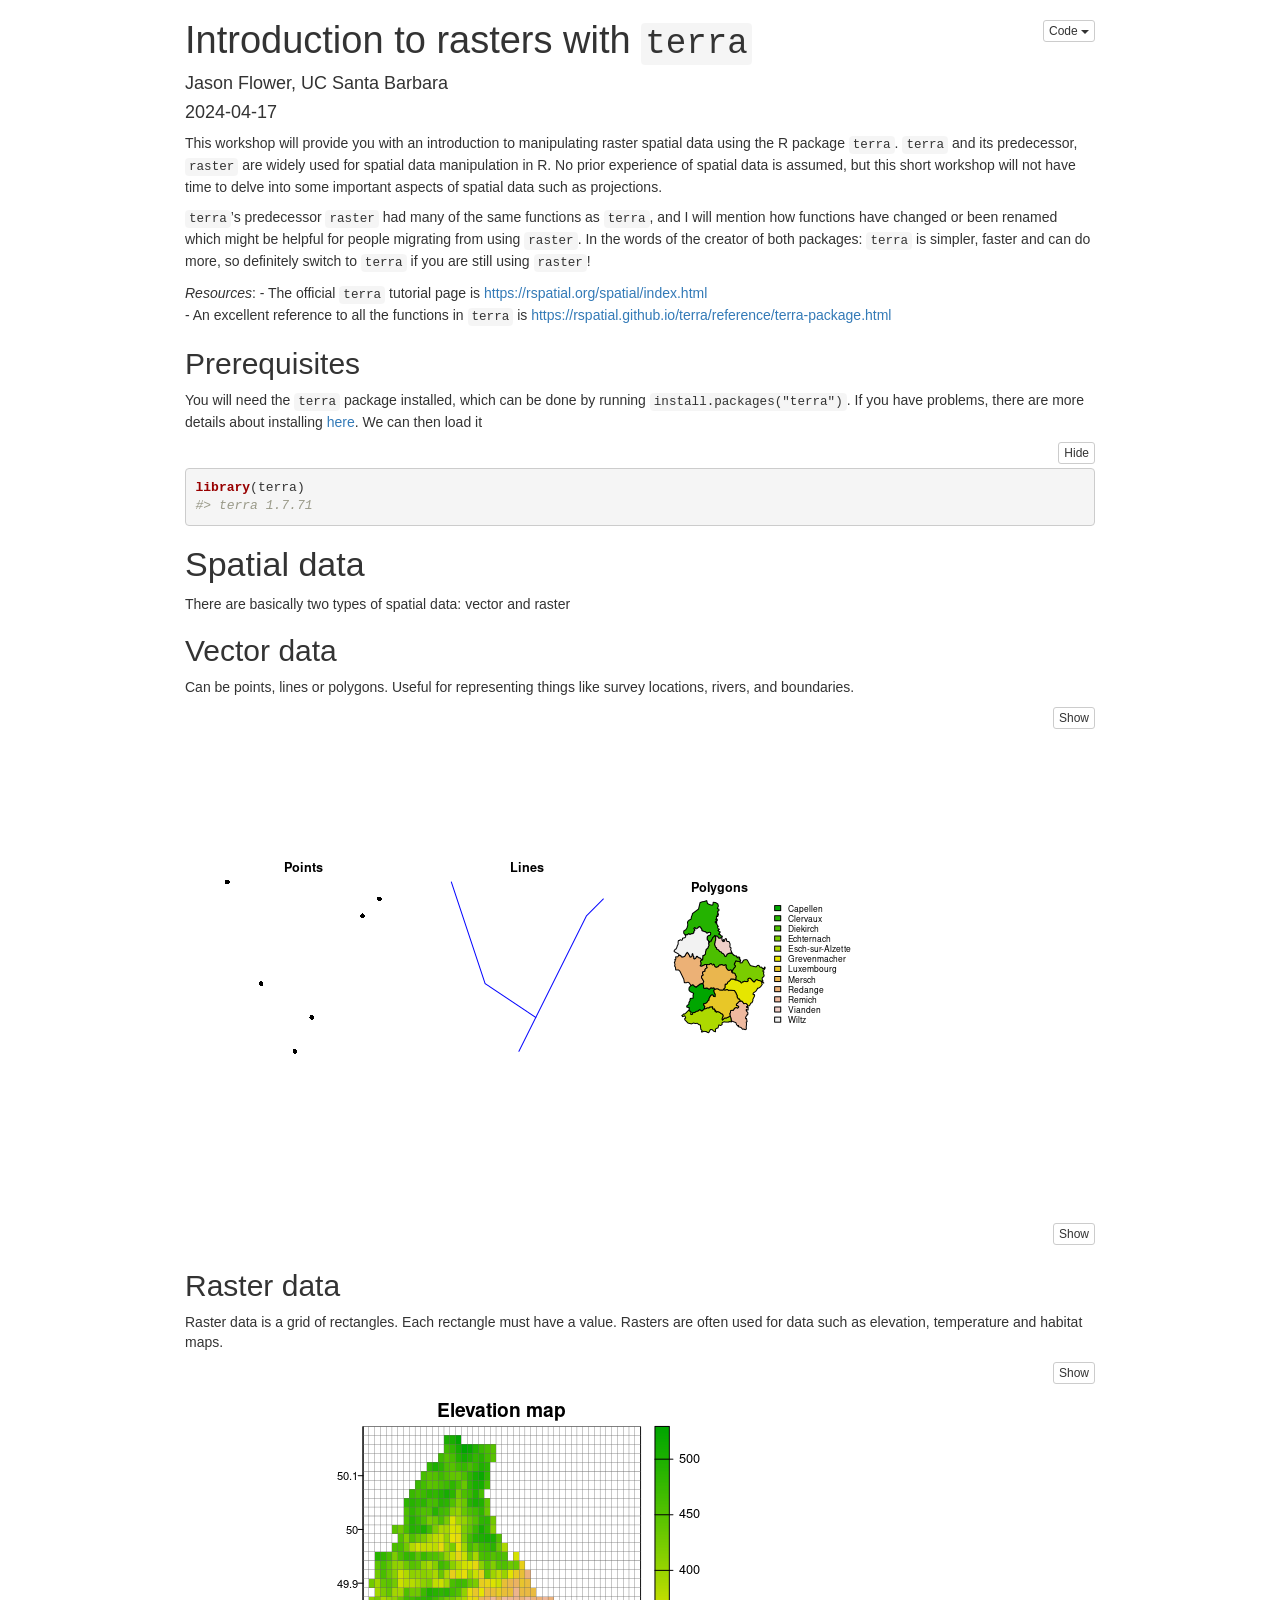
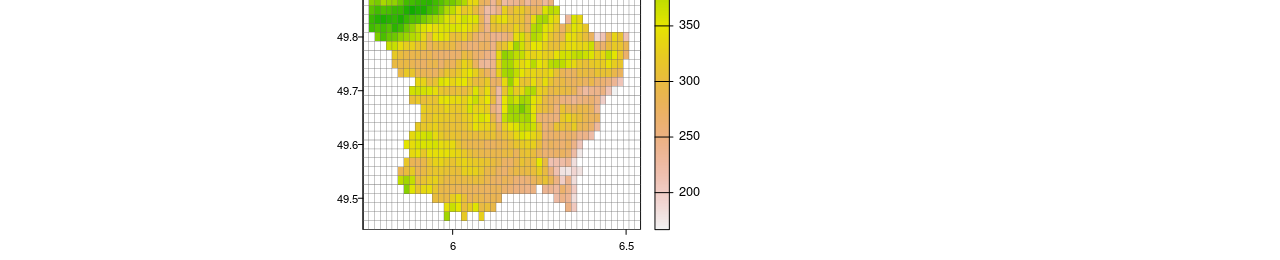
==== commit f6b5aba6: "adding markdown" ====
--- a/README.html
+++ b/README.html
@@ -495,7 +495,7 @@
 plot(pts, axes = F, main = &quot;Points&quot;)
 plot(lnes, col = &quot;blue&quot;, axes = F, main = &quot;Lines&quot;)
 plot(lux, &quot;NAME_2&quot;, col = terrain.colors(12), las = 1, axes = F, main = &quot;Polygons&quot;)</code></pre>
-<p><img src="[data-uri]" width="672" /></p>
+<p><img src="[data-uri]" /><!-- --></p>
 <pre class="r fold-hide"><code>
 par(mfrow = c(1,3))</code></pre>
 </div>
@@ -513,7 +513,7 @@
 ele |&gt;
   as.polygons(aggregate = FALSE, na.rm = FALSE) |&gt;
   lines(col = &quot;grey40&quot;, lwd = 0.2)</code></pre>
-<p><img src="[data-uri]" width="672" /></p>
+<p><img src="[data-uri]" /><!-- --></p>
 </div>
 </div>
 
